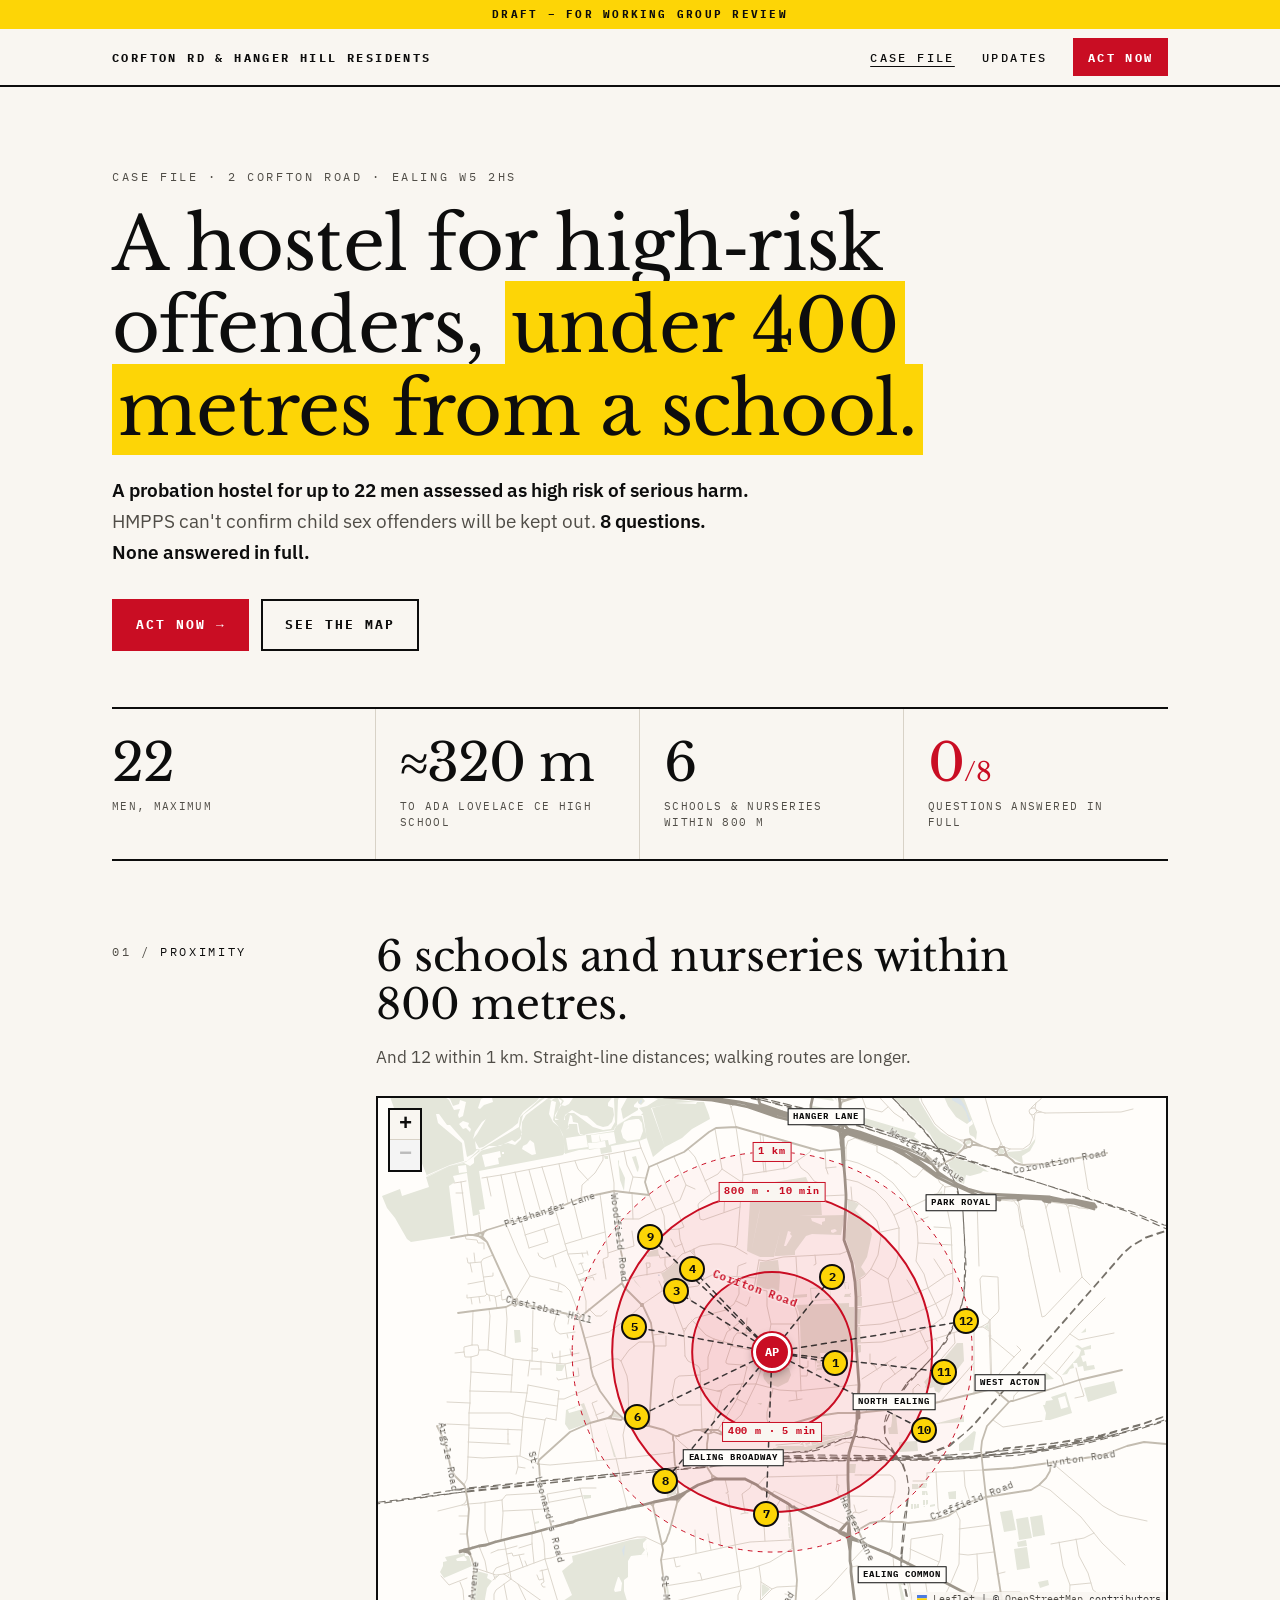
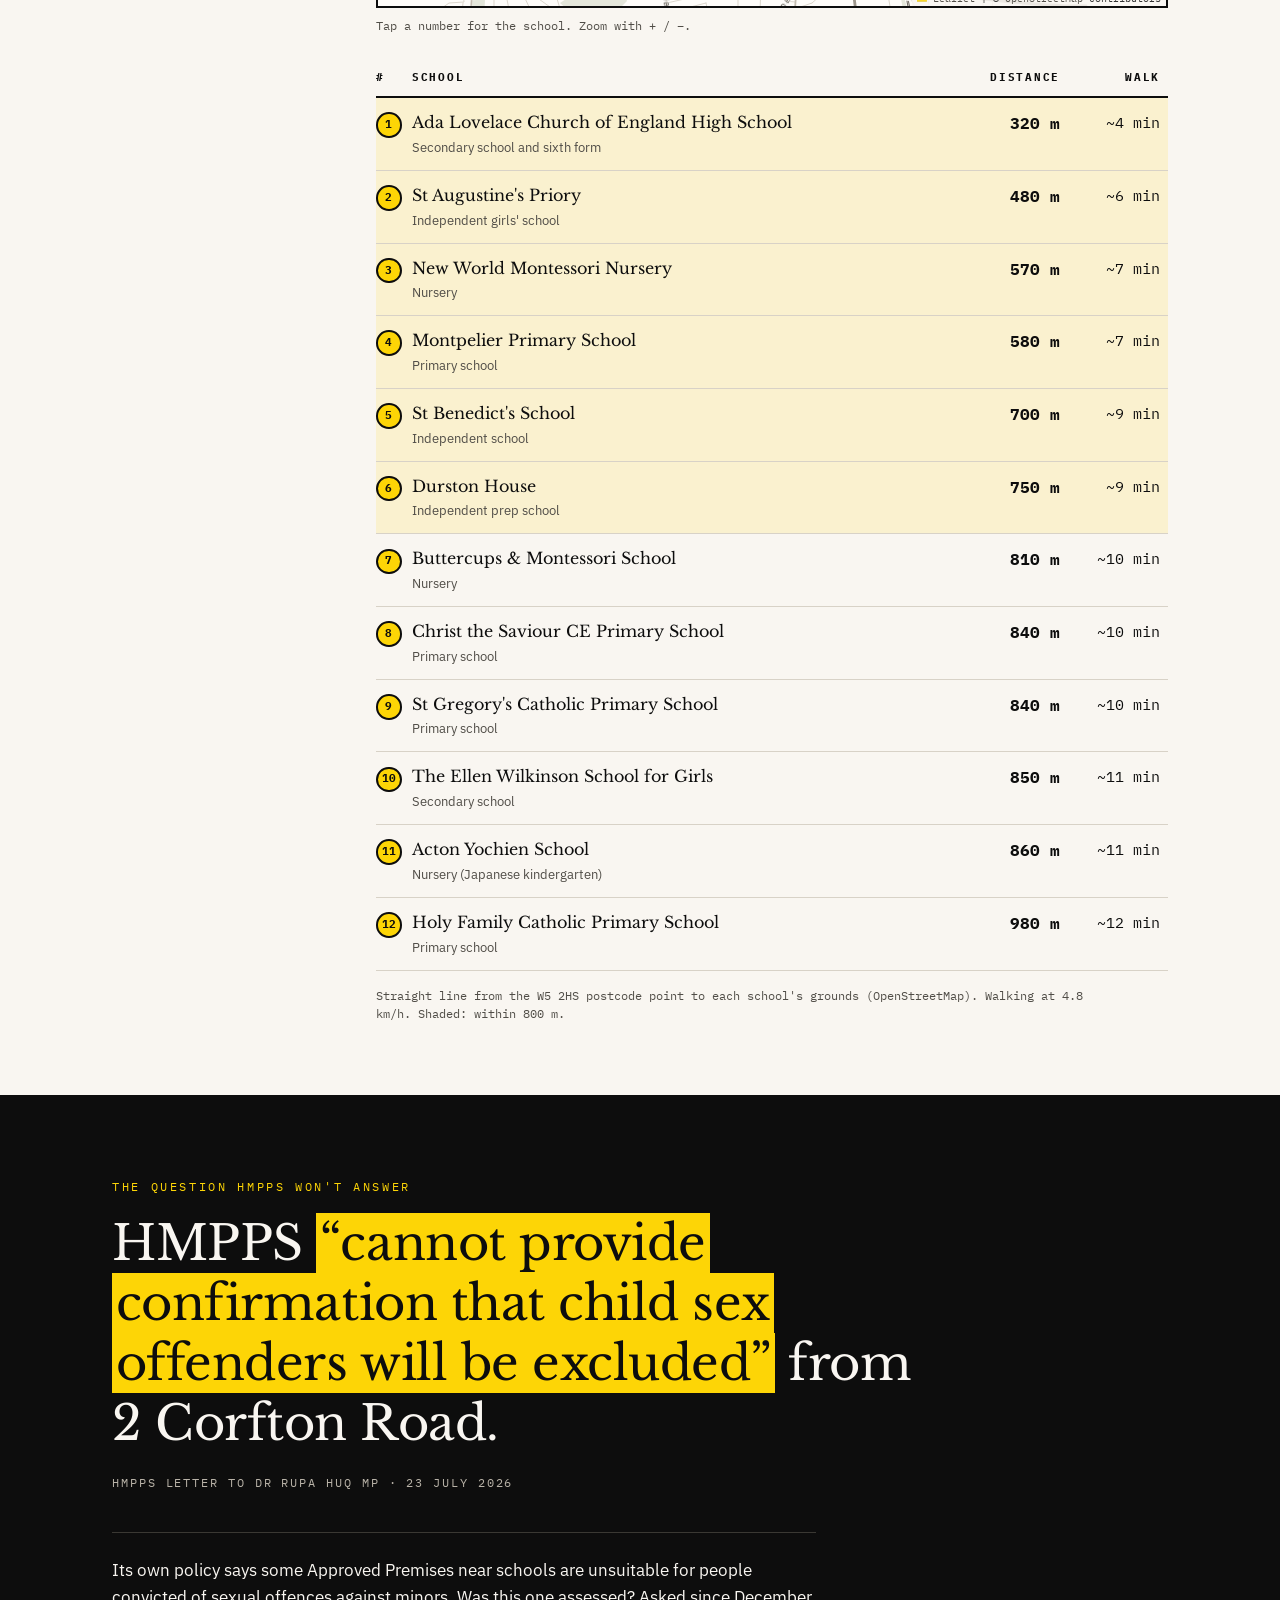
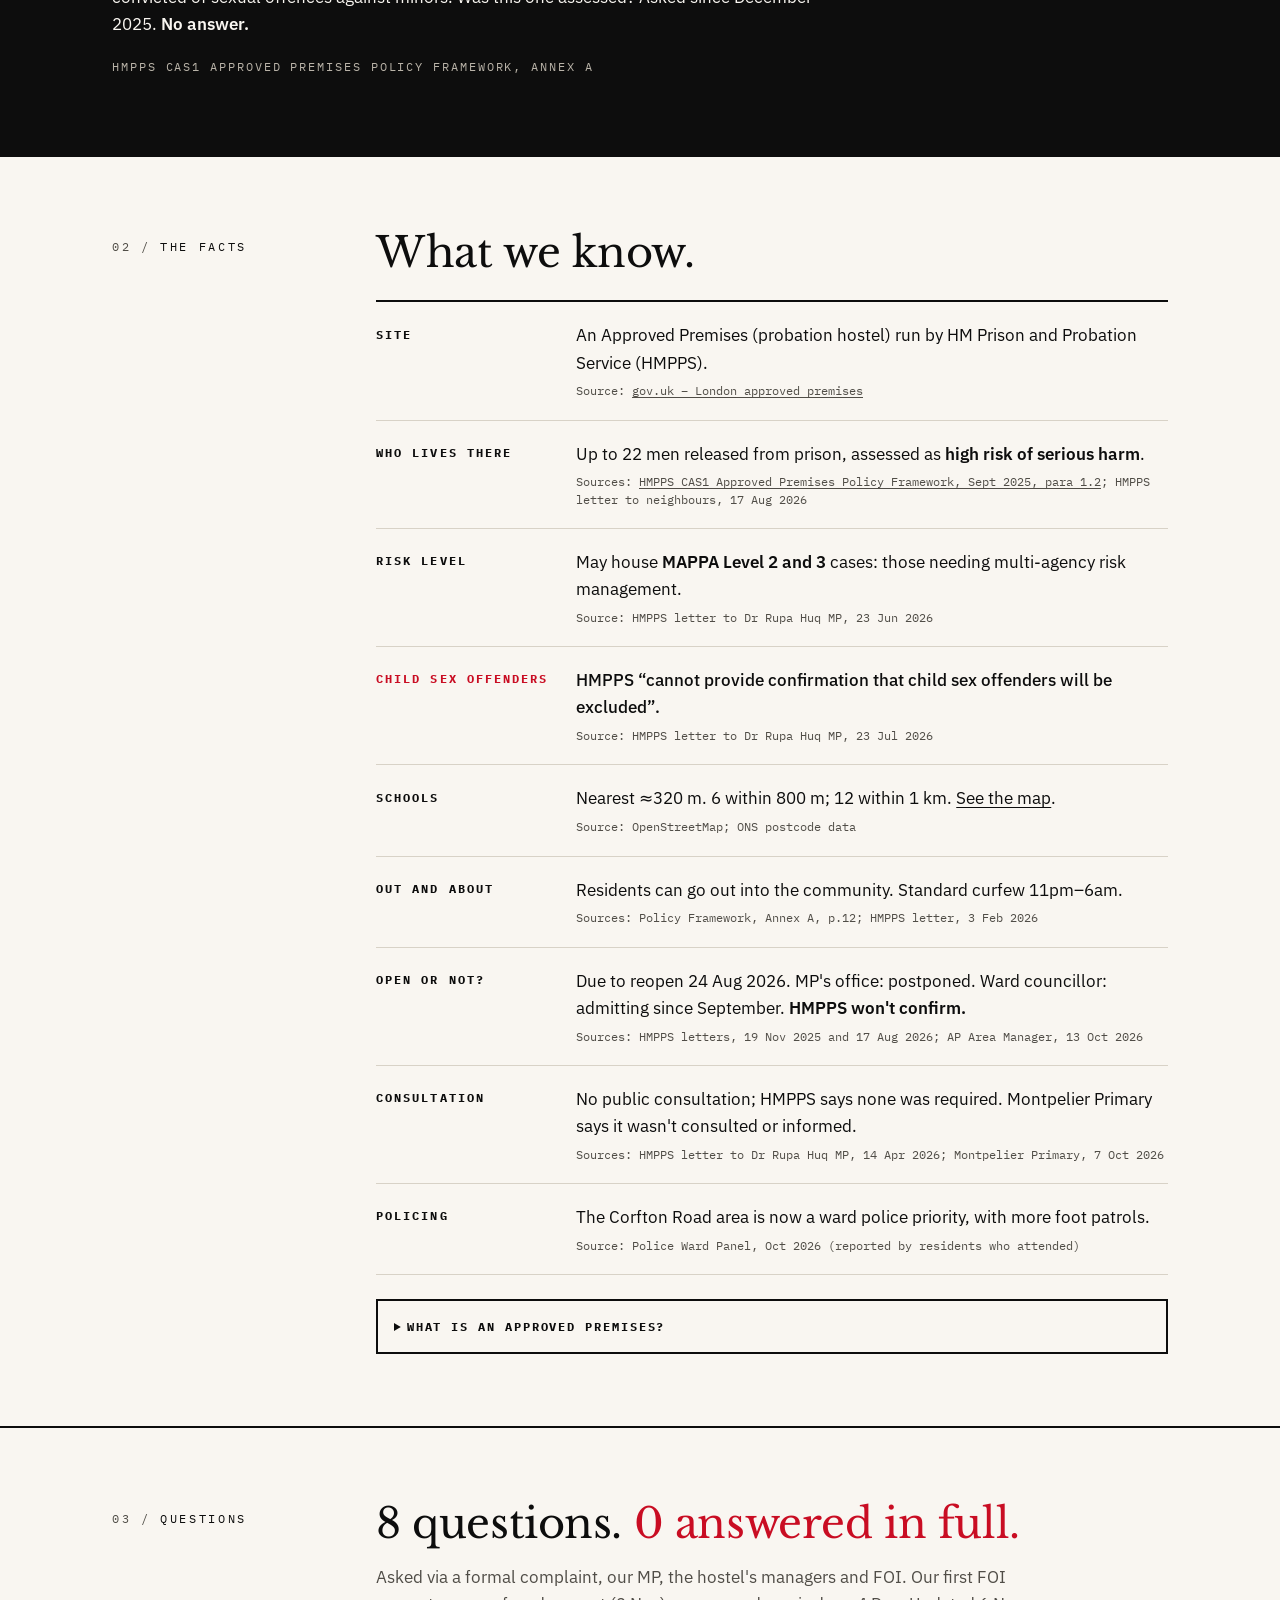
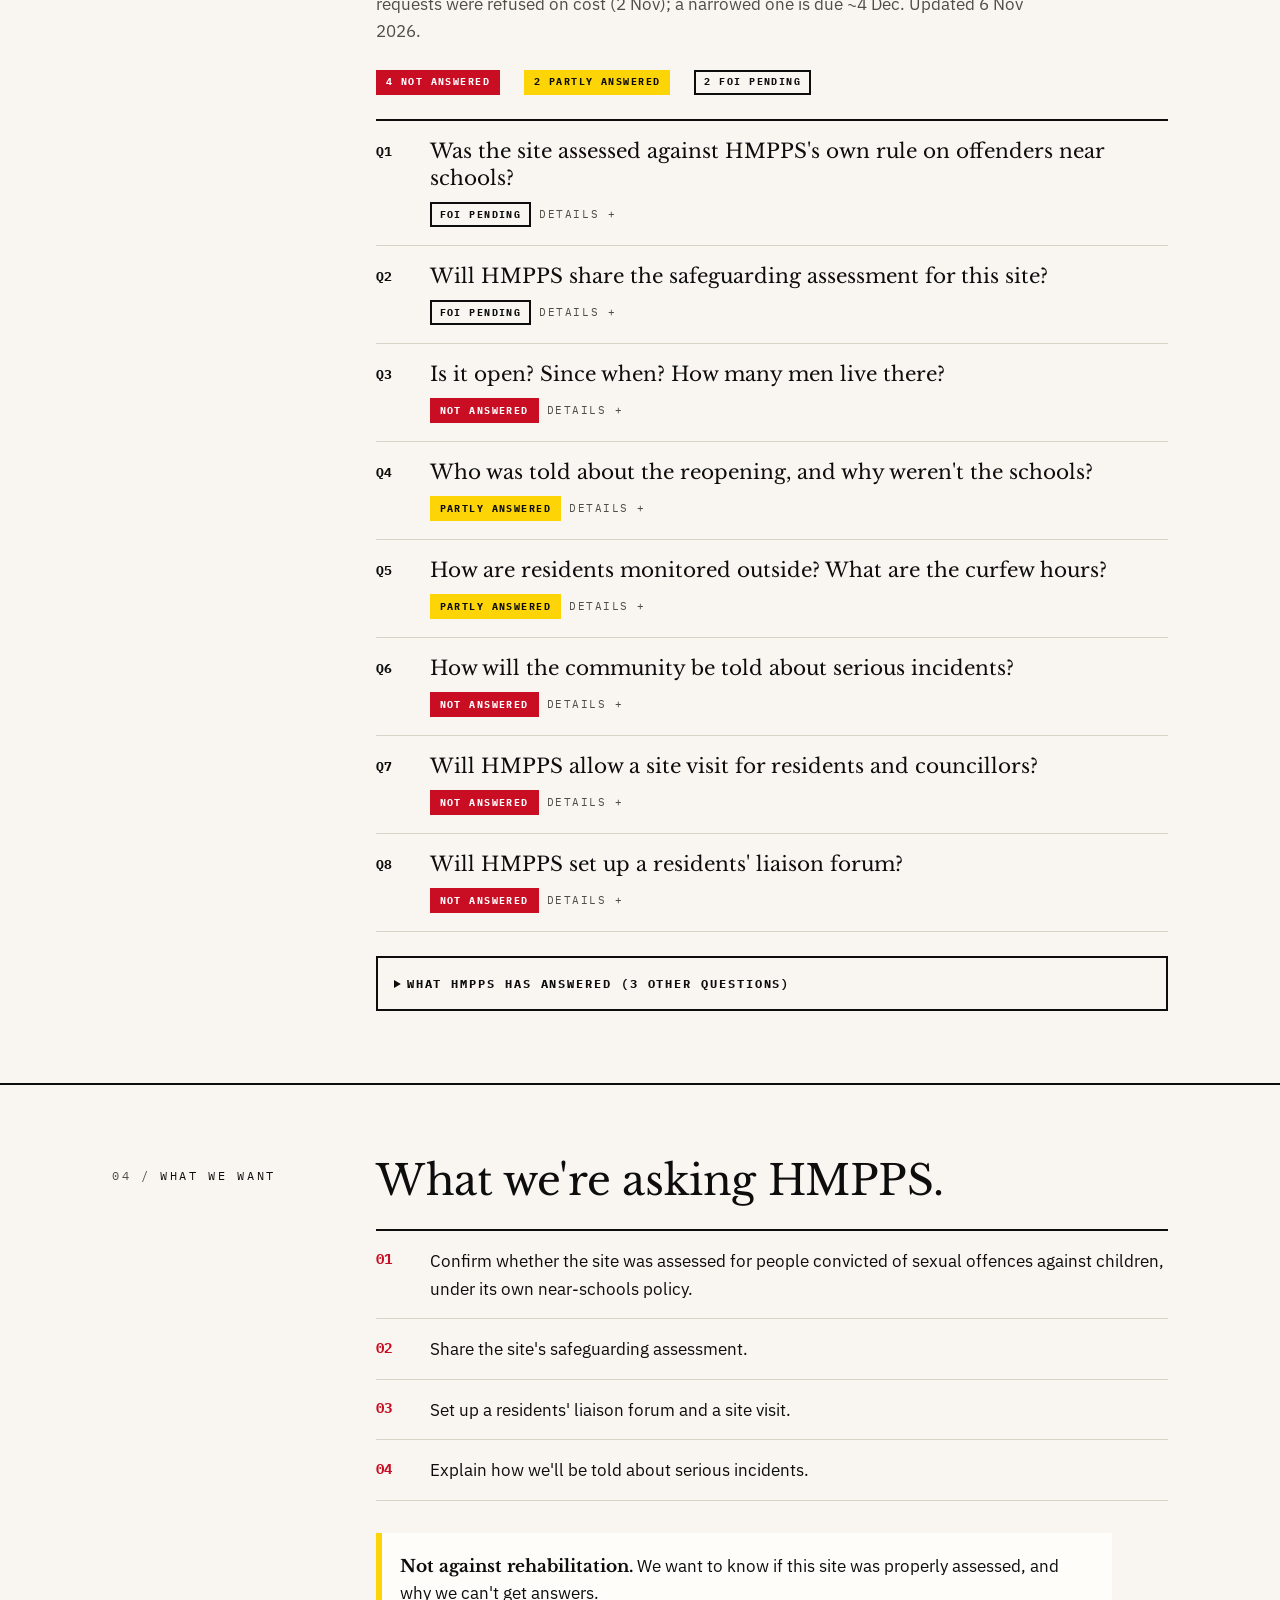
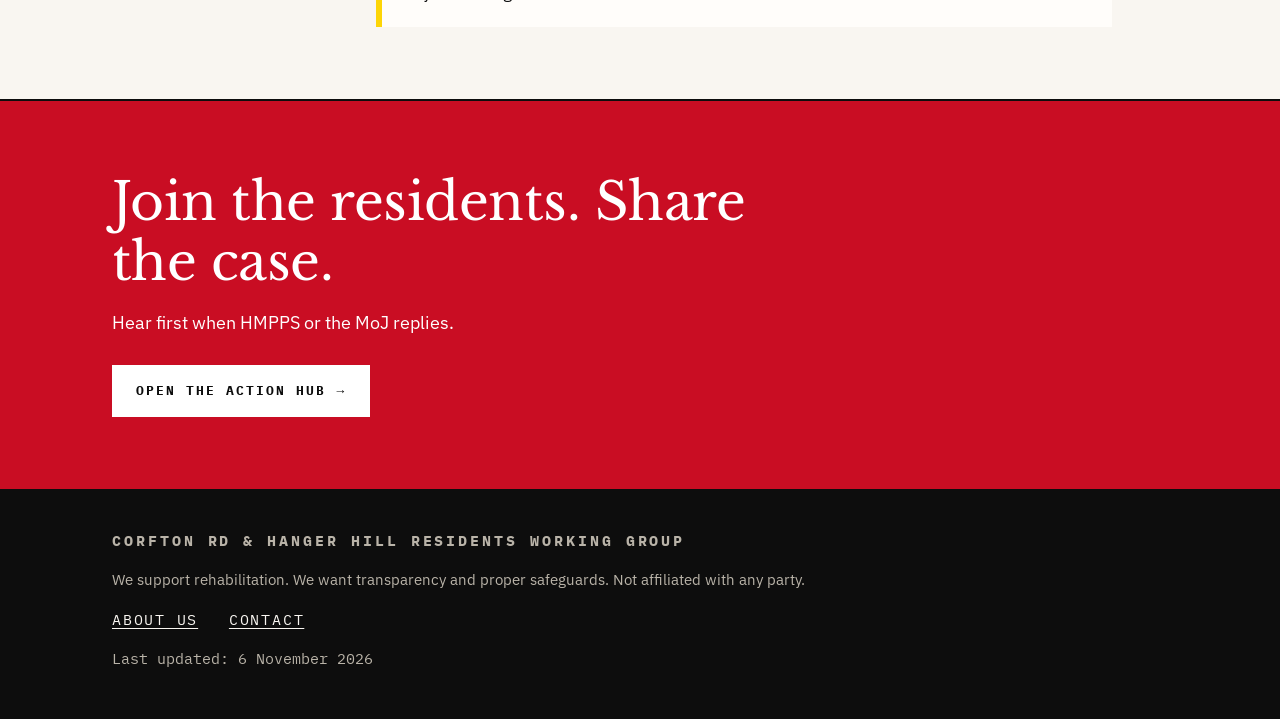
==== index.html @ 0e6c77af "Act now: WhatsApp group and sharing only; record FOI refusal; contact via WhatsApp - Remove MP, coun" ====
<!doctype html>
<html lang="en-GB">
<head>
  <meta charset="utf-8">
  <meta name="viewport" content="width=device-width, initial-scale=1">
  <meta name="color-scheme" content="light dark">
  <title>Case file: 2 Corfton Road – Hanger Hill Residents</title>
  <meta name="description" content="2 Corfton Road, Ealing W5, is a probation hostel for up to 22 men assessed as high risk of serious harm, under 400 metres from a school. HMPPS cannot confirm child sex offenders will be excluded.">
  <!-- The WhatsApp/social preview uses og:title. Keep it in step with the headline. -->
  <meta property="og:title" content="A hostel for high-risk offenders, under 400 metres from a school">
  <meta property="og:description" content="HMPPS cannot confirm child sex offenders will be excluded from 2 Corfton Road, Ealing W5. Residents have asked 8 questions. None has been answered in full.">
  <meta property="og:type" content="website">
  <meta property="og:url" content="https://2corftonroad.co.uk/">
  <link rel="stylesheet" href="vendor/leaflet/leaflet.css">
  <link rel="stylesheet" href="styles.css">
</head>
<body>
  <a class="skip" href="#main">Skip to content</a>

  <!-- DRAFT: remove once the working group has signed off the text. -->
  <p class="draft-banner">Draft – for working group review</p>

  <header class="site-header">
    <div class="wrap header-inner">
      <a class="brand" href="index.html"><span class="brand-long">Corfton Rd &amp; Hanger Hill Residents</span><span class="brand-short">Corfton Rd<br>Residents</span></a>
      <nav class="site-nav" aria-label="Site">
        <a href="index.html" aria-current="page">Case file</a>
        <a href="updates.html">Updates</a>
        <a class="nav-act" href="act.html">Act now</a>
      </nav>
    </div>
  </header>

  <main id="main">

    <!-- HERO -->
    <section class="hero">
      <div class="wrap">
        <p class="eyebrow">Case file · 2 Corfton Road · Ealing W5 2HS</p>
        <h1>A hostel for high&#8209;risk offenders, <mark>under 400 metres from a school.</mark></h1>
        <p class="lead"><strong>A probation hostel for up to 22 men assessed as high risk of serious harm.</strong> HMPPS can't confirm child sex offenders will be kept out. <strong><span data-count="total">8</span> questions. None answered in full.</strong></p>
        <div class="btn-row">
          <a class="btn btn-red" href="act.html">Act now →</a>
          <a class="btn" href="#map-section">See the map</a>
        </div>
      </div>
    </section>

    <!-- STATS -->
    <section aria-label="Key figures">
      <div class="wrap">
        <div class="stats">
          <div class="stat"><span class="stat-num">22</span><span class="stat-label">Men, maximum</span></div>
          <div class="stat"><span class="stat-num" data-stat="nearest-m">≈320 m</span><span class="stat-label">To Ada Lovelace CE High School</span></div>
          <div class="stat"><span class="stat-num" data-stat="within-800">6</span><span class="stat-label">Schools &amp; nurseries within 800 m</span></div>
          <div class="stat stat-alert"><span class="stat-num"><span data-count="answered">0</span><small>/<span data-count="total">8</span></small></span><span class="stat-label">Questions answered in full</span></div>
        </div>
      </div>
    </section>

    <!-- 01 PROXIMITY -->
    <section class="section" id="map-section" aria-labelledby="map-h">
      <div class="wrap section-grid">
        <p class="section-label"><span>01 /</span> Proximity</p>
        <div class="section-body">
          <h2 id="map-h"><span data-stat="within-800">6</span> schools and nurseries within 800 metres.</h2>
          <p class="intro">And <span data-stat="within-1000">12</span> within 1 km. Straight-line distances; walking routes are longer.</p>
          <div>
            <div class="map-frame">
              <div id="map" role="region" aria-label="Map of 2 Corfton Road and nearby schools"></div>
              <p class="map-fallback">Map loading… All schools are listed below.</p>
            </div>
            <p class="map-hint">Tap a number for the school. Zoom with + / −.</p>
          </div>
          <div class="table-scroll">
            <table class="schools">
              <thead>
                <tr><th scope="col">#</th><th scope="col">School</th><th scope="col" class="num">Distance</th><th scope="col" class="num">Walk</th></tr>
              </thead>
              <tbody id="school-rows">
                <noscript><tr><td colspan="4">Turn on JavaScript to see the list of schools.</td></tr></noscript>
              </tbody>
            </table>
          </div>
          <p class="method">Straight line from the W5 2HS postcode point to each school's grounds (OpenStreetMap). Walking at 4.8 km/h. Shaded: within 800 m.</p>
        </div>
      </div>
    </section>

    <!-- KEY QUOTE -->
    <section class="band quote-band" aria-labelledby="key-q">
      <div class="wrap">
        <p class="eyebrow" id="key-q">The question HMPPS won't answer</p>
        <blockquote>
          <p class="big-quote" style="margin-top:1rem">HMPPS <mark>“cannot provide confirmation that child sex offenders will be excluded”</mark> from 2 Corfton Road.</p>
          <p class="cite">HMPPS letter to Dr Rupa Huq MP · 23 July 2026</p>
        </blockquote>
        <p class="counter">Its own policy says some Approved Premises near schools are unsuitable for people convicted of sexual offences against minors. Was this one assessed? Asked since December 2025. <strong>No answer.</strong></p>
        <p class="cite">HMPPS CAS1 Approved Premises Policy Framework, Annex A</p>
      </div>
    </section>

    <!-- 02 FACTS -->
    <section class="section" id="facts" aria-labelledby="facts-h">
      <div class="wrap section-grid">
        <p class="section-label"><span>02 /</span> The facts</p>
        <div class="section-body">
          <h2 id="facts-h">What we know.</h2>
          <dl class="facts">
            <div class="fact">
              <dt>Site</dt>
              <dd>An Approved Premises (probation hostel) run by HM Prison and Probation Service (HMPPS).
                <span class="src">Source: <a href="https://www.gov.uk/guidance/london-approved-premises">gov.uk – London approved premises</a></span></dd>
            </div>
            <div class="fact">
              <dt>Who lives there</dt>
              <dd>Up to 22 men released from prison, assessed as <strong>high risk of serious harm</strong>.
                <span class="src">Sources: <a href="https://www.gov.uk/government/publications/community-accommodation-service-tier-1-cas1-approved-premises">HMPPS CAS1 Approved Premises Policy Framework, Sept 2025, para 1.2</a>; HMPPS letter to neighbours, 17 Aug 2026</span></dd>
            </div>
            <div class="fact">
              <dt>Risk level</dt>
              <dd>May house <strong>MAPPA Level 2 and 3</strong> cases: those needing multi-agency risk management.
                <span class="src">Source: HMPPS letter to Dr Rupa Huq MP, 23 Jun 2026</span></dd>
            </div>
            <div class="fact fact-key">
              <dt>Child sex offenders</dt>
              <dd>HMPPS “cannot provide confirmation that child sex offenders will be excluded”.
                <span class="src">Source: HMPPS letter to Dr Rupa Huq MP, 23 Jul 2026</span></dd>
            </div>
            <div class="fact">
              <dt>Schools</dt>
              <dd>Nearest <span data-stat="nearest-m">≈320 m</span>. <span data-stat="within-800">6</span> within 800 m; <span data-stat="within-1000">12</span> within 1 km. <a href="#map-section">See the map</a>.
                <span class="src">Source: OpenStreetMap; ONS postcode data</span></dd>
            </div>
            <div class="fact">
              <dt>Out and about</dt>
              <dd>Residents can go out into the community. Standard curfew 11pm–6am.
                <span class="src">Sources: Policy Framework, Annex A, p.12; HMPPS letter, 3 Feb 2026</span></dd>
            </div>
            <div class="fact">
              <dt>Open or not?</dt>
              <dd>Due to reopen 24 Aug 2026. MP's office: postponed. Ward councillor: admitting since September. <strong>HMPPS won't confirm.</strong>
                <span class="src">Sources: HMPPS letters, 19 Nov 2025 and 17 Aug 2026; AP Area Manager, 13 Oct 2026</span></dd>
            </div>
            <div class="fact">
              <dt>Consultation</dt>
              <dd>No public consultation; HMPPS says none was required. Montpelier Primary says it wasn't consulted or informed.
                <span class="src">Sources: HMPPS letter to Dr Rupa Huq MP, 14 Apr 2026; Montpelier Primary, 7 Oct 2026</span></dd>
            </div>
            <div class="fact">
              <dt>Policing</dt>
              <dd>The Corfton Road area is now a ward police priority, with more foot patrols.
                <span class="src">Source: Police Ward Panel, Oct 2026 (reported by residents who attended)</span></dd>
            </div>
          </dl>
          <details class="answered-list">
            <summary>What is an Approved Premises?</summary>
            <div class="prose" style="padding:0 1rem 1rem">
              <p>Temporary housing for people leaving prison who need close supervision. Over 100 in England and Wales. Rules include a curfew, 24-hour staff, CCTV, drug tests and room searches; breaking them can mean a return to prison.</p>
              <p>Our concern isn't that they exist. It's whether <strong>this site</strong>, this close to schools, was properly assessed.</p>
            </div>
          </details>
        </div>
      </div>
    </section>

    <!-- 03 QUESTIONS -->
    <section class="section" id="questions" aria-labelledby="q-h">
      <div class="wrap section-grid">
        <p class="section-label"><span>03 /</span> Questions</p>
        <div class="section-body">
          <h2 id="q-h"><span data-count="total">8</span> questions. <span style="color:var(--alarm)"><span data-count="answered">0</span> answered in full.</span></h2>
          <p class="intro">Asked via a formal complaint, our MP, the hostel's managers and FOI. Our first FOI requests were refused on cost (2 Nov); a narrowed one is due ~4 Dec. Updated <time datetime="2026-11-06">6 Nov 2026</time>.</p>
          <p class="q-score" aria-label="Summary">
            <span class="badge unanswered"><span data-status-count="unanswered">4</span> not answered</span>
            <span class="badge partly"><span data-status-count="partly">2</span> partly answered</span>
            <span class="badge referred"><span data-status-count="referred">2</span> FOI pending</span>
          </p>

          <ol class="questions" id="question-list">
            <li class="q" data-status="referred">
              <details>
                <summary><span class="q-num">Q1</span><span class="q-title">Was the site assessed against HMPPS's own rule on offenders near schools?</span><span class="q-meta"><span class="badge referred">FOI pending</span><span class="q-more">Details</span></span></summary>
                <div class="q-body">
                  <p class="full">Has 2 Corfton Road been assessed against HMPPS's own rule that some APs near schools are unsuitable for people convicted of sexual offences against children? Was it reassessed after Ada Lovelace CE High School moved to its nearby permanent site in September 2020?</p>
                  <dl>
                    <dt>Asked</dt><dd>Formal complaint (Dec 2025); via MP (Jun 2026); to AP management (Oct 2026); FOI (Oct 2026)</dd>
                    <dt>Response so far</dt><dd>HMPPS quoted the policy (23 Jun 2026) but said it "cannot provide confirmation that child sex offenders will be excluded" (23 Jul 2026). AP management said this falls outside its operational role and referred us to HMPPS and Freedom of Information requests (13 Oct 2026). FOI refused on cost (2 Nov 2026); narrowed request sent 6 Nov.</dd>
                  </dl>
                </div>
              </details>
            </li>
            <li class="q" data-status="referred">
              <details>
                <summary><span class="q-num">Q2</span><span class="q-title">Will HMPPS share the safeguarding assessment for this site?</span><span class="q-meta"><span class="badge referred">FOI pending</span><span class="q-more">Details</span></span></summary>
                <div class="q-body">
                  <p class="full">Please share the site-specific safeguarding / "local factors" assessment.</p>
                  <dl>
                    <dt>Asked</dt><dd>Complaint (Dec 2025); AP management (Oct 2026); FOI (Oct 2026)</dd>
                    <dt>Response so far</dt><dd>General policy only. AP management said this falls outside its operational role and referred us to HMPPS and Freedom of Information requests. FOI refused on cost (2 Nov 2026); narrowed request sent 6 Nov.</dd>
                  </dl>
                </div>
              </details>
            </li>
            <li class="q" data-status="unanswered">
              <details>
                <summary><span class="q-num">Q3</span><span class="q-title">Is it open? Since when? How many men live there?</span><span class="q-meta"><span class="badge unanswered">Not answered</span><span class="q-more">Details</span></span></summary>
                <div class="q-body">
                  <p class="full">Is the AP open, since when, and how many residents?</p>
                  <dl>
                    <dt>Asked</dt><dd>AP management (Oct 2026); FOI (Oct 2026)</dd>
                    <dt>Response so far</dt><dd>Conflicting information: "unoccupied" (Feb 2026), opening 24 Aug (Aug 2026), "postponed" (MP's office, 1 Oct), "admitting since September" (councillor, 7 Oct). AP management declined to give occupancy or dates. FOI refused on cost (2 Nov 2026).</dd>
                  </dl>
                </div>
              </details>
            </li>
            <li class="q" data-status="partly">
              <details>
                <summary><span class="q-num">Q4</span><span class="q-title">Who was told about the reopening, and why weren't the schools?</span><span class="q-meta"><span class="badge partly">Partly answered</span><span class="q-more">Details</span></span></summary>
                <div class="q-body">
                  <p class="full">Who was notified about the reopening, and when? Why weren't local schools informed? Was a community impact assessment done?</p>
                  <dl>
                    <dt>Asked</dt><dd>AP management (Oct 2026); FOI (Oct 2026)</dd>
                    <dt>Response so far</dt><dd>HMPPS says letters went to "neighbours", the MP, councillors and the Police Borough Commander. Schools not mentioned; Montpelier Primary confirmed in writing it was not consulted or informed.</dd>
                  </dl>
                </div>
              </details>
            </li>
            <li class="q" data-status="partly">
              <details>
                <summary><span class="q-num">Q5</span><span class="q-title">How are residents monitored outside? What are the curfew hours?</span><span class="q-meta"><span class="badge partly">Partly answered</span><span class="q-more">Details</span></span></summary>
                <div class="q-body">
                  <p class="full">How are residents' movements monitored outside the AP? Are exclusion zones around schools considered? What are the curfew hours (HMPPS has said both "11pm–6am" and "usually 12 hours")?</p>
                  <dl>
                    <dt>Asked</dt><dd>Complaint (Dec 2025); AP management (Oct 2026)</dd>
                    <dt>Response so far</dt><dd>General answer only: curfews, exclusion zones and electronic monitoring in some cases, with no detail. Curfew contradiction not clarified.</dd>
                  </dl>
                </div>
              </details>
            </li>
            <li class="q" data-status="unanswered">
              <details>
                <summary><span class="q-num">Q6</span><span class="q-title">How will the community be told about serious incidents?</span><span class="q-meta"><span class="badge unanswered">Not answered</span><span class="q-more">Details</span></span></summary>
                <div class="q-body">
                  <p class="full">How will the community be told about serious incidents or licence breaches? Were there incidents when the AP was last open?</p>
                  <dl>
                    <dt>Asked</dt><dd>Complaint (Dec 2025); AP management (Oct 2026); FOI (Oct 2026)</dd>
                    <dt>Response so far</dt><dd>No community notification protocol given. FOI on past incidents refused on cost (2 Nov 2026).</dd>
                  </dl>
                </div>
              </details>
            </li>
            <li class="q" data-status="unanswered">
              <details>
                <summary><span class="q-num">Q7</span><span class="q-title">Will HMPPS allow a site visit for residents and councillors?</span><span class="q-meta"><span class="badge unanswered">Not answered</span><span class="q-more">Details</span></span></summary>
                <div class="q-body">
                  <p class="full">Will HMPPS arrange a site visit for resident representatives and councillors?</p>
                  <dl>
                    <dt>Asked</dt><dd>Via MP (2026); AP management (Oct 2026)</dd>
                    <dt>Response so far</dt><dd>HMPPS offered the MP a visit once the premises are back in operation; residents' request not addressed.</dd>
                  </dl>
                </div>
              </details>
            </li>
            <li class="q" data-status="unanswered">
              <details>
                <summary><span class="q-num">Q8</span><span class="q-title">Will HMPPS set up a residents' liaison forum?</span><span class="q-meta"><span class="badge unanswered">Not answered</span><span class="q-more">Details</span></span></summary>
                <div class="q-body">
                  <p class="full">Will HMPPS set up a residents' liaison forum?</p>
                  <dl>
                    <dt>Asked</dt><dd>Complaint (Dec 2025); via MP (Jun 2026); AP management (Oct 2026)</dd>
                    <dt>Response so far</dt><dd>"Once the premises are fully operational" (Jun/Jul 2026); not addressed (Oct 2026).</dd>
                  </dl>
                </div>
              </details>
            </li>
          </ol>

          <details class="answered-list">
            <summary>What HMPPS has answered (3 other questions)</summary>
            <ul>
              <li><strong>Consultation:</strong> not legally required, as the site keeps its existing use (14 Apr 2026).</li>
              <li><strong>Staffing:</strong> at least 2 staff 24/7, more on weekdays (3 Feb 2026).</li>
              <li><strong>Risk level:</strong> may house MAPPA Level 2 and 3 cases (23 Jun 2026).</li>
            </ul>
          </details>
        </div>
      </div>
    </section>

    <!-- 04 ASKS -->
    <section class="section" id="asks" aria-labelledby="asks-h">
      <div class="wrap section-grid">
        <p class="section-label"><span>04 /</span> What we want</p>
        <div class="section-body">
          <h2 id="asks-h">What we're asking HMPPS.</h2>
          <ol class="asks">
            <li>Confirm whether the site was assessed for people convicted of sexual offences against children, under its own near-schools policy.</li>
            <li>Share the site's safeguarding assessment.</li>
            <li>Set up a residents' liaison forum and a site visit.</li>
            <li>Explain how we'll be told about serious incidents.</li>
          </ol>
          <p class="principle"><strong>Not against rehabilitation.</strong> We want to know if this site was properly assessed, and why we can't get answers.</p>
        </div>
      </div>
    </section>

    <!-- CTA -->
    <section class="cta-band" aria-labelledby="cta-h">
      <div class="wrap">
        <h2 id="cta-h">Join the residents. Share the case.</h2>
        <p>Hear first when HMPPS or the MoJ replies.</p>
        <a class="btn" href="act.html">Open the action hub →</a>
      </div>
    </section>

  </main>

  <footer class="site-footer">
    <div class="wrap footer-inner">
      <p class="footer-brand">Corfton Rd &amp; Hanger Hill Residents Working Group</p>
      <p>We support rehabilitation. We want transparency and proper safeguards. Not affiliated with any party.</p>
      <p class="footer-links"><a href="about.html">About us</a> <a href="about.html#contact">Contact</a></p>
      <p class="footer-meta">Last updated: <time datetime="2026-11-06">6 November 2026</time></p>
    </div>
  </footer>

  <script>
    // Keep the question counts in step with the tracker's data-status values.
    (function () {
      var qs = document.querySelectorAll('#question-list .q');
      var counts = { answered: 0, partly: 0, unanswered: 0, referred: 0 };
      qs.forEach(function (q) { counts[q.dataset.status]++; });
      document.querySelectorAll('[data-count="total"]').forEach(function (el) { el.textContent = qs.length; });
      document.querySelectorAll('[data-count="answered"]').forEach(function (el) { el.textContent = counts.answered; });
      Object.keys(counts).forEach(function (k) {
        document.querySelectorAll('[data-status-count="' + k + '"]').forEach(function (el) { el.textContent = counts[k]; });
      });
    })();
  </script>
  <script src="vendor/leaflet/leaflet.js"></script>
  <script src="basemap.js"></script>
  <script src="map.js"></script>
</body>
</html>
---- vendor/leaflet/leaflet.css ----
/* required styles */

.leaflet-pane,
.leaflet-tile,
.leaflet-marker-icon,
.leaflet-marker-shadow,
.leaflet-tile-container,
.leaflet-pane > svg,
.leaflet-pane > canvas,
.leaflet-zoom-box,
.leaflet-image-layer,
.leaflet-layer {
	position: absolute;
	left: 0;
	top: 0;
	}
.leaflet-container {
	overflow: hidden;
	}
.leaflet-tile,
.leaflet-marker-icon,
.leaflet-marker-shadow {
	-webkit-user-select: none;
	   -moz-user-select: none;
	        user-select: none;
	  -webkit-user-drag: none;
	}
/* Prevents IE11 from highlighting tiles in blue */
.leaflet-tile::selection {
	background: transparent;
}
/* Safari renders non-retina tile on retina better with this, but Chrome is worse */
.leaflet-safari .leaflet-tile {
	image-rendering: -webkit-optimize-contrast;
	}
/* hack that prevents hw layers "stretching" when loading new tiles */
.leaflet-safari .leaflet-tile-container {
	width: 1600px;
	height: 1600px;
	-webkit-transform-origin: 0 0;
	}
.leaflet-marker-icon,
.leaflet-marker-shadow {
	display: block;
	}
/* .leaflet-container svg: reset svg max-width decleration shipped in Joomla! (joomla.org) 3.x */
/* .leaflet-container img: map is broken in FF if you have max-width: 100% on tiles */
.leaflet-container .leaflet-overlay-pane svg {
	max-width: none !important;
	max-height: none !important;
	}
.leaflet-container .leaflet-marker-pane img,
.leaflet-container .leaflet-shadow-pane img,
.leaflet-container .leaflet-tile-pane img,
.leaflet-container img.leaflet-image-layer,
.leaflet-container .leaflet-tile {
	max-width: none !important;
	max-height: none !important;
	width: auto;
	padding: 0;
	}

.leaflet-container img.leaflet-tile {
	/* See: https://bugs.chromium.org/p/chromium/issues/detail?id=600120 */
	mix-blend-mode: plus-lighter;
}

.leaflet-container.leaflet-touch-zoom {
	-ms-touch-action: pan-x pan-y;
	touch-action: pan-x pan-y;
	}
.leaflet-container.leaflet-touch-drag {
	-ms-touch-action: pinch-zoom;
	/* Fallback for FF which doesn't support pinch-zoom */
	touch-action: none;
	touch-action: pinch-zoom;
}
.leaflet-container.leaflet-touch-drag.leaflet-touch-zoom {
	-ms-touch-action: none;
	touch-action: none;
}
.leaflet-container {
	-webkit-tap-highlight-color: transparent;
}
.leaflet-container a {
	-webkit-tap-highlight-color: rgba(51, 181, 229, 0.4);
}
.leaflet-tile {
	filter: inherit;
	visibility: hidden;
	}
.leaflet-tile-loaded {
	visibility: inherit;
	}
.leaflet-zoom-box {
	width: 0;
	height: 0;
	-moz-box-sizing: border-box;
	     box-sizing: border-box;
	z-index: 800;
	}
/* workaround for https://bugzilla.mozilla.org/show_bug.cgi?id=888319 */
.leaflet-overlay-pane svg {
	-moz-user-select: none;
	}

.leaflet-pane         { z-index: 400; }

.leaflet-tile-pane    { z-index: 200; }
.leaflet-overlay-pane { z-index: 400; }
.leaflet-shadow-pane  { z-index: 500; }
.leaflet-marker-pane  { z-index: 600; }
.leaflet-tooltip-pane   { z-index: 650; }
.leaflet-popup-pane   { z-index: 700; }

.leaflet-map-pane canvas { z-index: 100; }
.leaflet-map-pane svg    { z-index: 200; }

.leaflet-vml-shape {
	width: 1px;
	height: 1px;
	}
.lvml {
	behavior: url(#default#VML);
	display: inline-block;
	position: absolute;
	}


/* control positioning */

.leaflet-control {
	position: relative;
	z-index: 800;
	pointer-events: visiblePainted; /* IE 9-10 doesn't have auto */
	pointer-events: auto;
	}
.leaflet-top,
.leaflet-bottom {
	position: absolute;
	z-index: 1000;
	pointer-events: none;
	}
.leaflet-top {
	top: 0;
	}
.leaflet-right {
	right: 0;
	}
.leaflet-bottom {
	bottom: 0;
	}
.leaflet-left {
	left: 0;
	}
.leaflet-control {
	float: left;
	clear: both;
	}
.leaflet-right .leaflet-control {
	float: right;
	}
.leaflet-top .leaflet-control {
	margin-top: 10px;
	}
.leaflet-bottom .leaflet-control {
	margin-bottom: 10px;
	}
.leaflet-left .leaflet-control {
	margin-left: 10px;
	}
.leaflet-right .leaflet-control {
	margin-right: 10px;
	}


/* zoom and fade animations */

.leaflet-fade-anim .leaflet-popup {
	opacity: 0;
	-webkit-transition: opacity 0.2s linear;
	   -moz-transition: opacity 0.2s linear;
	        transition: opacity 0.2s linear;
	}
.leaflet-fade-anim .leaflet-map-pane .leaflet-popup {
	opacity: 1;
	}
.leaflet-zoom-animated {
	-webkit-transform-origin: 0 0;
	    -ms-transform-origin: 0 0;
	        transform-origin: 0 0;
	}
svg.leaflet-zoom-animated {
	will-change: transform;
}

.leaflet-zoom-anim .leaflet-zoom-animated {
	-webkit-transition: -webkit-transform 0.25s cubic-bezier(0,0,0.25,1);
	   -moz-transition:    -moz-transform 0.25s cubic-bezier(0,0,0.25,1);
	        transition:         transform 0.25s cubic-bezier(0,0,0.25,1);
	}
.leaflet-zoom-anim .leaflet-tile,
.leaflet-pan-anim .leaflet-tile {
	-webkit-transition: none;
	   -moz-transition: none;
	        transition: none;
	}

.leaflet-zoom-anim .leaflet-zoom-hide {
	visibility: hidden;
	}


/* cursors */

.leaflet-interactive {
	cursor: pointer;
	}
.leaflet-grab {
	cursor: -webkit-grab;
	cursor:    -moz-grab;
	cursor:         grab;
	}
.leaflet-crosshair,
.leaflet-crosshair .leaflet-interactive {
	cursor: crosshair;
	}
.leaflet-popup-pane,
.leaflet-control {
	cursor: auto;
	}
.leaflet-dragging .leaflet-grab,
.leaflet-dragging .leaflet-grab .leaflet-interactive,
.leaflet-dragging .leaflet-marker-draggable {
	cursor: move;
	cursor: -webkit-grabbing;
	cursor:    -moz-grabbing;
	cursor:         grabbing;
	}

/* marker & overlays interactivity */
.leaflet-marker-icon,
.leaflet-marker-shadow,
.leaflet-image-layer,
.leaflet-pane > svg path,
.leaflet-tile-container {
	pointer-events: none;
	}

.leaflet-marker-icon.leaflet-interactive,
.leaflet-image-layer.leaflet-interactive,
.leaflet-pane > svg path.leaflet-interactive,
svg.leaflet-image-layer.leaflet-interactive path {
	pointer-events: visiblePainted; /* IE 9-10 doesn't have auto */
	pointer-events: auto;
	}

/* visual tweaks */

.leaflet-container {
	background: #ddd;
	outline-offset: 1px;
	}
.leaflet-container a {
	color: #0078A8;
	}
.leaflet-zoom-box {
	border: 2px dotted #38f;
	background: rgba(255,255,255,0.5);
	}


/* general typography */
.leaflet-container {
	font-family: "Helvetica Neue", Arial, Helvetica, sans-serif;
	font-size: 12px;
	font-size: 0.75rem;
	line-height: 1.5;
	}


/* general toolbar styles */

.leaflet-bar {
	box-shadow: 0 1px 5px rgba(0,0,0,0.65);
	border-radius: 4px;
	}
.leaflet-bar a {
	background-color: #fff;
	border-bottom: 1px solid #ccc;
	width: 26px;
	height: 26px;
	line-height: 26px;
	display: block;
	text-align: center;
	text-decoration: none;
	color: black;
	}
.leaflet-bar a,
.leaflet-control-layers-toggle {
	background-position: 50% 50%;
	background-repeat: no-repeat;
	display: block;
	}
.leaflet-bar a:hover,
.leaflet-bar a:focus {
	background-color: #f4f4f4;
	}
.leaflet-bar a:first-child {
	border-top-left-radius: 4px;
	border-top-right-radius: 4px;
	}
.leaflet-bar a:last-child {
	border-bottom-left-radius: 4px;
	border-bottom-right-radius: 4px;
	border-bottom: none;
	}
.leaflet-bar a.leaflet-disabled {
	cursor: default;
	background-color: #f4f4f4;
	color: #bbb;
	}

.leaflet-touch .leaflet-bar a {
	width: 30px;
	height: 30px;
	line-height: 30px;
	}
.leaflet-touch .leaflet-bar a:first-child {
	border-top-left-radius: 2px;
	border-top-right-radius: 2px;
	}
.leaflet-touch .leaflet-bar a:last-child {
	border-bottom-left-radius: 2px;
	border-bottom-right-radius: 2px;
	}

/* zoom control */

.leaflet-control-zoom-in,
.leaflet-control-zoom-out {
	font: bold 18px 'Lucida Console', Monaco, monospace;
	text-indent: 1px;
	}

.leaflet-touch .leaflet-control-zoom-in, .leaflet-touch .leaflet-control-zoom-out  {
	font-size: 22px;
	}


/* layers control */

.leaflet-control-layers {
	box-shadow: 0 1px 5px rgba(0,0,0,0.4);
	background: #fff;
	border-radius: 5px;
	}
.leaflet-control-layers-toggle {
	background-image: url(images/layers.png);
	width: 36px;
	height: 36px;
	}
.leaflet-retina .leaflet-control-layers-toggle {
	background-image: url(images/layers-2x.png);
	background-size: 26px 26px;
	}
.leaflet-touch .leaflet-control-layers-toggle {
	width: 44px;
	height: 44px;
	}
.leaflet-control-layers .leaflet-control-layers-list,
.leaflet-control-layers-expanded .leaflet-control-layers-toggle {
	display: none;
	}
.leaflet-control-layers-expanded .leaflet-control-layers-list {
	display: block;
	position: relative;
	}
.leaflet-control-layers-expanded {
	padding: 6px 10px 6px 6px;
	color: #333;
	background: #fff;
	}
.leaflet-control-layers-scrollbar {
	overflow-y: scroll;
	overflow-x: hidden;
	padding-right: 5px;
	}
.leaflet-control-layers-selector {
	margin-top: 2px;
	position: relative;
	top: 1px;
	}
.leaflet-control-layers label {
	display: block;
	font-size: 13px;
	font-size: 1.08333em;
	}
.leaflet-control-layers-separator {
	height: 0;
	border-top: 1px solid #ddd;
	margin: 5px -10px 5px -6px;
	}

/* Default icon URLs */
.leaflet-default-icon-path { /* used only in path-guessing heuristic, see L.Icon.Default */
	background-image: url(images/marker-icon.png);
	}


/* attribution and scale controls */

.leaflet-container .leaflet-control-attribution {
	background: #fff;
	background: rgba(255, 255, 255, 0.8);
	margin: 0;
	}
.leaflet-control-attribution,
.leaflet-control-scale-line {
	padding: 0 5px;
	color: #333;
	line-height: 1.4;
	}
.leaflet-control-attribution a {
	text-decoration: none;
	}
.leaflet-control-attribution a:hover,
.leaflet-control-attribution a:focus {
	text-decoration: underline;
	}
.leaflet-attribution-flag {
	display: inline !important;
	vertical-align: baseline !important;
	width: 1em;
	height: 0.6669em;
	}
.leaflet-left .leaflet-control-scale {
	margin-left: 5px;
	}
.leaflet-bottom .leaflet-control-scale {
	margin-bottom: 5px;
	}
.leaflet-control-scale-line {
	border: 2px solid #777;
	border-top: none;
	line-height: 1.1;
	padding: 2px 5px 1px;
	white-space: nowrap;
	-moz-box-sizing: border-box;
	     box-sizing: border-box;
	background: rgba(255, 255, 255, 0.8);
	text-shadow: 1px 1px #fff;
	}
.leaflet-control-scale-line:not(:first-child) {
	border-top: 2px solid #777;
	border-bottom: none;
	margin-top: -2px;
	}
.leaflet-control-scale-line:not(:first-child):not(:last-child) {
	border-bottom: 2px solid #777;
	}

.leaflet-touch .leaflet-control-attribution,
.leaflet-touch .leaflet-control-layers,
.leaflet-touch .leaflet-bar {
	box-shadow: none;
	}
.leaflet-touch .leaflet-control-layers,
.leaflet-touch .leaflet-bar {
	border: 2px solid rgba(0,0,0,0.2);
	background-clip: padding-box;
	}


/* popup */

.leaflet-popup {
	position: absolute;
	text-align: center;
	margin-bottom: 20px;
	}
.leaflet-popup-content-wrapper {
	padding: 1px;
	text-align: left;
	border-radius: 12px;
	}
.leaflet-popup-content {
	margin: 13px 24px 13px 20px;
	line-height: 1.3;
	font-size: 13px;
	font-size: 1.08333em;
	min-height: 1px;
	}
.leaflet-popup-content p {
	margin: 17px 0;
	margin: 1.3em 0;
	}
.leaflet-popup-tip-container {
	width: 40px;
	height: 20px;
	position: absolute;
	left: 50%;
	margin-top: -1px;
	margin-left: -20px;
	overflow: hidden;
	pointer-events: none;
	}
.leaflet-popup-tip {
	width: 17px;
	height: 17px;
	padding: 1px;

	margin: -10px auto 0;
	pointer-events: auto;

	-webkit-transform: rotate(45deg);
	   -moz-transform: rotate(45deg);
	    -ms-transform: rotate(45deg);
	        transform: rotate(45deg);
	}
.leaflet-popup-content-wrapper,
.leaflet-popup-tip {
	background: white;
	color: #333;
	box-shadow: 0 3px 14px rgba(0,0,0,0.4);
	}
.leaflet-container a.leaflet-popup-close-button {
	position: absolute;
	top: 0;
	right: 0;
	border: none;
	text-align: center;
	width: 24px;
	height: 24px;
	font: 16px/24px Tahoma, Verdana, sans-serif;
	color: #757575;
	text-decoration: none;
	background: transparent;
	}
.leaflet-container a.leaflet-popup-close-button:hover,
.leaflet-container a.leaflet-popup-close-button:focus {
	color: #585858;
	}
.leaflet-popup-scrolled {
	overflow: auto;
	}

.leaflet-oldie .leaflet-popup-content-wrapper {
	-ms-zoom: 1;
	}
.leaflet-oldie .leaflet-popup-tip {
	width: 24px;
	margin: 0 auto;

	-ms-filter: "progid:DXImageTransform.Microsoft.Matrix(M11=0.70710678, M12=0.70710678, M21=-0.70710678, M22=0.70710678)";
	filter: progid:DXImageTransform.Microsoft.Matrix(M11=0.70710678, M12=0.70710678, M21=-0.70710678, M22=0.70710678);
	}

.leaflet-oldie .leaflet-control-zoom,
.leaflet-oldie .leaflet-control-layers,
.leaflet-oldie .leaflet-popup-content-wrapper,
.leaflet-oldie .leaflet-popup-tip {
	border: 1px solid #999;
	}


/* div icon */

.leaflet-div-icon {
	background: #fff;
	border: 1px solid #666;
	}


/* Tooltip */
/* Base styles for the element that has a tooltip */
.leaflet-tooltip {
	position: absolute;
	padding: 6px;
	background-color: #fff;
	border: 1px solid #fff;
	border-radius: 3px;
	color: #222;
	white-space: nowrap;
	-webkit-user-select: none;
	-moz-user-select: none;
	-ms-user-select: none;
	user-select: none;
	pointer-events: none;
	box-shadow: 0 1px 3px rgba(0,0,0,0.4);
	}
.leaflet-tooltip.leaflet-interactive {
	cursor: pointer;
	pointer-events: auto;
	}
.leaflet-tooltip-top:before,
.leaflet-tooltip-bottom:before,
.leaflet-tooltip-left:before,
.leaflet-tooltip-right:before {
	position: absolute;
	pointer-events: none;
	border: 6px solid transparent;
	background: transparent;
	content: "";
	}

/* Directions */

.leaflet-tooltip-bottom {
	margin-top: 6px;
}
.leaflet-tooltip-top {
	margin-top: -6px;
}
.leaflet-tooltip-bottom:before,
.leaflet-tooltip-top:before {
	left: 50%;
	margin-left: -6px;
	}
.leaflet-tooltip-top:before {
	bottom: 0;
	margin-bottom: -12px;
	border-top-color: #fff;
	}
.leaflet-tooltip-bottom:before {
	top: 0;
	margin-top: -12px;
	margin-left: -6px;
	border-bottom-color: #fff;
	}
.leaflet-tooltip-left {
	margin-left: -6px;
}
.leaflet-tooltip-right {
	margin-left: 6px;
}
.leaflet-tooltip-left:before,
.leaflet-tooltip-right:before {
	top: 50%;
	margin-top: -6px;
	}
.leaflet-tooltip-left:before {
	right: 0;
	margin-right: -12px;
	border-left-color: #fff;
	}
.leaflet-tooltip-right:before {
	left: 0;
	margin-left: -12px;
	border-right-color: #fff;
	}

/* Printing */

@media print {
	/* Prevent printers from removing background-images of controls. */
	.leaflet-control {
		-webkit-print-color-adjust: exact;
		print-color-adjust: exact;
		}
	}
---- styles.css ----
/* ---------- Fonts (self-hosted, SIL Open Font License) ---------- */
@font-face { font-family: "Libre Baskerville"; font-weight: 400; font-style: normal; font-display: swap; src: url("fonts/libre-baskerville-latin-400-normal.woff2") format("woff2"); }
@font-face { font-family: "Libre Baskerville"; font-weight: 400; font-style: italic; font-display: swap; src: url("fonts/libre-baskerville-latin-400-italic.woff2") format("woff2"); }
@font-face { font-family: "Libre Baskerville"; font-weight: 700; font-style: normal; font-display: swap; src: url("fonts/libre-baskerville-latin-700-normal.woff2") format("woff2"); }
@font-face { font-family: "IBM Plex Sans"; font-weight: 400; font-display: swap; src: url("fonts/ibm-plex-sans-latin-400-normal.woff2") format("woff2"); }
@font-face { font-family: "IBM Plex Sans"; font-weight: 500; font-display: swap; src: url("fonts/ibm-plex-sans-latin-500-normal.woff2") format("woff2"); }
@font-face { font-family: "IBM Plex Sans"; font-weight: 600; font-display: swap; src: url("fonts/ibm-plex-sans-latin-600-normal.woff2") format("woff2"); }
@font-face { font-family: "IBM Plex Mono"; font-weight: 400; font-display: swap; src: url("fonts/ibm-plex-mono-latin-400-normal.woff2") format("woff2"); }
@font-face { font-family: "IBM Plex Mono"; font-weight: 500; font-display: swap; src: url("fonts/ibm-plex-mono-latin-500-normal.woff2") format("woff2"); }
@font-face { font-family: "IBM Plex Mono"; font-weight: 700; font-display: swap; src: url("fonts/ibm-plex-mono-latin-700-normal.woff2") format("woff2"); }

/* ---------- Tokens ---------- */
:root {
  --serif: "Libre Baskerville", Georgia, "Times New Roman", serif;
  --sans: "IBM Plex Sans", system-ui, -apple-system, "Segoe UI", Roboto, sans-serif;
  --mono: "IBM Plex Mono", ui-monospace, "SFMono-Regular", Menlo, Consolas, monospace;

  --bg: #f9f6f1;          /* case-file paper */
  --card: #fffdfa;
  --ink: #0d0d0d;
  --muted: #504d47;
  --rule: #0d0d0d;        /* hard black rules */
  --hair: #d8d2c7;        /* soft dividers */
  --signal: #fdd506;      /* highlighter yellow */
  --alarm: #c90d23;       /* Act now red */
  --alarm-hover: #a50a1c;
  --band: #0d0d0d;        /* black bands: quote, act hero, footer */
  --band-text: #f9f6f1;
  --band-muted: #b9b3a8;
  --link: #0d0d0d;
  --pop: #0d0d0d;         /* big numbers: ink in light, yellow in dark */
  --pop-soft: #504d47;    /* small labels: grey in light, yellow in dark */

  --wrap: 72rem;
  --gutter: 1rem;

  /* We ship our own dark palette, so stop phone browsers auto-darkening the light one. */
  color-scheme: light dark;
}

@media (prefers-color-scheme: dark) {
  :root:not([data-theme="light"]) {
    --bg: #111110;
    --card: #1a1918;
    --ink: #f3efe7;
    --muted: #b5afa5;
    --rule: #f3efe7;
    --hair: #34322e;
    --alarm: #d4142c;
    --alarm-hover: #e8304a;
    --band: #000;
    --band-text: #f3efe7;
    --band-muted: #a8a297;
    --link: #f3efe7;
    --pop: #fdd506;
    --pop-soft: #fdd506;
  }
}
:root[data-theme="dark"] {
  --bg: #111110; --card: #1a1918; --ink: #f3efe7; --muted: #b5afa5; --rule: #f3efe7; --hair: #34322e;
  --alarm: #d4142c; --alarm-hover: #e8304a; --band: #000; --band-text: #f3efe7; --band-muted: #a8a297; --link: #f3efe7;
  --pop: #fdd506; --pop-soft: #fdd506;
}

@media (min-width: 40em) { :root { --gutter: 2rem; } }
@media (min-width: 64em) { :root { --gutter: 3rem; } }

/* ---------- Base ---------- */
*, *::before, *::after { box-sizing: border-box; }
html { -webkit-text-size-adjust: 100%; scroll-padding-top: 4.5rem; }
body {
  margin: 0;
  background: var(--bg);
  color: var(--ink);
  font-family: var(--sans);
  font-size: 1.0625rem;
  line-height: 1.6;
  -webkit-font-smoothing: antialiased;
  overflow-x: hidden;
}
img, svg { max-width: 100%; }
a { color: var(--link); text-decoration-thickness: 1px; text-underline-offset: .18em; }
a:hover { text-decoration-thickness: 2px; }
:focus-visible { outline: 3px solid var(--signal); outline-offset: 2px; box-shadow: 0 0 0 5px var(--ink); }
h1, h2, h3 { font-family: var(--serif); font-weight: 400; line-height: 1.15; margin: 0; letter-spacing: -.01em; }
p, ul, ol, dl { margin: 0; }
strong { font-weight: 600; }

.wrap { max-width: var(--wrap); margin: 0 auto; padding: 0 var(--gutter); }

.sr-only { position: absolute; width: 1px; height: 1px; padding: 0; margin: -1px; overflow: hidden; clip: rect(0 0 0 0); white-space: nowrap; border: 0; }
.skip { position: absolute; left: -999px; top: 0; z-index: 100; background: var(--signal); color: #0d0d0d; padding: .6rem 1rem; font-family: var(--mono); font-weight: 700; }
.skip:focus { left: .5rem; top: .5rem; }

.eyebrow, .label {
  font-family: var(--mono);
  font-size: .75rem;
  font-weight: 400;
  letter-spacing: .22em;
  text-transform: uppercase;
  color: var(--pop-soft);
}

/* The yellow highlighter. Draws in once on load. */
mark, .hl {
  background: linear-gradient(var(--signal), var(--signal)) no-repeat 0 0 / 100% 100%;
  color: #0d0d0d;
  padding: 0 .08em;
  -webkit-box-decoration-break: clone;
  box-decoration-break: clone;
}
@media (prefers-reduced-motion: no-preference) {
  h1 mark { animation: highlight .7s cubic-bezier(.6, 0, .2, 1) .25s both; }
  @keyframes highlight { from { background-size: 0 100%; } to { background-size: 100% 100%; } }
}

.todo { background: var(--signal); color: #0d0d0d; padding: 0 .3em; font-family: var(--mono); font-size: .85em; }

/* ---------- Draft strip ---------- */
.draft-banner {
  margin: 0;
  background: var(--signal);
  color: #0d0d0d;
  font-family: var(--mono);
  font-size: .7rem;
  font-weight: 700;
  letter-spacing: .2em;
  text-transform: uppercase;
  text-align: center;
  padding: .35rem 1rem;
}

/* ---------- Header ---------- */
.site-header {
  position: sticky;
  top: 0;
  z-index: 1000;
  background: var(--bg);
  border-bottom: 2px solid var(--rule);
}
.header-inner {
  display: flex;
  align-items: center;
  justify-content: space-between;
  gap: .75rem;
  min-height: 3.5rem;
}
.brand {
  font-family: var(--mono);
  font-weight: 700;
  font-size: .72rem;
  letter-spacing: .16em;
  text-transform: uppercase;
  text-decoration: none;
  color: var(--ink);
  line-height: 1.25;
  white-space: nowrap;
}
.brand-long { display: none; }
@media (max-width: 23.5em) {
  .site-nav a { letter-spacing: .06em; padding-left: .35rem; padding-right: .35rem; }
  .site-nav .nav-act { padding-left: .55rem; padding-right: .55rem; margin-left: .2rem; }
}
@media (min-width: 48em) {
  .brand { font-size: .75rem; letter-spacing: .2em; }
  .brand-short { display: none; }
  .brand-long { display: inline; }
}
.site-nav { display: flex; align-items: center; gap: .1rem; }
.site-nav a {
  font-family: var(--mono);
  font-size: .7rem;
  font-weight: 500;
  letter-spacing: .12em;
  text-transform: uppercase;
  text-decoration: none;
  color: var(--ink);
  padding: .55rem .45rem;
  white-space: nowrap;
}
.site-nav a:hover { text-decoration: underline; text-decoration-thickness: 2px; text-underline-offset: .35em; }
.site-nav a[aria-current="page"]:not(.nav-act) { text-decoration: underline; text-decoration-thickness: 1px; text-underline-offset: .35em; }
.site-nav .nav-act {
  background: var(--alarm);
  color: #fff;
  font-weight: 700;
  padding: .55rem .75rem;
  margin-left: .35rem;
  text-decoration: none;
}
.site-nav .nav-act:hover { background: var(--alarm-hover); text-decoration: none; }
.site-nav .nav-act[aria-current="page"] { box-shadow: inset 0 -3px 0 #0d0d0d; }
@media (min-width: 40em) {
  .site-nav { gap: .5rem; }
  .site-nav a { font-size: .75rem; letter-spacing: .2em; padding: .55rem .6rem; }
  .site-nav .nav-act { padding: .6rem .9rem; margin-left: .5rem; }
}

/* ---------- Buttons ---------- */
.btn {
  display: inline-flex;
  align-items: center;
  justify-content: center;
  gap: .5em;
  font-family: var(--mono);
  font-size: .8rem;
  font-weight: 700;
  letter-spacing: .16em;
  text-transform: uppercase;
  text-decoration: none;
  line-height: 1.2;
  padding: 1rem 1.35rem;
  border: 2px solid var(--rule);
  background: transparent;
  color: var(--ink);
  cursor: pointer;
  transition: background-color .12s, color .12s, transform .08s;
}
.btn:hover { background: var(--ink); color: var(--bg); text-decoration: none; }
.btn:active { transform: translateY(1px); }
.btn-red { background: var(--alarm); border-color: var(--alarm); color: #fff; }
.btn-red:hover { background: var(--alarm-hover); border-color: var(--alarm-hover); color: #fff; }
.btn-ink { background: var(--ink); color: var(--bg); }
.btn-ink:hover { background: transparent; color: var(--ink); }
.btn[aria-disabled="true"], .btn:disabled { opacity: .45; cursor: not-allowed; pointer-events: none; }
.btn-row { display: flex; flex-wrap: wrap; gap: .75rem; }

/* ---------- Hero ---------- */
.hero { padding: 3rem 0 2.5rem; }
.hero h1 {
  font-size: clamp(2.2rem, 8.4vw, 4.6rem);
  line-height: 1.12;
  margin: 1.1rem 0 1.5rem;
  max-width: 15ch;
}
.hero .lead {
  font-size: 1.125rem;
  color: var(--muted);
  max-width: 40rem;
}
.hero .lead strong { color: var(--ink); }
.hero .btn-row { margin-top: 2rem; }
@media (min-width: 48em) {
  .hero { padding: 5rem 0 3.5rem; }
  .hero h1 { max-width: 17ch; }
  .hero .lead { font-size: 1.2rem; }
}
.page-hero { padding: 3rem 0 2rem; border-bottom: 2px solid var(--rule); }
.page-hero h1 { font-size: clamp(2.6rem, 9vw, 4.5rem); margin: 1rem 0 1rem; }
.page-hero .lead { color: var(--muted); font-size: 1.125rem; max-width: 40rem; }
@media (min-width: 48em) { .page-hero { padding: 4.5rem 0 3rem; } }

/* ---------- Stats strip ---------- */
.stats {
  display: grid;
  grid-template-columns: 1fr 1fr;
  border-top: 2px solid var(--rule);
  border-bottom: 2px solid var(--rule);
}
.stat { padding: 1.25rem 1rem 1.25rem 0; border-bottom: 1px solid var(--hair); }
.stat:nth-child(odd) { padding-right: 1rem; border-right: 1px solid var(--hair); }
.stat:nth-child(even) { padding-left: 1rem; }
.stat:nth-last-child(-n+2) { border-bottom: 0; }
.stat-num {
  display: block;
  font-family: var(--serif);
  font-size: clamp(2rem, 7vw, 3.25rem);
  line-height: 1;
  letter-spacing: -.02em;
  color: var(--pop);
}
.stat-num small { font-size: .5em; letter-spacing: 0; }
.stat-label {
  display: block;
  margin-top: .6rem;
  font-family: var(--mono);
  font-size: .7rem;
  letter-spacing: .12em;
  text-transform: uppercase;
  color: var(--muted);
  line-height: 1.45;
}
.stat-alert .stat-num { color: var(--alarm); }
@media (min-width: 56em) {
  .stats { grid-template-columns: repeat(4, 1fr); }
  .stat, .stat:nth-child(odd), .stat:nth-child(even) { padding: 1.75rem 1.5rem; border-bottom: 0; border-right: 1px solid var(--hair); }
  .stat:first-child { padding-left: 0; }
  .stat:last-child { border-right: 0; }
}

/* ---------- Quote band ---------- */
.band { background: var(--band); color: var(--band-text); }
.quote-band { padding: 3.5rem 0; }
.quote-band blockquote { margin: 0; }
.quote-band .big-quote {
  font-family: var(--serif);
  font-size: clamp(1.6rem, 5.4vw, 3rem);
  line-height: 1.25;
  letter-spacing: -.01em;
  max-width: 24ch;
}
.quote-band cite, .quote-band .cite {
  display: block;
  margin-top: 1.25rem;
  font-family: var(--mono);
  font-style: normal;
  font-size: .75rem;
  letter-spacing: .16em;
  text-transform: uppercase;
  color: var(--band-muted);
}
.quote-band .counter {
  margin-top: 2.5rem;
  padding-top: 1.5rem;
  border-top: 1px solid #3a3833;
  max-width: 44rem;
  font-size: 1.05rem;
  color: var(--band-text);
}
.quote-band .counter q { font-family: var(--serif); font-style: italic; }
.quote-band .eyebrow { color: var(--signal); }
@media (min-width: 48em) { .quote-band { padding: 5rem 0; } }

/* ---------- Numbered sections ---------- */
.section { padding: 3rem 0; border-bottom: 2px solid var(--rule); }
.section:last-of-type { border-bottom: 0; }
.section-grid { display: grid; gap: 1.25rem; }
.section-label { font-family: var(--mono); font-size: .75rem; letter-spacing: .22em; text-transform: uppercase; }
.section-label span { color: var(--pop-soft); }
.section h2 { font-size: clamp(1.75rem, 5.5vw, 2.6rem); max-width: 22ch; }
.section .intro { margin-top: 1rem; color: var(--muted); max-width: 42rem; }
.section-body > * + * { margin-top: 1.5rem; }
@media (min-width: 56em) {
  .section { padding: 4.5rem 0; }
  .section-grid { grid-template-columns: 14rem minmax(0, 1fr); gap: 2.5rem; }
  .section-label { padding-top: .55rem; }
}

/* ---------- Fact sheet ---------- */
.facts { border-top: 2px solid var(--rule); }
.fact { display: grid; gap: .35rem; padding: 1.1rem 0; border-bottom: 1px solid var(--hair); }
.fact dt { font-family: var(--mono); font-size: .72rem; font-weight: 700; letter-spacing: .18em; text-transform: uppercase; }
.fact dd { margin: 0; }
.fact .src { display: block; margin-top: .35rem; font-family: var(--mono); font-size: .72rem; color: var(--muted); line-height: 1.5; }
.fact .src a { color: var(--muted); }
.fact-key dd { font-weight: 500; }
.fact-key dd .src { font-weight: 400; }
.fact-key dt { color: var(--alarm); }
@media (min-width: 40em) {
  .fact { grid-template-columns: 11rem minmax(0, 1fr); gap: 1.5rem; padding: 1.25rem 0; }
  .fact dt { padding-top: .2rem; }
}

/* ---------- Map ---------- */
.map-frame {
  position: relative;
  border: 2px solid var(--rule);
  background: var(--card);
  height: 24rem;
}
@media (min-width: 48em) { .map-frame { height: 32rem; } }
#map { position: absolute; inset: 0; }
.map-fallback {
  position: absolute; inset: 0;
  display: flex; align-items: center; justify-content: center;
  padding: 1rem; text-align: center;
  font-family: var(--mono); font-size: .8rem; color: var(--muted);
}
.map-hint { margin-top: .6rem; font-family: var(--mono); font-size: .72rem; color: var(--muted); }
.leaflet-container { font-family: var(--mono); background: var(--card); }
/* Street map colours (drawn by map.js from basemap.js). Muted so the red rings and yellow pins do the talking. */
:root {
  --map-green: #e4e6da; --map-water: #d9e2e8; --map-rail: #77726a;
  --map-minor: #dcd6cb; --map-mid: #c3bcb0; --map-major: #9d968b; --map-label: #6c675f;
}
@media (prefers-color-scheme: dark) {
  :root:not([data-theme="light"]) {
    --map-green: #1d221b; --map-water: #18222b; --map-rail: #8a857c;
    --map-minor: #2c2a27; --map-mid: #45423d; --map-major: #6a665f; --map-label: #9a958c;
  }
}
:root[data-theme="dark"] {
  --map-green: #1d221b; --map-water: #18222b; --map-rail: #8a857c;
  --map-minor: #2c2a27; --map-mid: #45423d; --map-major: #6a665f; --map-label: #9a958c;
}
.map-label-wrap { overflow: visible; }
.map-label-wrap > span { position: absolute; left: 0; top: 0; white-space: nowrap; }
.road-label {
  font-family: var(--mono); font-size: .6rem; letter-spacing: .04em; color: var(--map-label);
  text-shadow: 0 0 2px var(--card), 0 0 2px var(--card), 0 0 3px var(--card);
}
.road-major { font-weight: 700; font-size: .62rem; }
.road-key { font-weight: 700; font-size: .66rem; color: var(--alarm); }
.station-label {
  transform: translate(-50%, -50%);
  font-family: var(--mono); font-size: .58rem; font-weight: 700; letter-spacing: .1em; text-transform: uppercase;
  color: var(--ink); background: var(--card); border: 1px solid var(--ink); padding: .05rem .3rem;
}
.leaflet-container a { color: var(--muted); }
.leaflet-bar, .leaflet-bar a { border-radius: 0 !important; }
.leaflet-bar { border: 2px solid var(--rule) !important; box-shadow: none !important; }
.leaflet-bar a { background: var(--bg); color: var(--ink); border-bottom-color: var(--hair); }
.leaflet-bar a:hover { background: var(--signal); color: #0d0d0d; }
.leaflet-control-attribution { font-size: .62rem; background: rgba(249, 246, 241, .85) !important; }
.leaflet-tooltip.school-tip {
  font-family: var(--mono); font-size: .7rem; font-weight: 500;
  background: var(--ink); color: var(--bg); border: 0; border-radius: 0; box-shadow: none;
  padding: .3rem .5rem;
}
.leaflet-tooltip.school-tip::before { display: none; }
.ring-label-wrap { overflow: visible; }
.ring-label-wrap .ring-label { position: absolute; left: 0; top: 0; transform: translate(-50%, -50%); }
.ring-label {
  font-family: var(--mono); font-size: .62rem; font-weight: 700; letter-spacing: .08em;
  color: var(--alarm); background: var(--bg); border: 1px solid var(--alarm);
  padding: .1rem .3rem; white-space: nowrap;
}
.pin-ap {
  display: flex; align-items: center; justify-content: center;
  width: 38px; height: 38px; border-radius: 50%;
  background: var(--alarm); color: #fff;
  font-family: var(--mono); font-size: .72rem; font-weight: 700;
  border: 3px solid #fff; box-shadow: 0 0 0 2px var(--alarm), 0 4px 10px rgba(0, 0, 0, .35);
}
.pin-school {
  display: flex; align-items: center; justify-content: center;
  width: 26px; height: 26px; border-radius: 50%;
  background: var(--signal); color: #0d0d0d;
  font-family: var(--mono); font-size: .72rem; font-weight: 700;
  border: 2px solid #0d0d0d;
}

/* ---------- Schools table ---------- */
.table-scroll { overflow-x: auto; }
.schools { width: 100%; border-collapse: collapse; font-size: .95rem; }
.schools th {
  text-align: left; font-family: var(--mono); font-size: .68rem; font-weight: 700;
  letter-spacing: .16em; text-transform: uppercase; padding: .6rem .5rem .6rem 0;
  border-bottom: 2px solid var(--rule);
}
.schools td { padding: .75rem .5rem .75rem 0; border-bottom: 1px solid var(--hair); vertical-align: top; }
.schools .n { font-family: var(--mono); font-weight: 700; width: 2.25rem; }
.schools .n span { display: inline-flex; align-items: center; justify-content: center; width: 1.6rem; height: 1.6rem; border-radius: 50%; background: var(--signal); color: #0d0d0d; border: 2px solid #0d0d0d; font-size: .7rem; }
.schools .name { font-family: var(--serif); font-size: 1rem; line-height: 1.35; }
.schools .kind { display: block; font-family: var(--sans); font-size: .82rem; color: var(--muted); margin-top: .15rem; }
.schools .num { font-family: var(--mono); text-align: right; white-space: nowrap; }
.schools .num b { font-weight: 700; font-size: 1.02rem; }
.schools th.num { text-align: right; }
.schools tr.inner td { background: color-mix(in srgb, var(--signal) 14%, transparent); }
.method { margin-top: 1rem; font-family: var(--mono); font-size: .72rem; color: var(--muted); line-height: 1.6; max-width: 46rem; }

/* ---------- Questions ---------- */
.q-score { display: flex; flex-wrap: wrap; gap: .5rem 1.5rem; align-items: baseline; }
.questions { list-style: none; padding: 0; border-top: 2px solid var(--rule); counter-reset: q; }
.q { border-bottom: 1px solid var(--hair); }
.q details > summary {
  list-style: none; cursor: pointer;
  display: grid; grid-template-columns: 2.6rem minmax(0, 1fr); gap: .25rem .75rem;
  padding: 1.1rem 0;
}
.q details > summary::-webkit-details-marker { display: none; }
.q-num { font-family: var(--mono); font-size: .8rem; font-weight: 700; padding-top: .2rem; }
.q-title { font-family: var(--serif); font-size: 1.12rem; line-height: 1.35; }
.q-meta { grid-column: 2; display: flex; flex-wrap: wrap; gap: .5rem; align-items: center; margin-top: .35rem; }
.q-more { font-family: var(--mono); font-size: .68rem; letter-spacing: .14em; text-transform: uppercase; color: var(--muted); }
.q details[open] .q-more::after { content: " –"; }
.q details:not([open]) .q-more::after { content: " +"; }
.q summary:hover .q-title { text-decoration: underline; text-decoration-thickness: 1px; text-underline-offset: .2em; }
.q-body { padding: 0 0 1.25rem 3.35rem; }
.q-body p + p, .q-body dl { margin-top: .75rem; }
.q-body .full { font-weight: 500; }
.q-body dt { font-family: var(--mono); font-size: .68rem; font-weight: 700; letter-spacing: .16em; text-transform: uppercase; color: var(--muted); margin-top: .75rem; }
.q-body dd { margin: .15rem 0 0; }
@media (min-width: 40em) { .q-title { font-size: 1.25rem; } }

.badge {
  display: inline-block;
  font-family: var(--mono); font-size: .64rem; font-weight: 700; letter-spacing: .14em; text-transform: uppercase;
  padding: .28rem .5rem; line-height: 1.2; border: 2px solid var(--rule); white-space: nowrap;
}
.badge.unanswered { background: var(--alarm); border-color: var(--alarm); color: #fff; }
.badge.partly { background: var(--signal); border-color: var(--signal); color: #0d0d0d; }
.badge.referred { background: transparent; color: var(--ink); }
.badge.answered { background: var(--ink); color: var(--bg); }

.answered-list { margin-top: 1.5rem; border: 2px solid var(--rule); padding: 0; }
.answered-list > summary { cursor: pointer; padding: 1rem; font-family: var(--mono); font-size: .75rem; font-weight: 700; letter-spacing: .16em; text-transform: uppercase; }
.answered-list ul { padding: 0 1rem 1rem 2.25rem; }
.answered-list li + li { margin-top: .5rem; }

/* ---------- Asks ---------- */
.asks { list-style: none; padding: 0; counter-reset: ask; border-top: 2px solid var(--rule); }
.asks li {
  counter-increment: ask;
  display: grid; grid-template-columns: 2.6rem minmax(0, 1fr); gap: .75rem;
  padding: 1rem 0; border-bottom: 1px solid var(--hair);
  font-size: 1.08rem;
}
.asks li::before { content: counter(ask, decimal-leading-zero); font-family: var(--mono); font-weight: 700; font-size: .85rem; padding-top: .15rem; color: var(--alarm); }
.principle { margin-top: 2rem; padding: 1.25rem 1.25rem 1.25rem 1.1rem; border-left: 6px solid var(--signal); background: var(--card); max-width: 46rem; }
.principle strong { font-family: var(--serif); font-weight: 700; }

/* ---------- CTA band ---------- */
.cta-band { background: var(--alarm); color: #fff; padding: 3rem 0; }
.cta-band h2 { font-size: clamp(1.9rem, 6vw, 3.25rem); max-width: 18ch; }
.cta-band p { margin-top: 1rem; max-width: 36rem; font-size: 1.1rem; }
.cta-band .btn { margin-top: 1.75rem; background: #fff; border-color: #fff; color: #0d0d0d; }
.cta-band .btn:hover { background: #0d0d0d; border-color: #0d0d0d; color: #fff; }
@media (min-width: 48em) { .cta-band { padding: 4.5rem 0; } }

/* ---------- Updates log ---------- */
.log { list-style: none; padding: 0; border-top: 2px solid var(--rule); }
.log-item { display: grid; gap: .4rem; padding: 1.4rem 0; border-bottom: 1px solid var(--hair); }
.log-meta { display: flex; flex-wrap: wrap; align-items: center; gap: .6rem; }
.log-date { font-family: var(--mono); font-size: .78rem; font-weight: 700; letter-spacing: .06em; }
.tag { font-family: var(--mono); font-size: .62rem; font-weight: 700; letter-spacing: .16em; text-transform: uppercase; padding: .2rem .45rem; border: 1px solid var(--rule); }
.tag-hmpps { background: var(--ink); color: var(--bg); }
.tag-foi { border-color: var(--ink); }
.tag-schools { background: var(--signal); border-color: var(--signal); color: #0d0d0d; }
.tag-alert { background: var(--alarm); border-color: var(--alarm); color: #fff; }
.log-item h3 { font-size: 1.25rem; line-height: 1.3; }
.log-item p { color: var(--muted); max-width: 44rem; }
.log-item.upcoming { border-left: 6px solid var(--signal); padding-left: 1rem; }
.log-item q { font-family: var(--serif); font-style: italic; color: var(--ink); }
@media (min-width: 48em) {
  .log-item { grid-template-columns: 11rem minmax(0, 1fr); column-gap: 2rem; }
  .log-meta { flex-direction: column; align-items: flex-start; gap: .5rem; grid-row: span 2; }
  .log-item.upcoming { padding-left: 1rem; }
}

.foi { list-style: none; padding: 0; border-top: 2px solid var(--rule); }
.foi li { display: flex; flex-wrap: wrap; justify-content: space-between; align-items: center; gap: .5rem 1rem; padding: 1rem 0; border-bottom: 1px solid var(--hair); }
.foi a { font-family: var(--serif); font-size: 1.05rem; }

/* ---------- Action hub ---------- */
.act-hero { padding: 3rem 0 3.5rem; }
.act-hero h1 { font-size: clamp(3rem, 12vw, 5.5rem); margin: 1rem 0 1rem; color: var(--band-text); }
.act-hero .lead { color: var(--band-text); font-size: 1.15rem; max-width: 36rem; }
.act-hero .eyebrow { color: var(--signal); }
.details-form { display: grid; gap: .75rem; margin-top: 2rem; max-width: 46rem; }
@media (min-width: 40em) { .details-form { grid-template-columns: 1fr 1fr; } }
.field label { display: block; font-family: var(--mono); font-size: .68rem; font-weight: 700; letter-spacing: .16em; text-transform: uppercase; color: var(--band-muted); margin-bottom: .35rem; }
.field input {
  width: 100%; font: inherit; font-family: var(--mono); font-size: 1rem;
  color: var(--band-text); background: transparent;
  border: 2px solid var(--band-text); border-radius: 0; padding: .85rem .9rem;
}
.field input::placeholder { color: #8d887f; }
.field input:focus { outline: none; border-color: var(--signal); box-shadow: 0 0 0 1px var(--signal); }
.privacy-note { margin-top: .9rem; font-family: var(--mono); font-size: .72rem; color: var(--band-muted); max-width: 46rem; line-height: 1.6; }

.steps { display: grid; gap: 1.25rem; margin-top: 2.5rem; }
@media (min-width: 64em) { .steps { grid-template-columns: 1fr 1fr; } }
.step { border: 2px solid var(--signal); padding: 1.25rem; display: flex; flex-direction: column; min-width: 0; }
@media (min-width: 40em) { .step { padding: 1.5rem; } }
.step .eyebrow { color: var(--signal); }
.step h2 { color: var(--band-text); font-size: clamp(1.5rem, 4.5vw, 2rem); margin-top: .5rem; }
.step .to { margin-top: .35rem; color: var(--band-muted); font-size: .92rem; }
.step .to a { color: var(--band-muted); overflow-wrap: anywhere; }
.step label.sr { position: absolute; width: 1px; height: 1px; overflow: hidden; clip: rect(0 0 0 0); }
.step textarea {
  margin-top: 1rem; width: 100%; flex: 1; min-height: 20rem;
  font-family: var(--sans); font-size: .95rem; line-height: 1.55;
  color: #0d0d0d; background: #f9f6f1; border: 0; border-radius: 0; padding: 1rem; resize: vertical;
}
.step textarea:focus { outline: 3px solid var(--signal); outline-offset: 0; }
.step .btn-row { margin-top: 1rem; }
.step .btn { border-color: var(--band-text); color: var(--band-text); }
.step .btn:hover { background: var(--band-text); color: #0d0d0d; }
.step .btn-red { border-color: var(--alarm); color: #fff; }
.step .btn-red:hover { background: var(--alarm-hover); border-color: var(--alarm-hover); color: #fff; }
.step .status { min-height: 1.4em; margin-top: .6rem; font-family: var(--mono); font-size: .72rem; color: var(--signal); }
/* Steps 3–4: same cards as the emails, framed in white instead of yellow. */
.step-plain { border-color: var(--band-text); }
.step-plain .to { font-size: 1rem; margin-top: .6rem; }
.step-plain .btn-row { margin-top: 1.25rem; }
.share-line { margin-top: 1rem; font-family: var(--mono); font-size: .78rem; color: var(--band-muted); }
.share-line a, .share-line .linklike { color: var(--signal); font-family: var(--mono); font-size: inherit; }
.pending {
  display: inline-block; font-family: var(--mono); font-size: .85rem;
  color: var(--band-text); border: 2px dashed var(--signal); padding: .8rem 1.2rem;
}
.edited-note { font-family: var(--mono); font-size: .7rem; color: var(--band-muted); margin-top: .5rem; }
.linklike { font: inherit; color: var(--signal); background: none; border: 0; padding: 0; text-decoration: underline; cursor: pointer; }
.more-step .status { min-height: 1.4em; color: var(--muted); }

.more-steps { display: grid; gap: 0; border-top: 2px solid var(--rule); }
.more-step { display: grid; gap: .6rem; padding: 1.5rem 0; border-bottom: 1px solid var(--hair); }
.more-step h3 { font-size: 1.4rem; }
.more-step p { color: var(--muted); max-width: 40rem; }
.more-step .btn-row { margin-top: .5rem; }
@media (min-width: 48em) { .more-step { grid-template-columns: 11rem minmax(0, 1fr); column-gap: 2rem; } .more-step > .eyebrow { padding-top: .45rem; grid-row: span 3; } }
.pills { display: flex; flex-wrap: wrap; gap: .6rem; }

/* ---------- Prose pages (press, about) ---------- */
.prose { max-width: 44rem; }
.prose > * + * { margin-top: 1.1rem; }
.prose h2 { font-size: 1.6rem; margin-top: 2.5rem; }
.prose ul { padding-left: 1.25rem; }
.prose li + li { margin-top: .4rem; }
.press-summary { font-family: var(--serif); font-size: 1.2rem; line-height: 1.6; }

/* ---------- Poster (A4) ----------
   Sized in container units so the same layout scales on screen and fills an A4 page in print.
   Colours are fixed (it's paper), so dark mode doesn't change it. */
.ink-toggle { gap: .6rem; }
.ink-toggle input { width: 1.1rem; height: 1.1rem; accent-color: var(--alarm); margin: 0; }
.poster-stage { container-type: inline-size; width: min(100% - 2 * var(--gutter), 794px); margin: 2rem auto 3rem; }
.poster {
  --py: #fdd506; --pk: #0d0d0d; --pr: #c90d23;
  aspect-ratio: 210 / 297;
  font-size: calc(100cqw / 46);
  background: var(--py); color: var(--pk);
  border: 1.4em solid var(--pk);
  padding: 2.2em 2.6em 2em;
  display: flex; flex-direction: column; gap: 1.25em;
  overflow: hidden;
  box-shadow: 0 12px 40px rgba(0, 0, 0, .18);
  -webkit-print-color-adjust: exact; print-color-adjust: exact;
}
.poster p, .poster ul, .poster blockquote { margin: 0; }
.p-eyebrow { font-family: var(--mono); font-weight: 700; font-size: .78em; letter-spacing: .32em; text-transform: uppercase; }
.p-head { font-family: var(--serif); font-weight: 400; font-size: 3.4em; line-height: 1.1; letter-spacing: -.015em; color: var(--pk); }
.p-hl { background: var(--pk); color: var(--py); padding: 0 .12em; -webkit-box-decoration-break: clone; box-decoration-break: clone; }
.p-quote p { font-family: var(--serif); font-style: italic; font-size: 1.45em; line-height: 1.3; }
.p-quote cite { display: block; margin-top: .5em; font-family: var(--mono); font-style: normal; font-size: .62em; letter-spacing: .14em; text-transform: uppercase; }
.p-label { font-family: var(--mono); font-weight: 700; font-size: .66em; letter-spacing: .18em; text-transform: uppercase; padding-bottom: .5em; border-bottom: .14em solid var(--pk); }
.p-schools ul { list-style: none; padding: 0; }
.p-schools li { display: flex; justify-content: space-between; gap: 1em; padding: .38em 0; border-bottom: .06em solid rgba(13, 13, 13, .35); font-size: .95em; }
.sl-name { font-family: var(--serif); }
.sl-m { font-family: var(--mono); font-weight: 700; white-space: nowrap; }
.p-score { font-size: 1.15em; font-weight: 500; }
.p-score b { font-family: var(--serif); font-weight: 700; color: var(--pr); }
.p-cta { margin-top: auto; display: flex; align-items: center; justify-content: space-between; gap: 1.5em; background: var(--pk); color: var(--py); padding: 1.3em 1.5em; }
.p-cta p { font-size: .95em; color: #f9f6f1; }
.p-cta .p-cta-head { font-family: var(--serif); font-size: 2.3em; line-height: 1; color: var(--py); margin-bottom: .2em; }
.p-url { margin-top: .6em !important; font-family: var(--mono); font-weight: 700; font-size: .9em !important; color: var(--py) !important; overflow-wrap: anywhere; }
.p-url.todo { background: var(--py); color: var(--pk) !important; padding: 0 .3em; }
.p-qr { flex: 0 0 7em; width: 7em; height: 7em; background: #fff; padding: .45em; display: flex; align-items: center; justify-content: center; text-align: center; }
.p-qr svg { width: 100%; height: 100%; display: block; }
.p-qr span { font-family: var(--mono); font-size: .5em; line-height: 1.35; color: var(--pk); }
.p-foot { font-family: var(--mono); font-size: .55em; letter-spacing: .06em; line-height: 1.5; }

.poster.ink-saver { --py: #fff; background: #fff; }
.poster.ink-saver .p-hl { background: var(--pk); color: #fff; }
.poster.ink-saver .p-cta { background: #fff; color: var(--pk); border: .2em solid var(--pk); }
.poster.ink-saver .p-cta p, .poster.ink-saver .p-cta .p-cta-head, .poster.ink-saver .p-url { color: var(--pk) !important; }
.poster.ink-saver .p-qr { padding: 0; }

@media print {
  @page { size: A4; margin: 0; }
  html, body { background: #fff !important; }
  .poster-body .skip, .poster-body .draft-banner, .poster-body .site-header,
  .poster-body .site-footer, .poster-body .poster-toolbar { display: none !important; }
  .poster-stage { width: 210mm; margin: 0; }
  .poster { width: 210mm; height: 297mm; aspect-ratio: auto; box-shadow: none; }
}

/* ---------- Footer ---------- */
.site-footer { background: var(--band); color: var(--band-text); padding: 2.5rem 0 3rem; }
.footer-inner { display: grid; gap: 1rem; }
.footer-brand { font-family: var(--mono); font-weight: 700; font-size: .75rem; letter-spacing: .2em; text-transform: uppercase; }
.site-footer p { color: var(--band-muted); font-size: .92rem; max-width: 46rem; }
.site-footer a { color: var(--band-text); }
.footer-links { font-family: var(--mono); font-size: .75rem; letter-spacing: .12em; text-transform: uppercase; }
.footer-links a { margin-right: 1.25rem; }
.footer-meta { font-family: var(--mono); font-size: .72rem; }
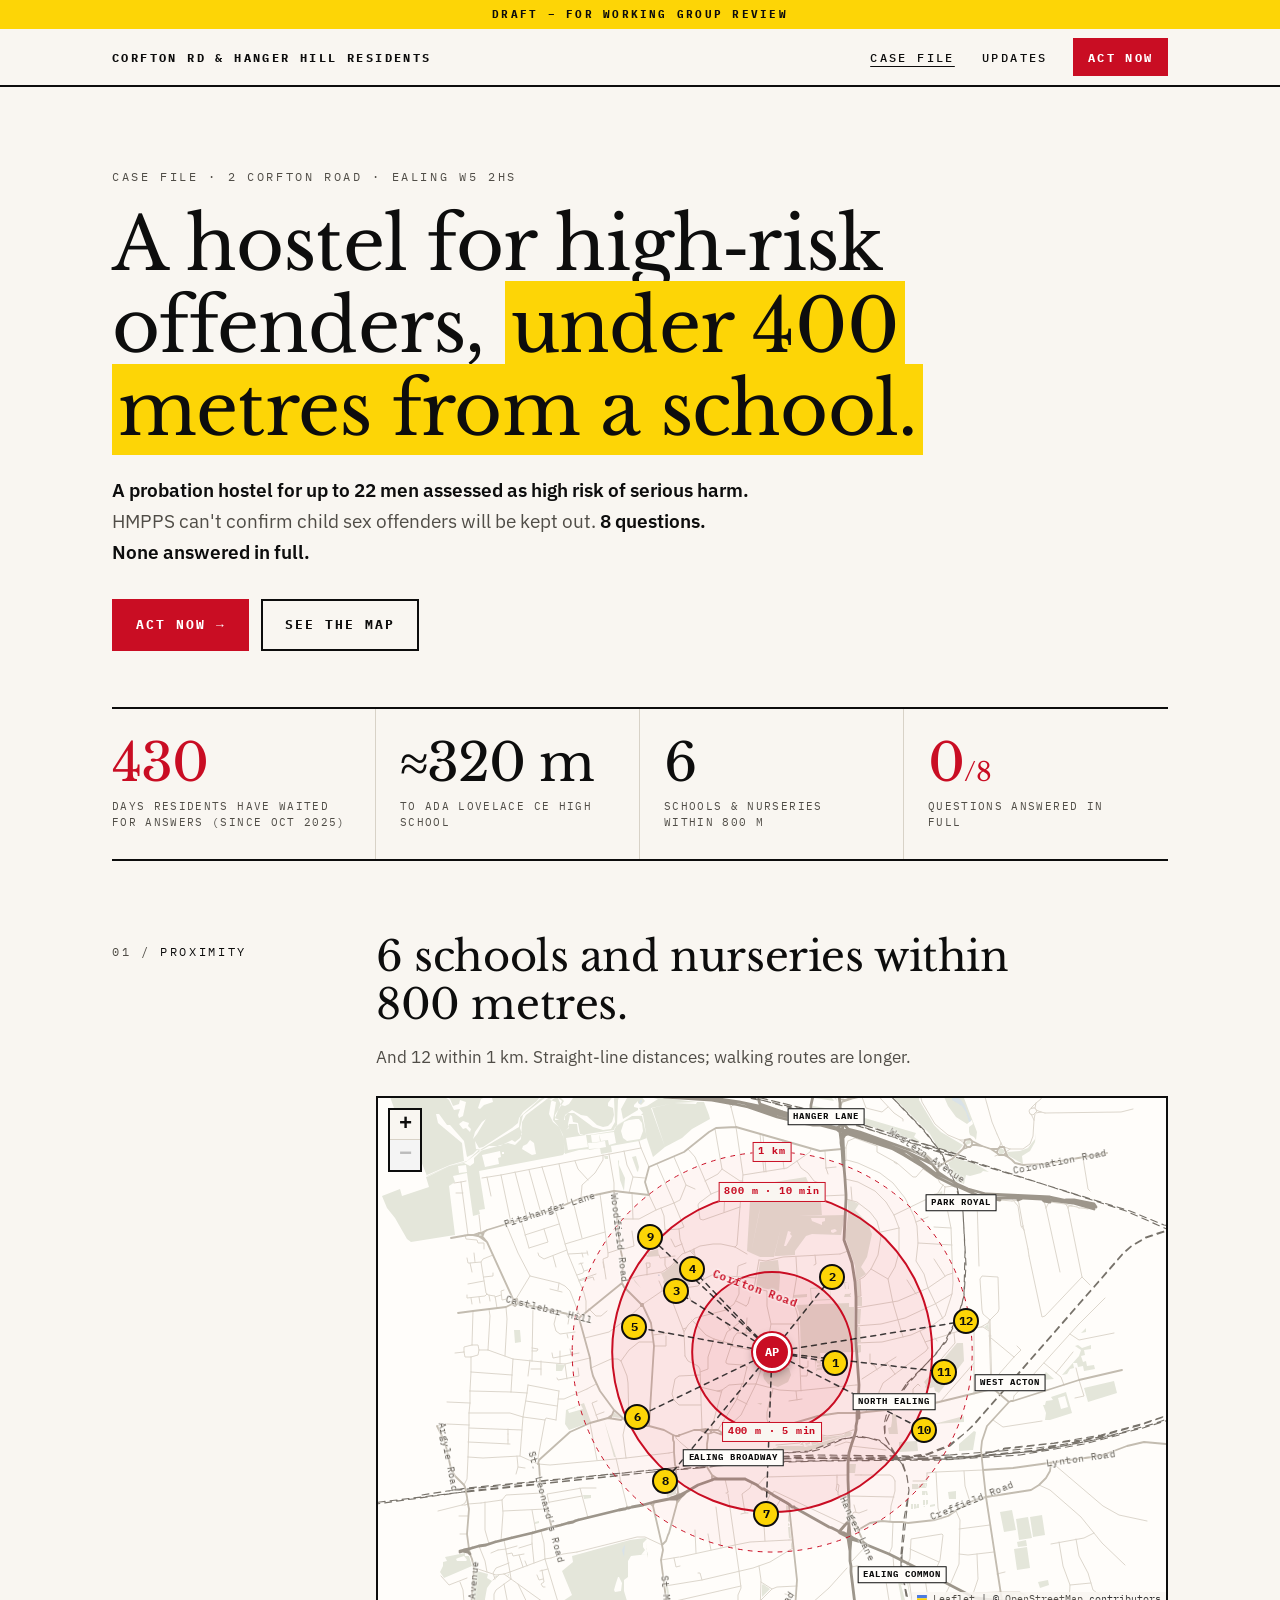
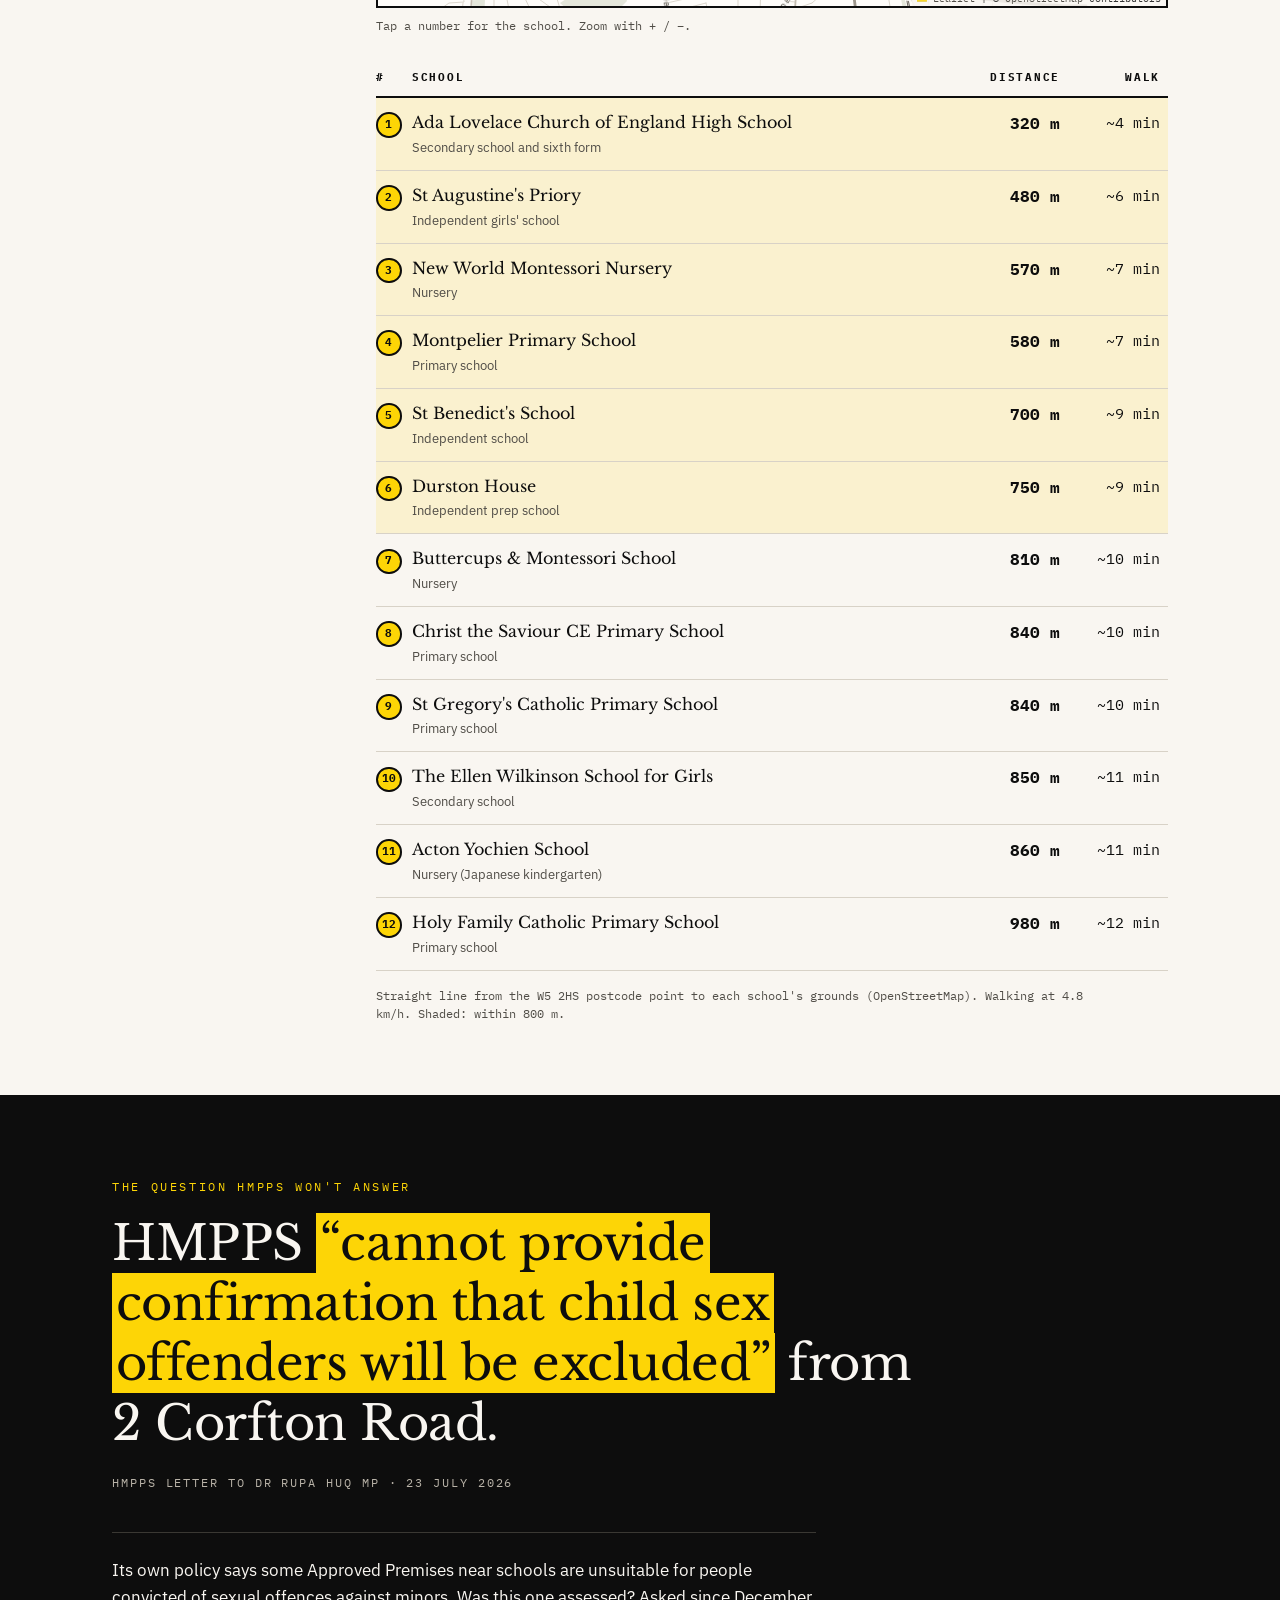
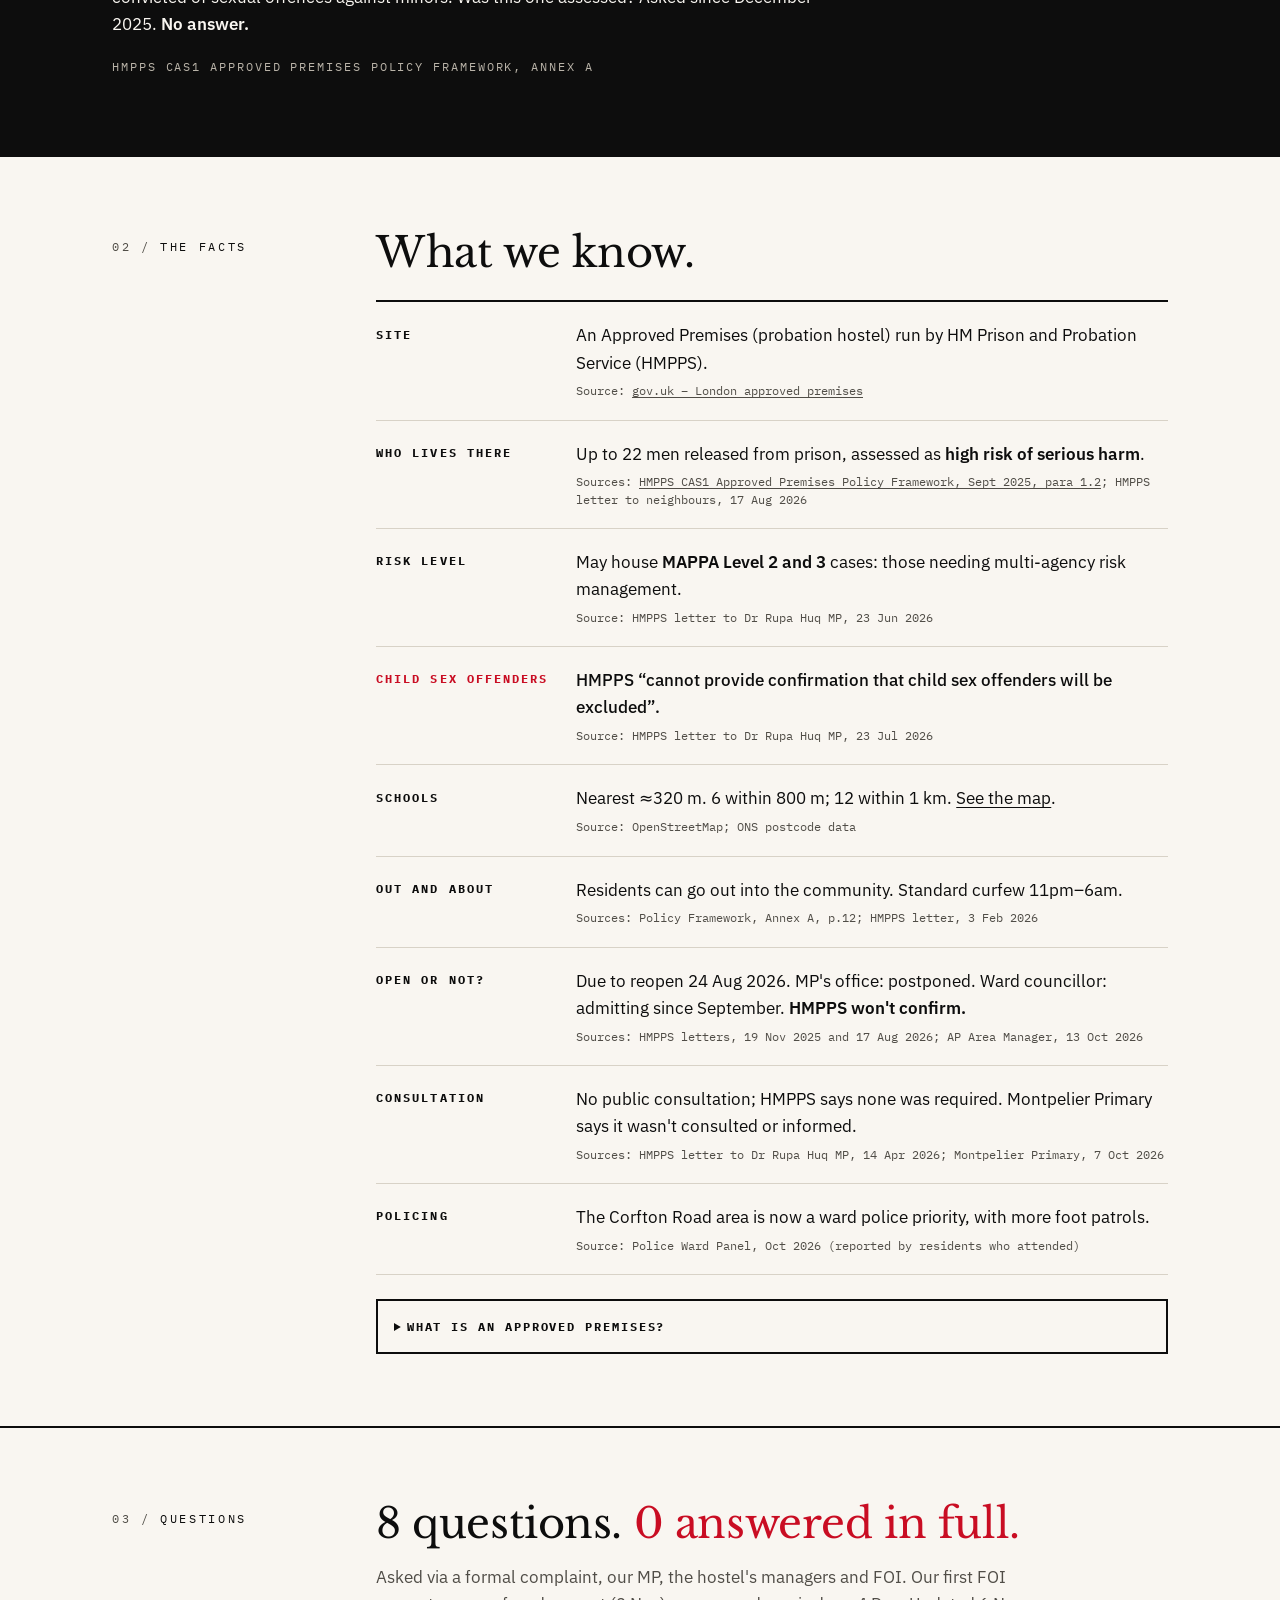
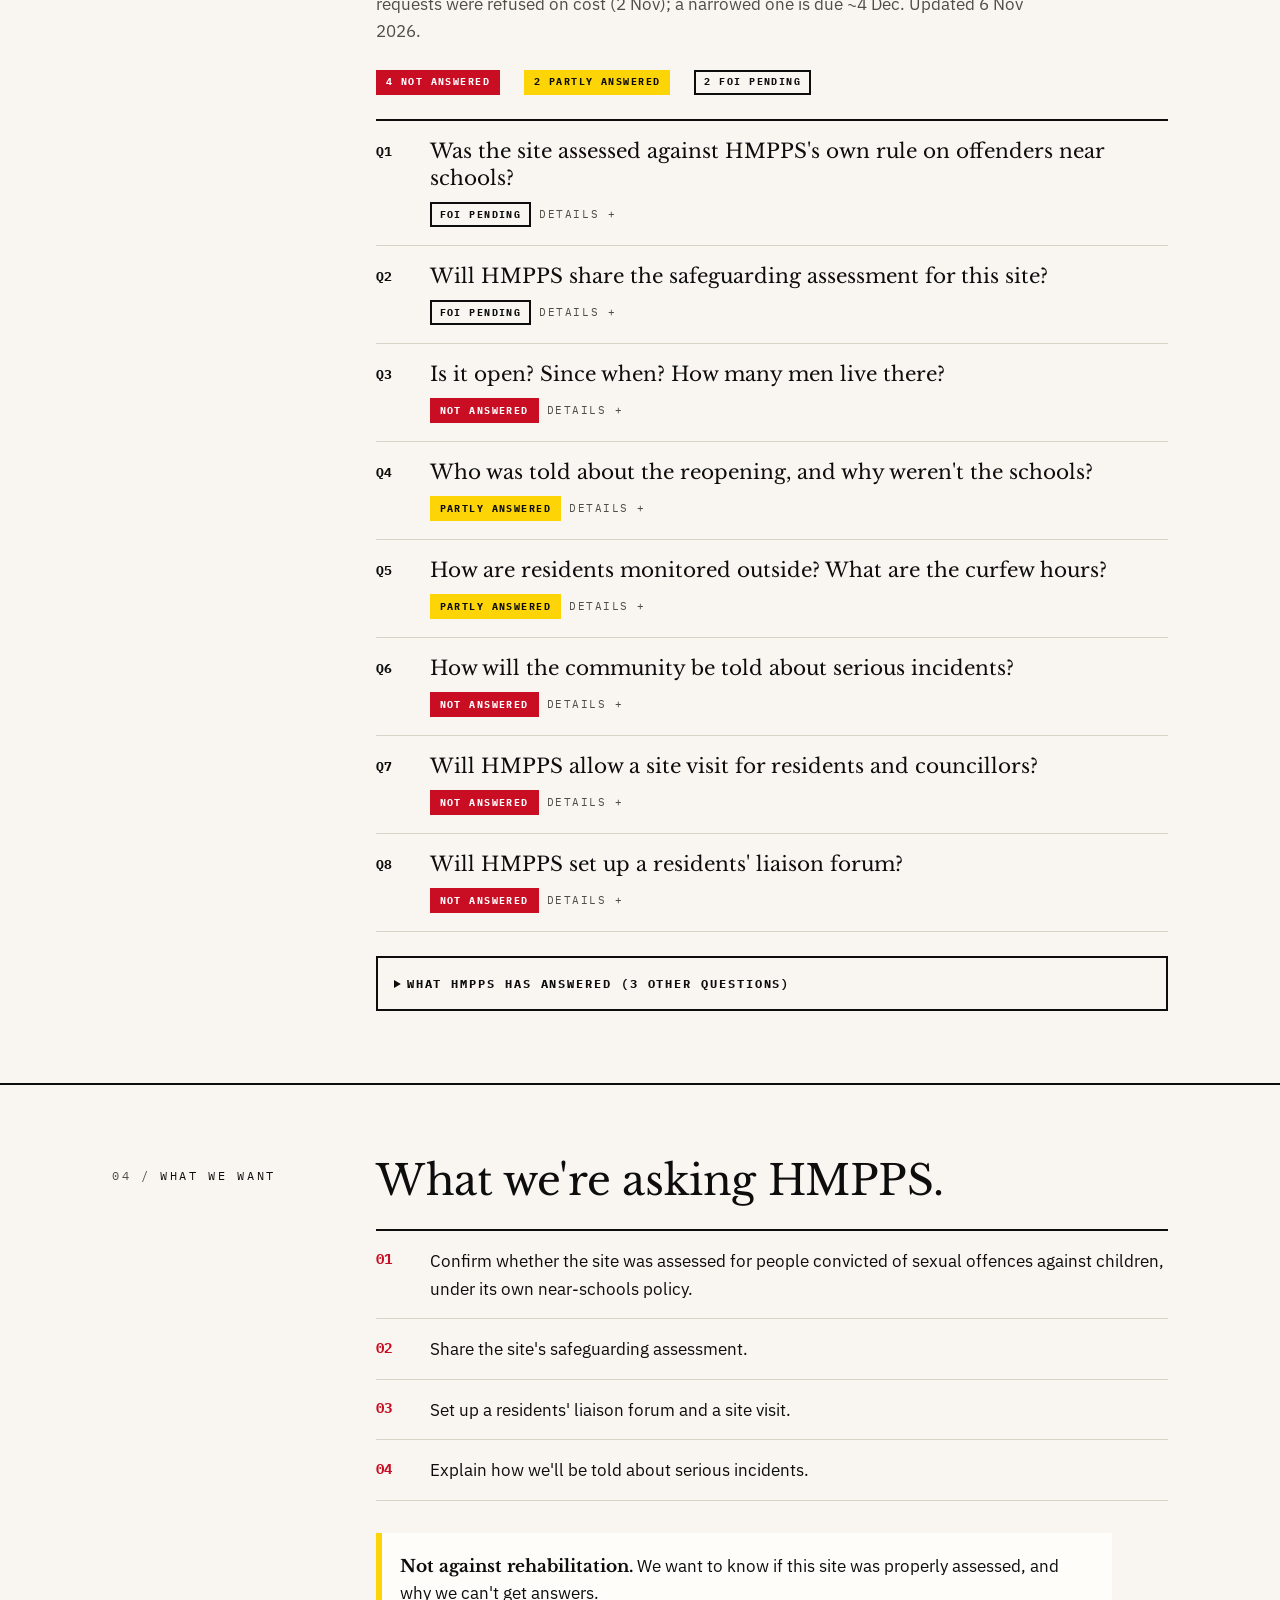
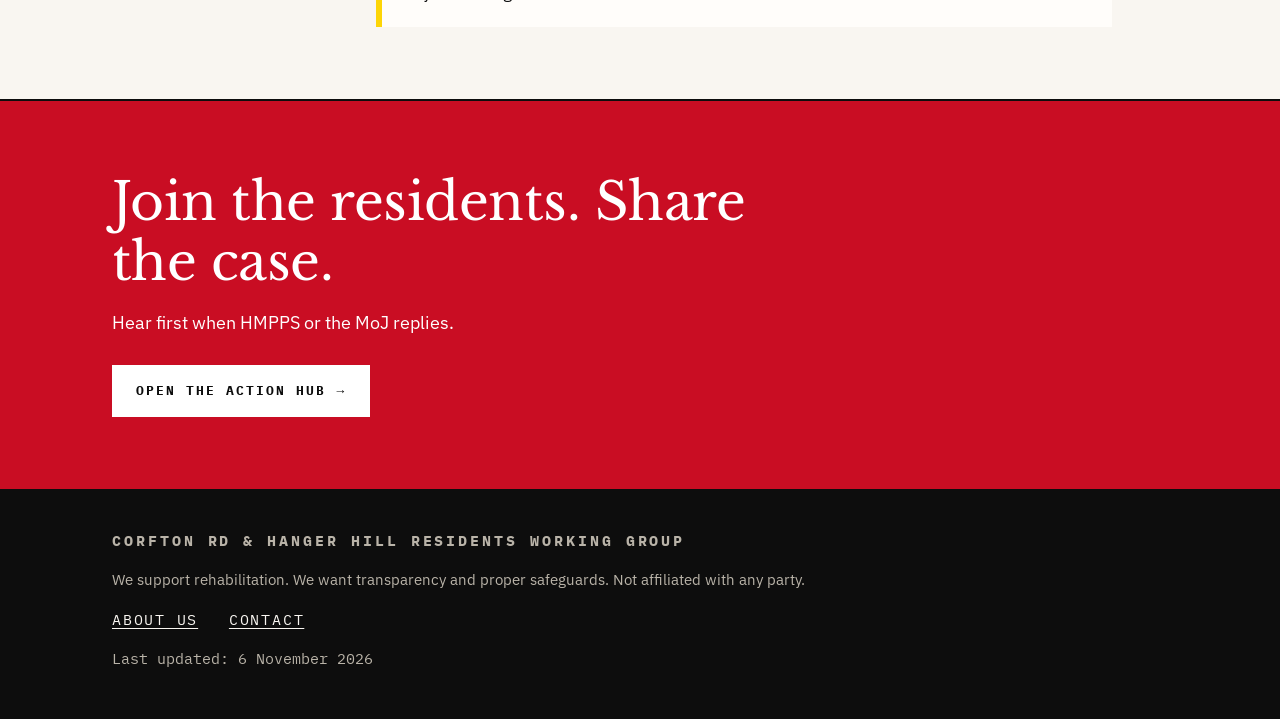
==== commit 867b57c5: "Case file: add a live count of days residents have waited for answers Co-Authored-By: Claude Opus 5." ====
--- a/index.html
+++ b/index.html
@@ -50,7 +50,7 @@
     <section aria-label="Key figures">
       <div class="wrap">
         <div class="stats">
-          <div class="stat"><span class="stat-num">22</span><span class="stat-label">Men, maximum</span></div>
+          <div class="stat stat-alert"><span class="stat-num" data-days-since="2025-10-01">401</span><span class="stat-label">Days residents have waited for answers (since Oct 2025)</span></div>
           <div class="stat"><span class="stat-num" data-stat="nearest-m">≈320 m</span><span class="stat-label">To Ada Lovelace CE High School</span></div>
           <div class="stat"><span class="stat-num" data-stat="within-800">6</span><span class="stat-label">Schools &amp; nurseries within 800 m</span></div>
           <div class="stat stat-alert"><span class="stat-num"><span data-count="answered">0</span><small>/<span data-count="total">8</span></small></span><span class="stat-label">Questions answered in full</span></div>
@@ -257,7 +257,7 @@
                   <p class="full">Will HMPPS arrange a site visit for resident representatives and councillors?</p>
                   <dl>
                     <dt>Asked</dt><dd>Via MP (2026); AP management (Oct 2026)</dd>
-                    <dt>Response so far</dt><dd>HMPPS offered the MP a visit once the premises are back in operation; residents' request not addressed.</dd>
+                    <dt>Response so far</dt><dd>HMPPS offered the MP a visit once the premises are back in operation; residents' request not addressed. A proposed visit was cancelled (25 Oct 2026) because of ground works expected to last up to six weeks.</dd>
                   </dl>
                 </div>
               </details>
@@ -325,6 +325,18 @@
     </div>
   </footer>
 
+  <script>
+    // Days since residents first asked for answers. Start date is in the data-days-since attribute.
+    (function () {
+      document.querySelectorAll('[data-days-since]').forEach(function (el) {
+        var p = el.getAttribute('data-days-since').split('-');
+        var start = Date.UTC(+p[0], +p[1] - 1, +p[2]);
+        var now = new Date();
+        var today = Date.UTC(now.getFullYear(), now.getMonth(), now.getDate());
+        el.textContent = Math.floor((today - start) / 86400000);
+      });
+    })();
+  </script>
   <script>
     // Keep the question counts in step with the tracker's data-status values.
     (function () {
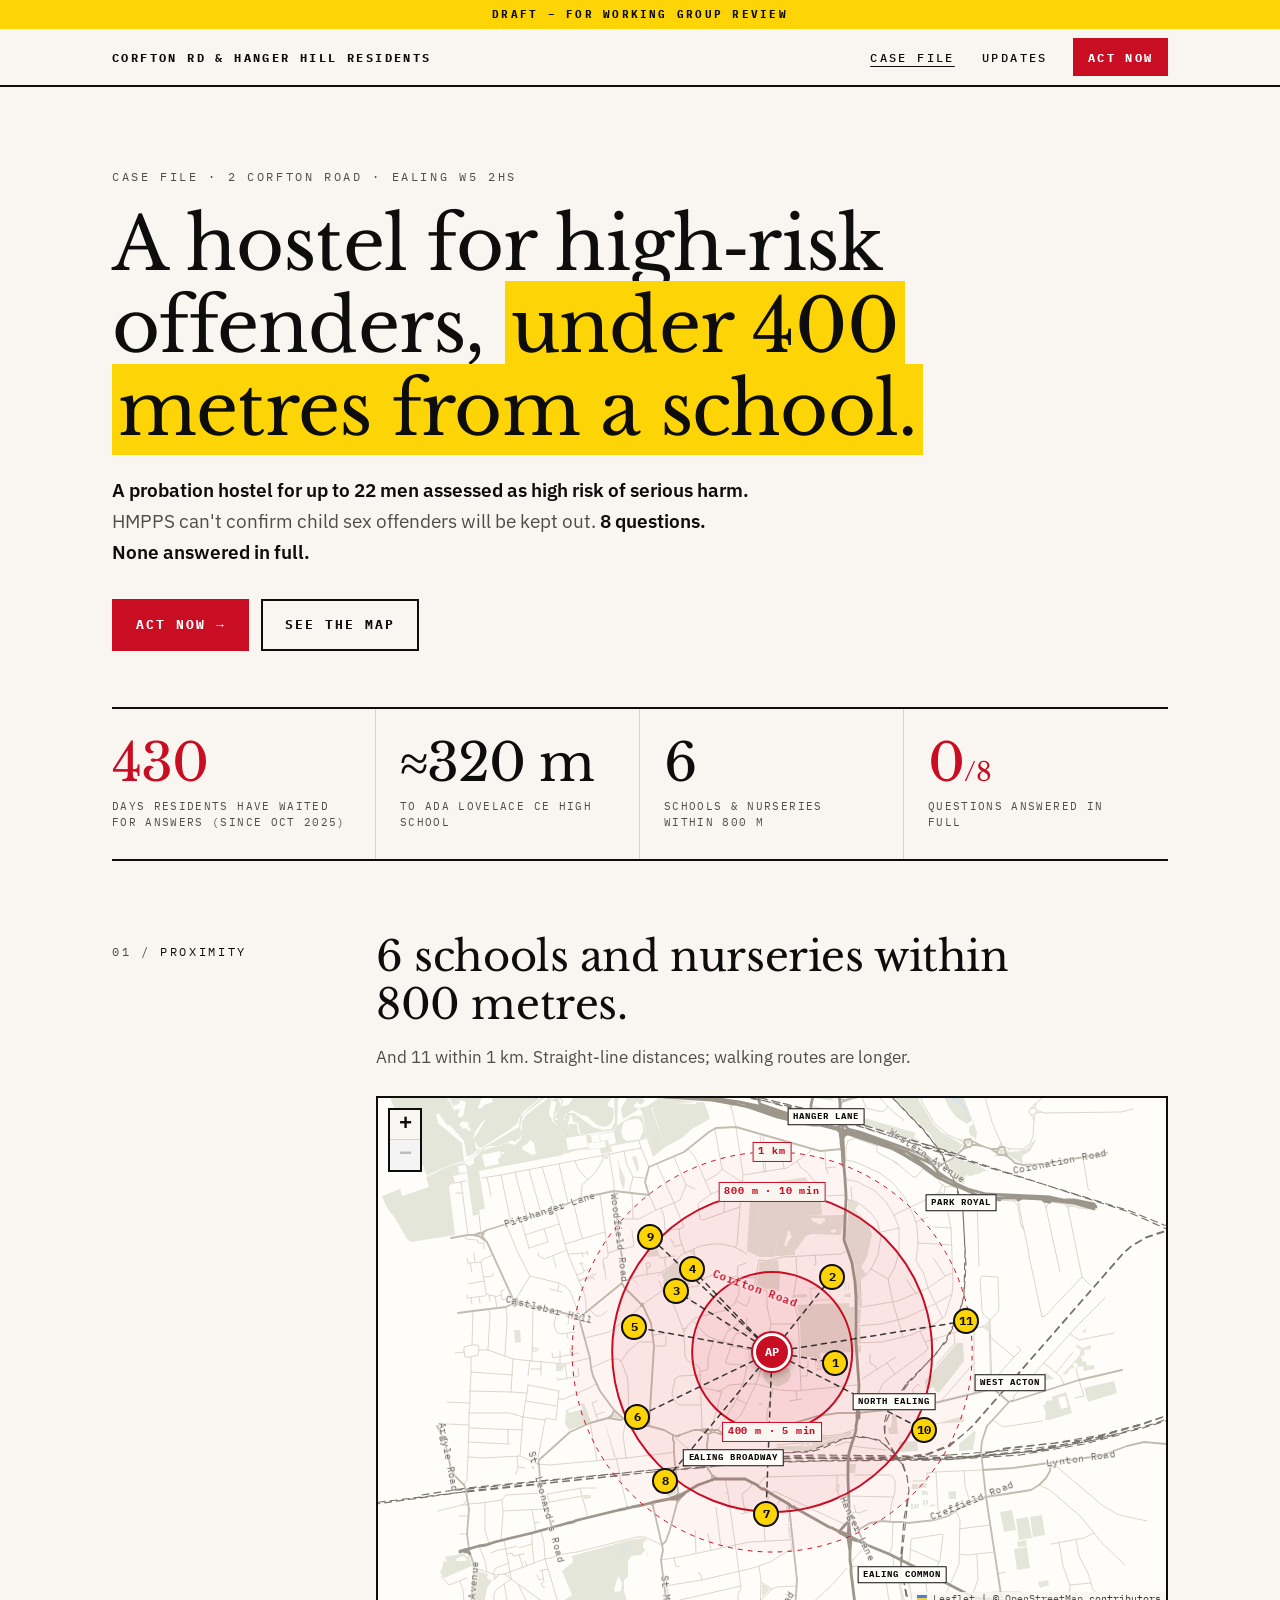
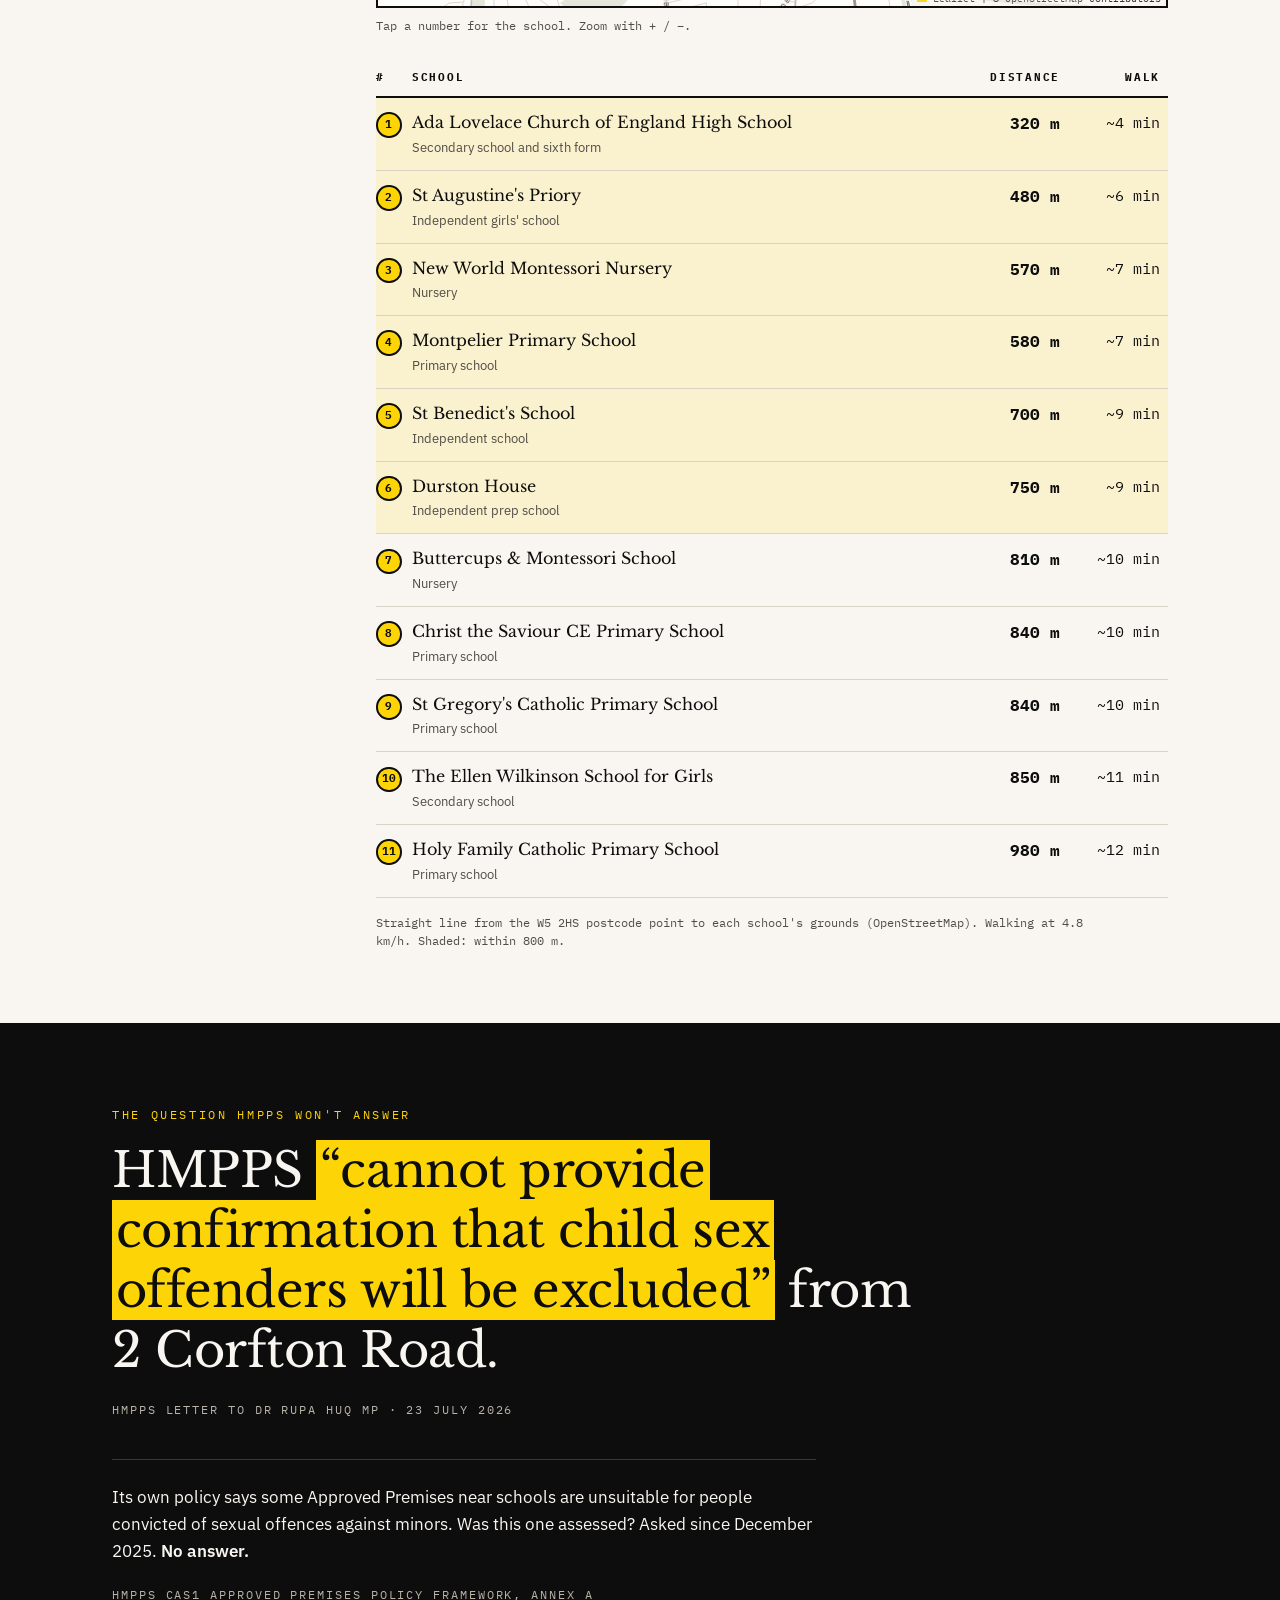
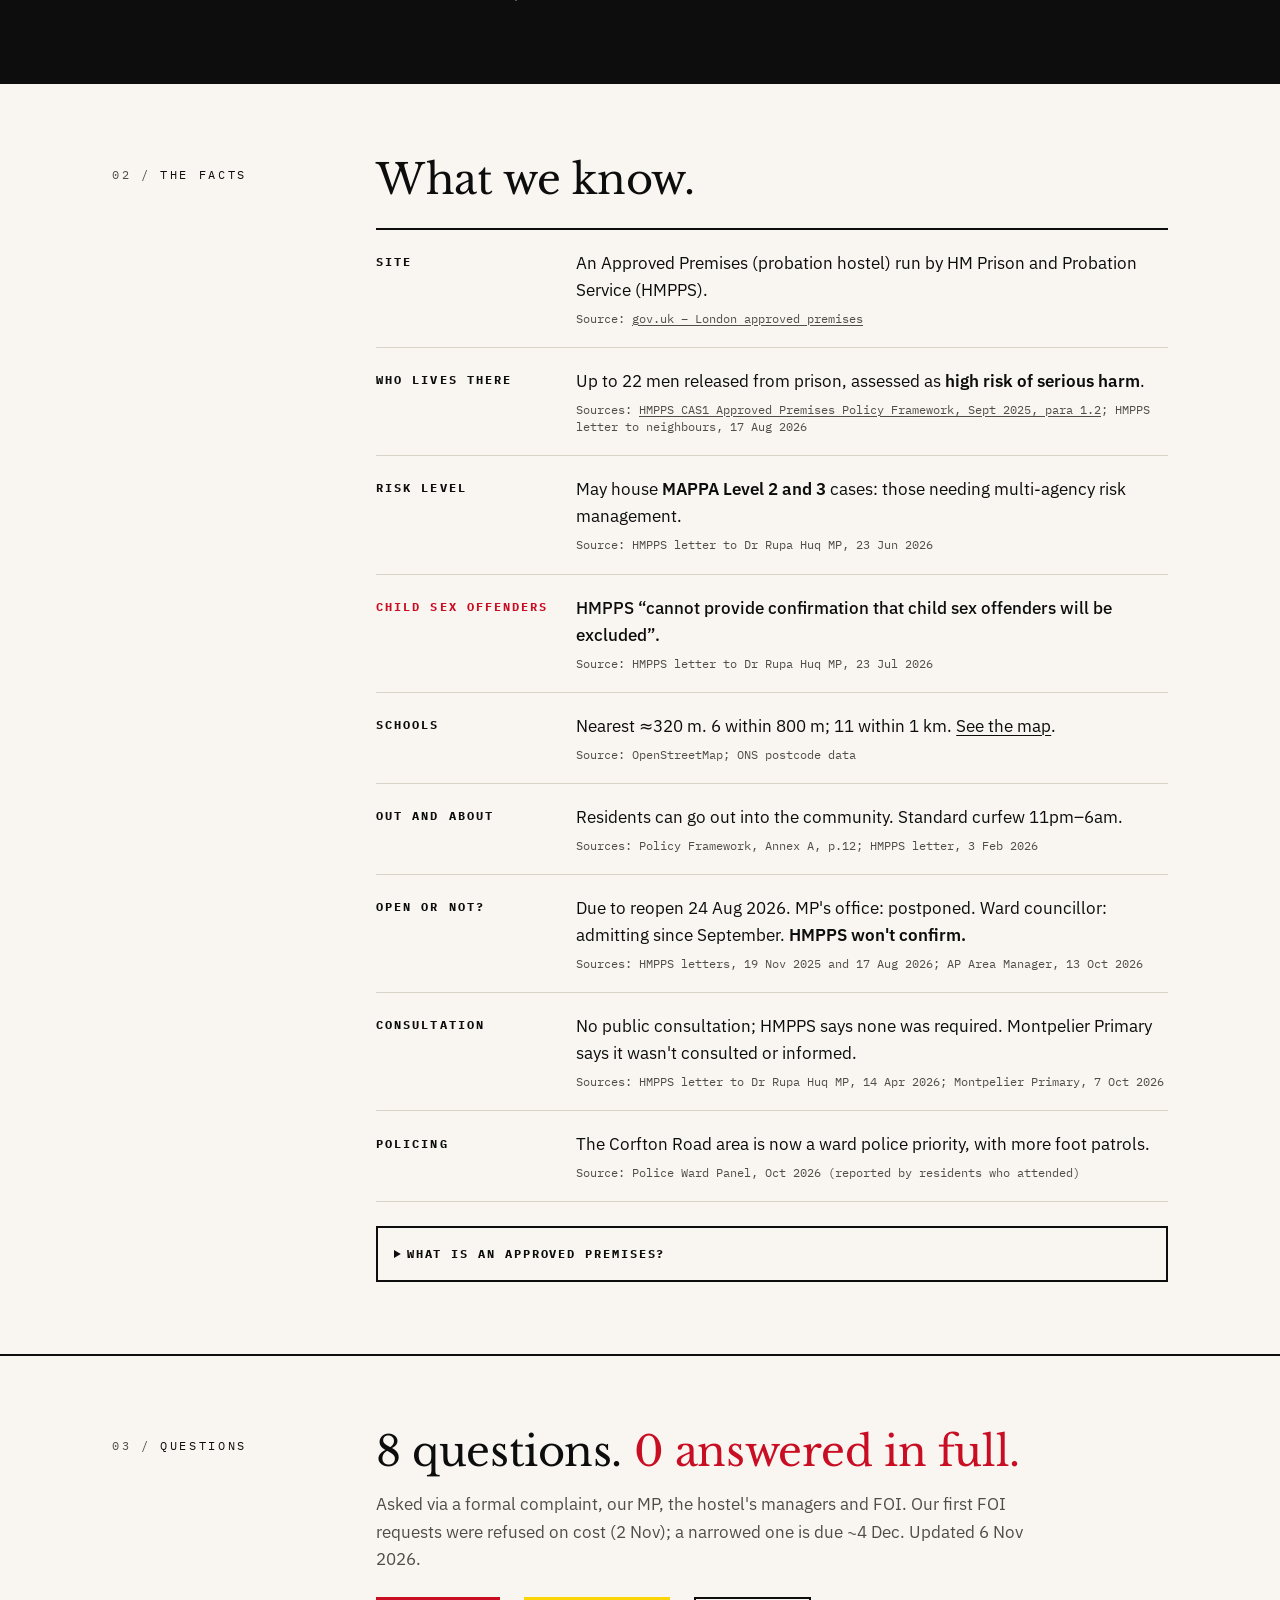
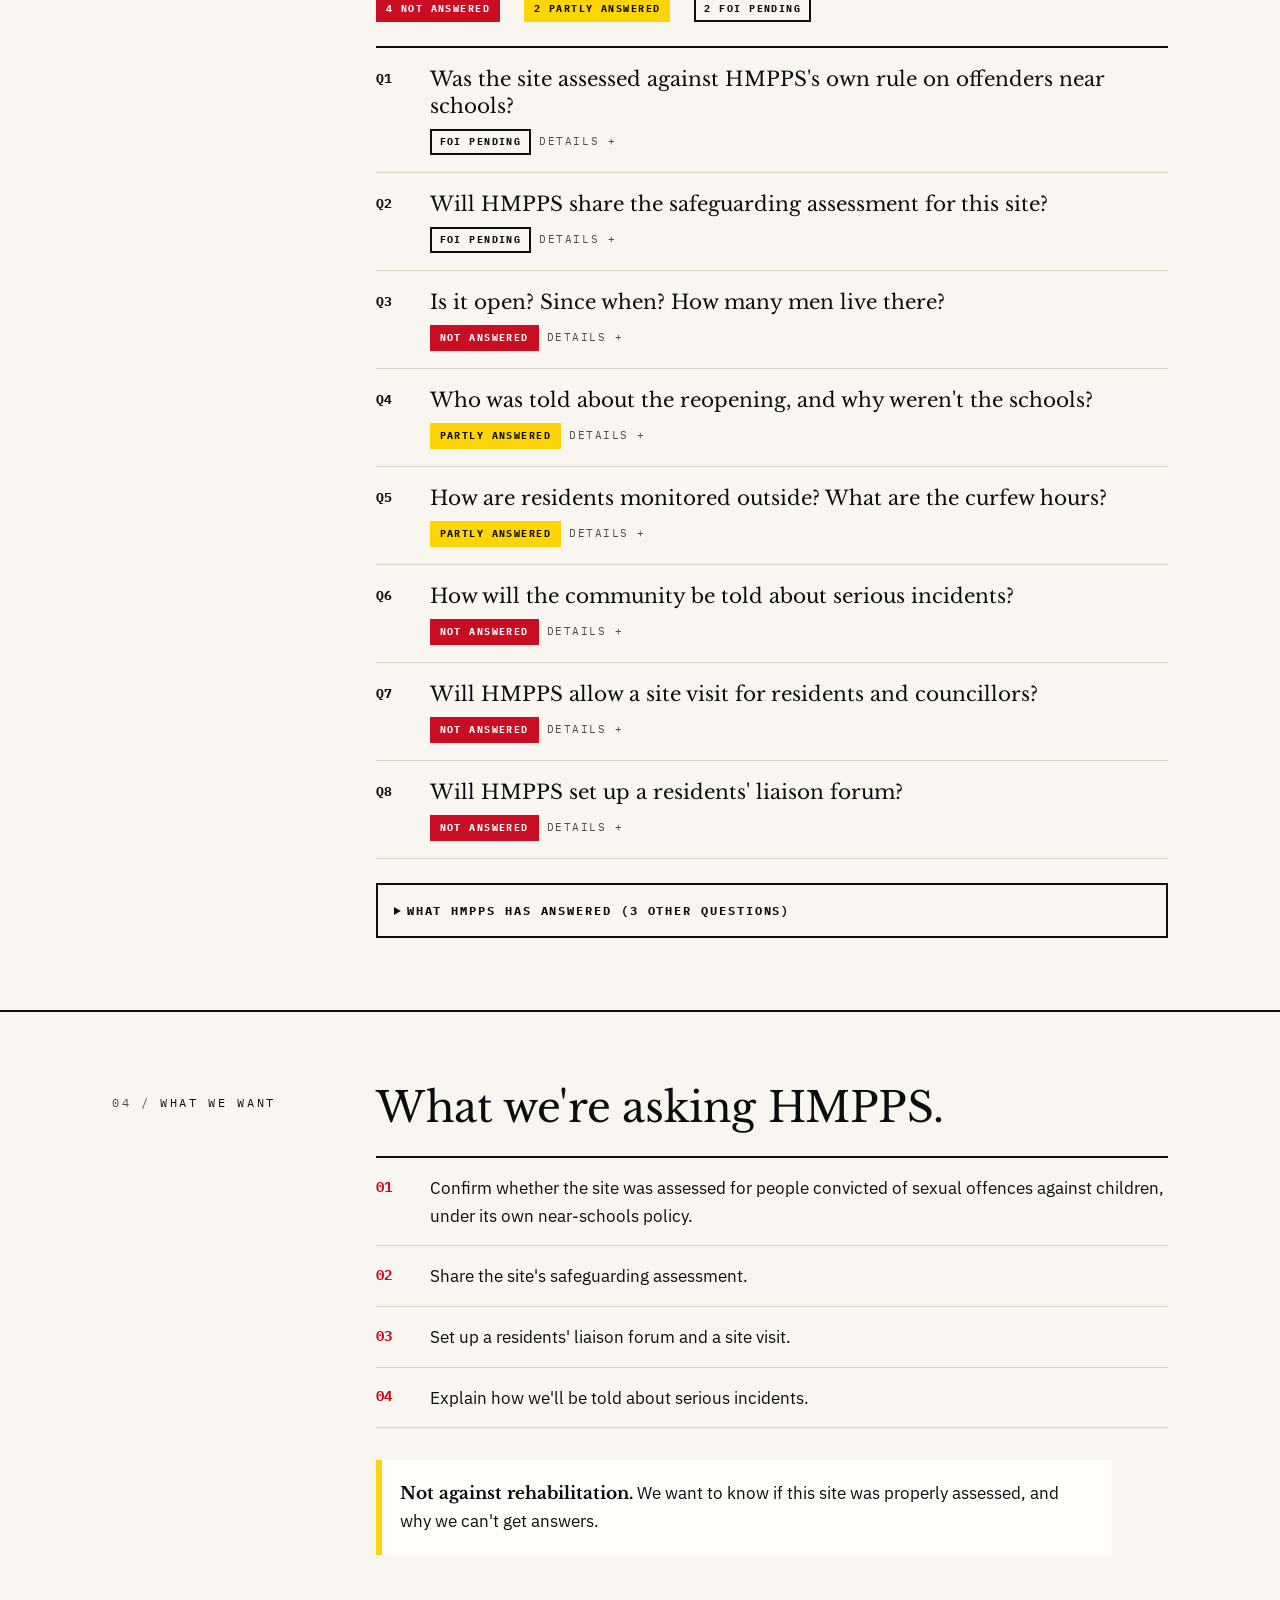
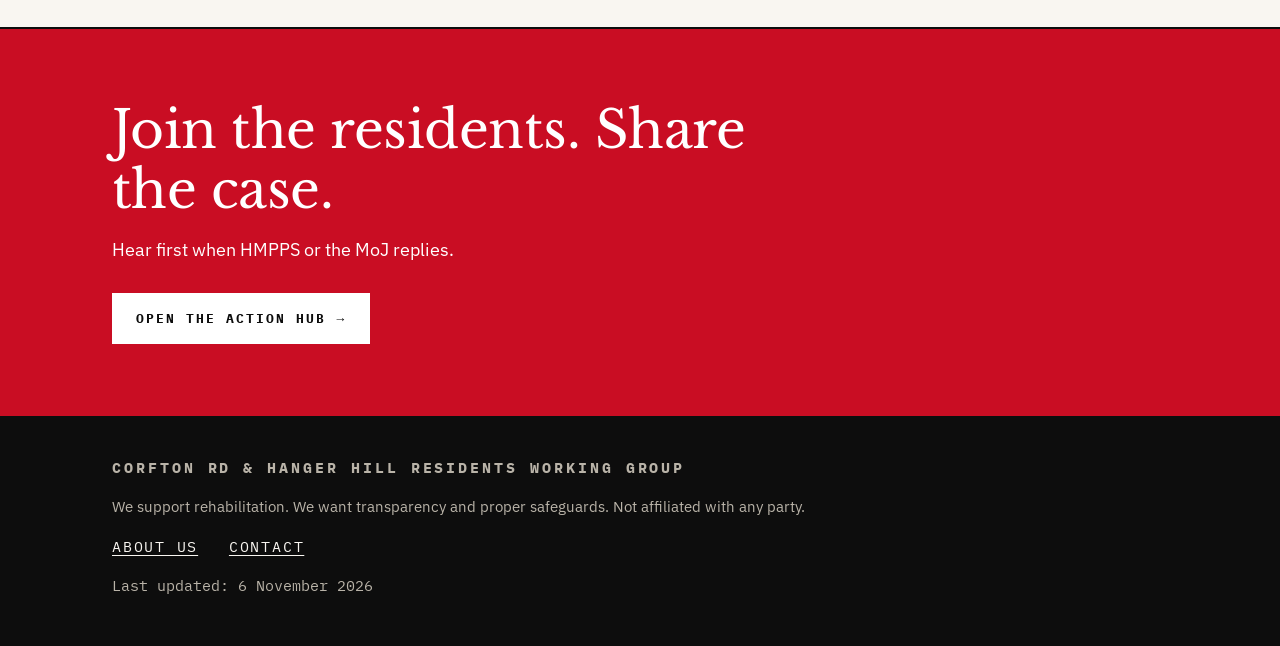
==== commit b9f5e10f: "Map: drop Acton Yochien until we can confirm it is still open Co-Authored-By: Claude Opus 5.5 <norep" ====
--- a/index.html
+++ b/index.html
@@ -64,7 +64,7 @@
         <p class="section-label"><span>01 /</span> Proximity</p>
         <div class="section-body">
           <h2 id="map-h"><span data-stat="within-800">6</span> schools and nurseries within 800 metres.</h2>
-          <p class="intro">And <span data-stat="within-1000">12</span> within 1 km. Straight-line distances; walking routes are longer.</p>
+          <p class="intro">And <span data-stat="within-1000">11</span> within 1 km. Straight-line distances; walking routes are longer.</p>
           <div>
             <div class="map-frame">
               <div id="map" role="region" aria-label="Map of 2 Corfton Road and nearby schools"></div>
@@ -129,7 +129,7 @@
             </div>
             <div class="fact">
               <dt>Schools</dt>
-              <dd>Nearest <span data-stat="nearest-m">≈320 m</span>. <span data-stat="within-800">6</span> within 800 m; <span data-stat="within-1000">12</span> within 1 km. <a href="#map-section">See the map</a>.
+              <dd>Nearest <span data-stat="nearest-m">≈320 m</span>. <span data-stat="within-800">6</span> within 800 m; <span data-stat="within-1000">11</span> within 1 km. <a href="#map-section">See the map</a>.
                 <span class="src">Source: OpenStreetMap; ONS postcode data</span></dd>
             </div>
             <div class="fact">
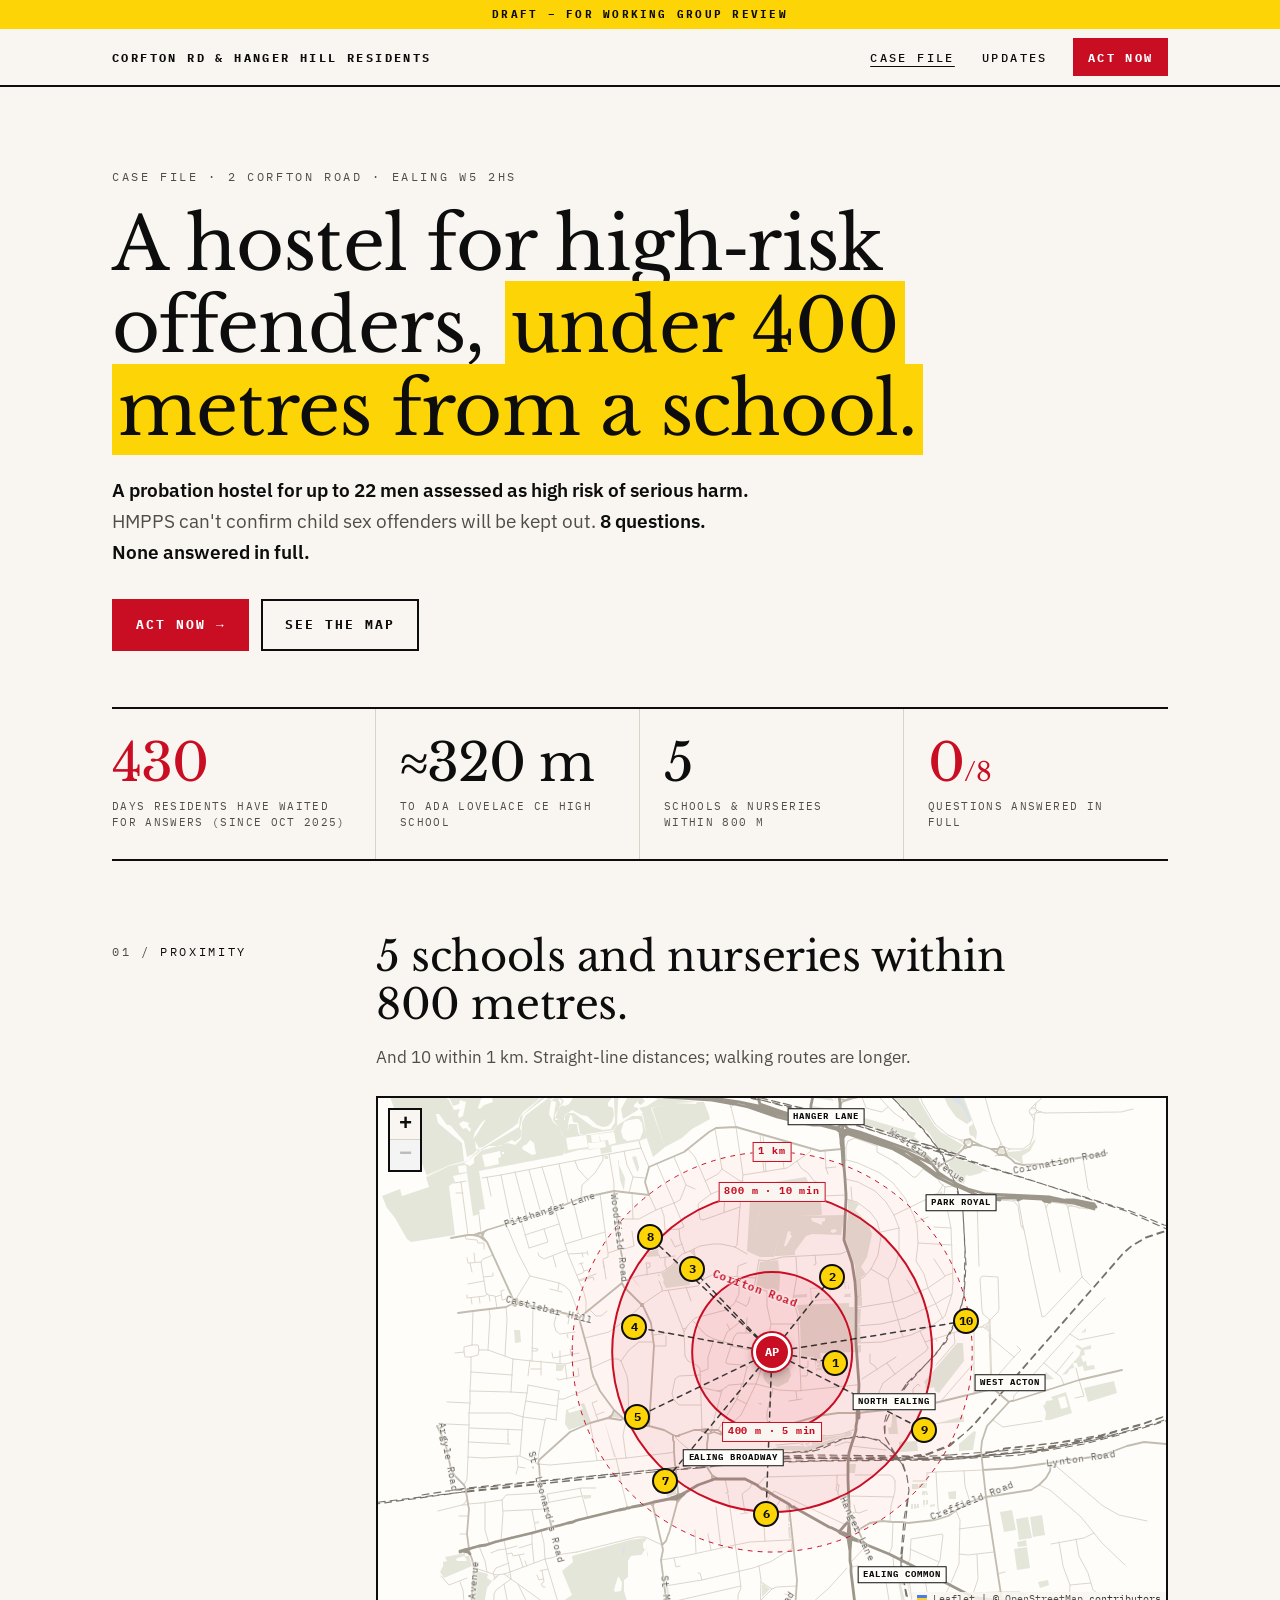
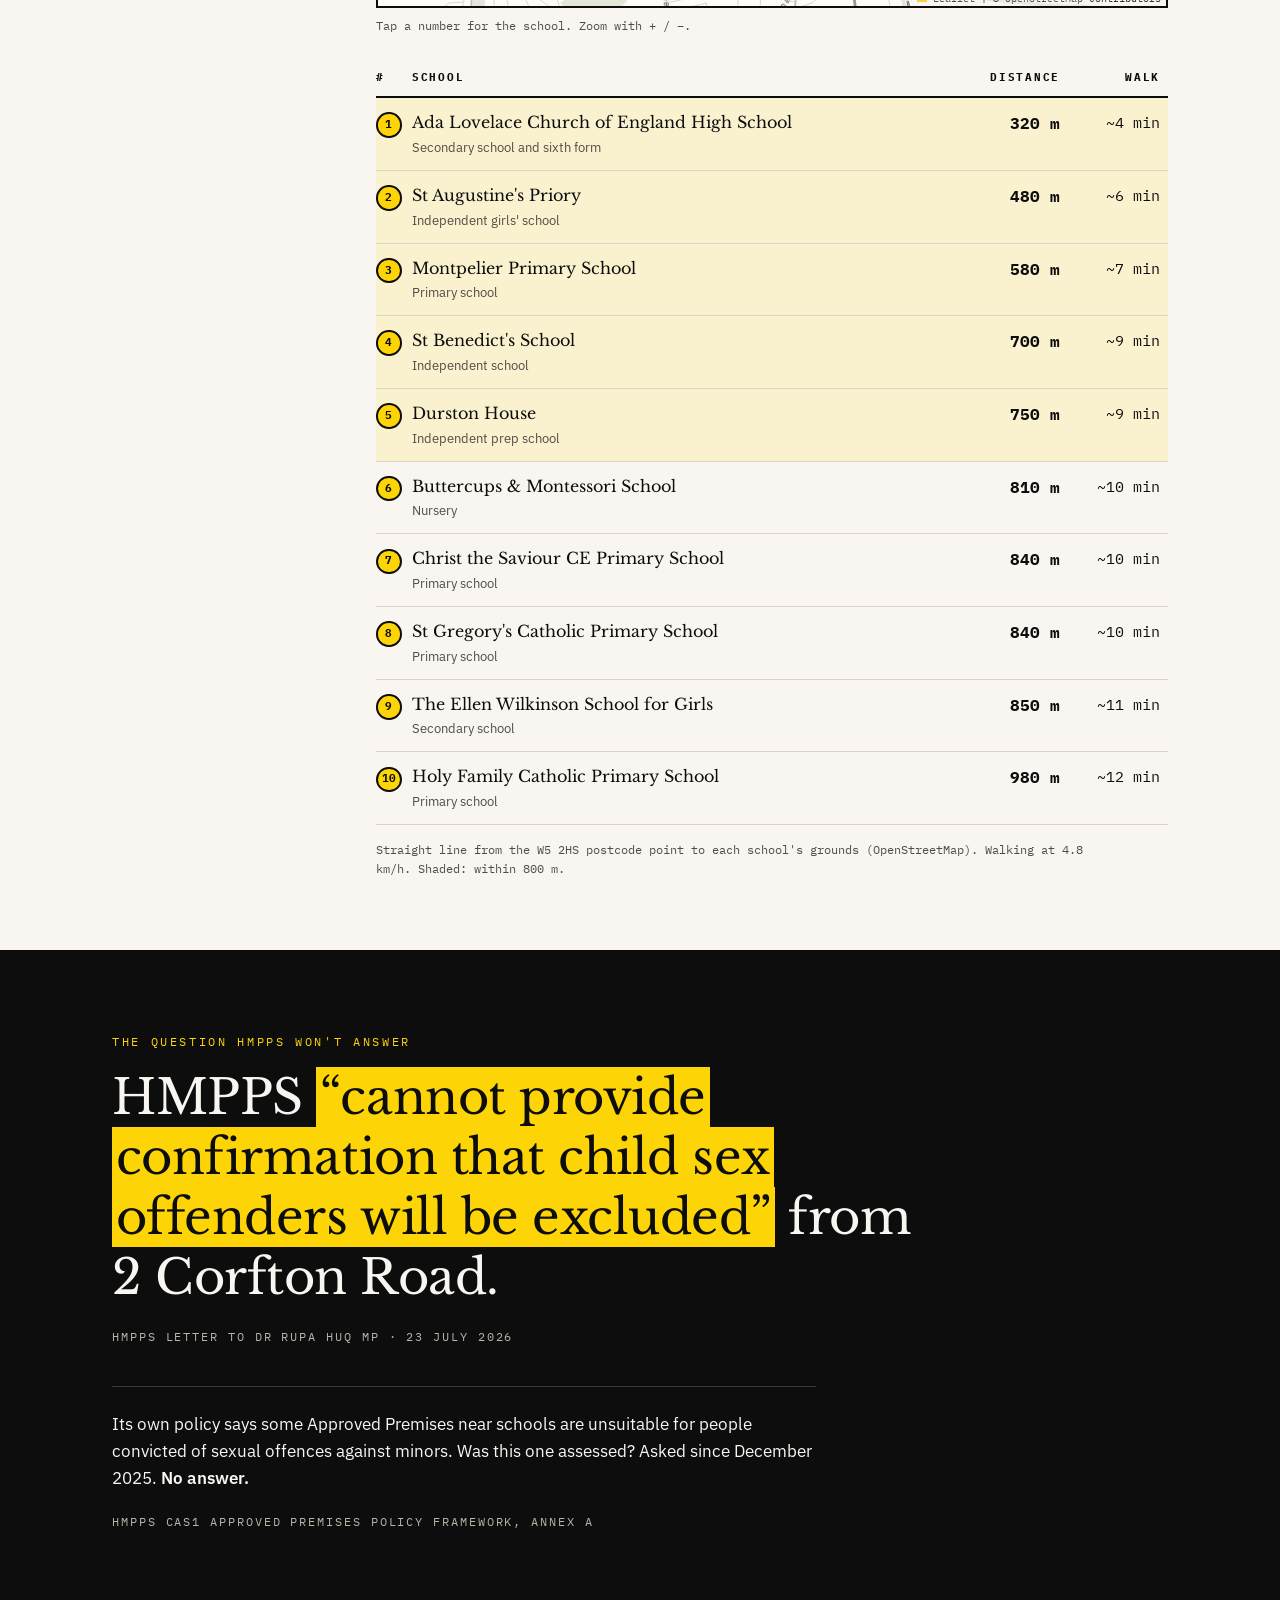
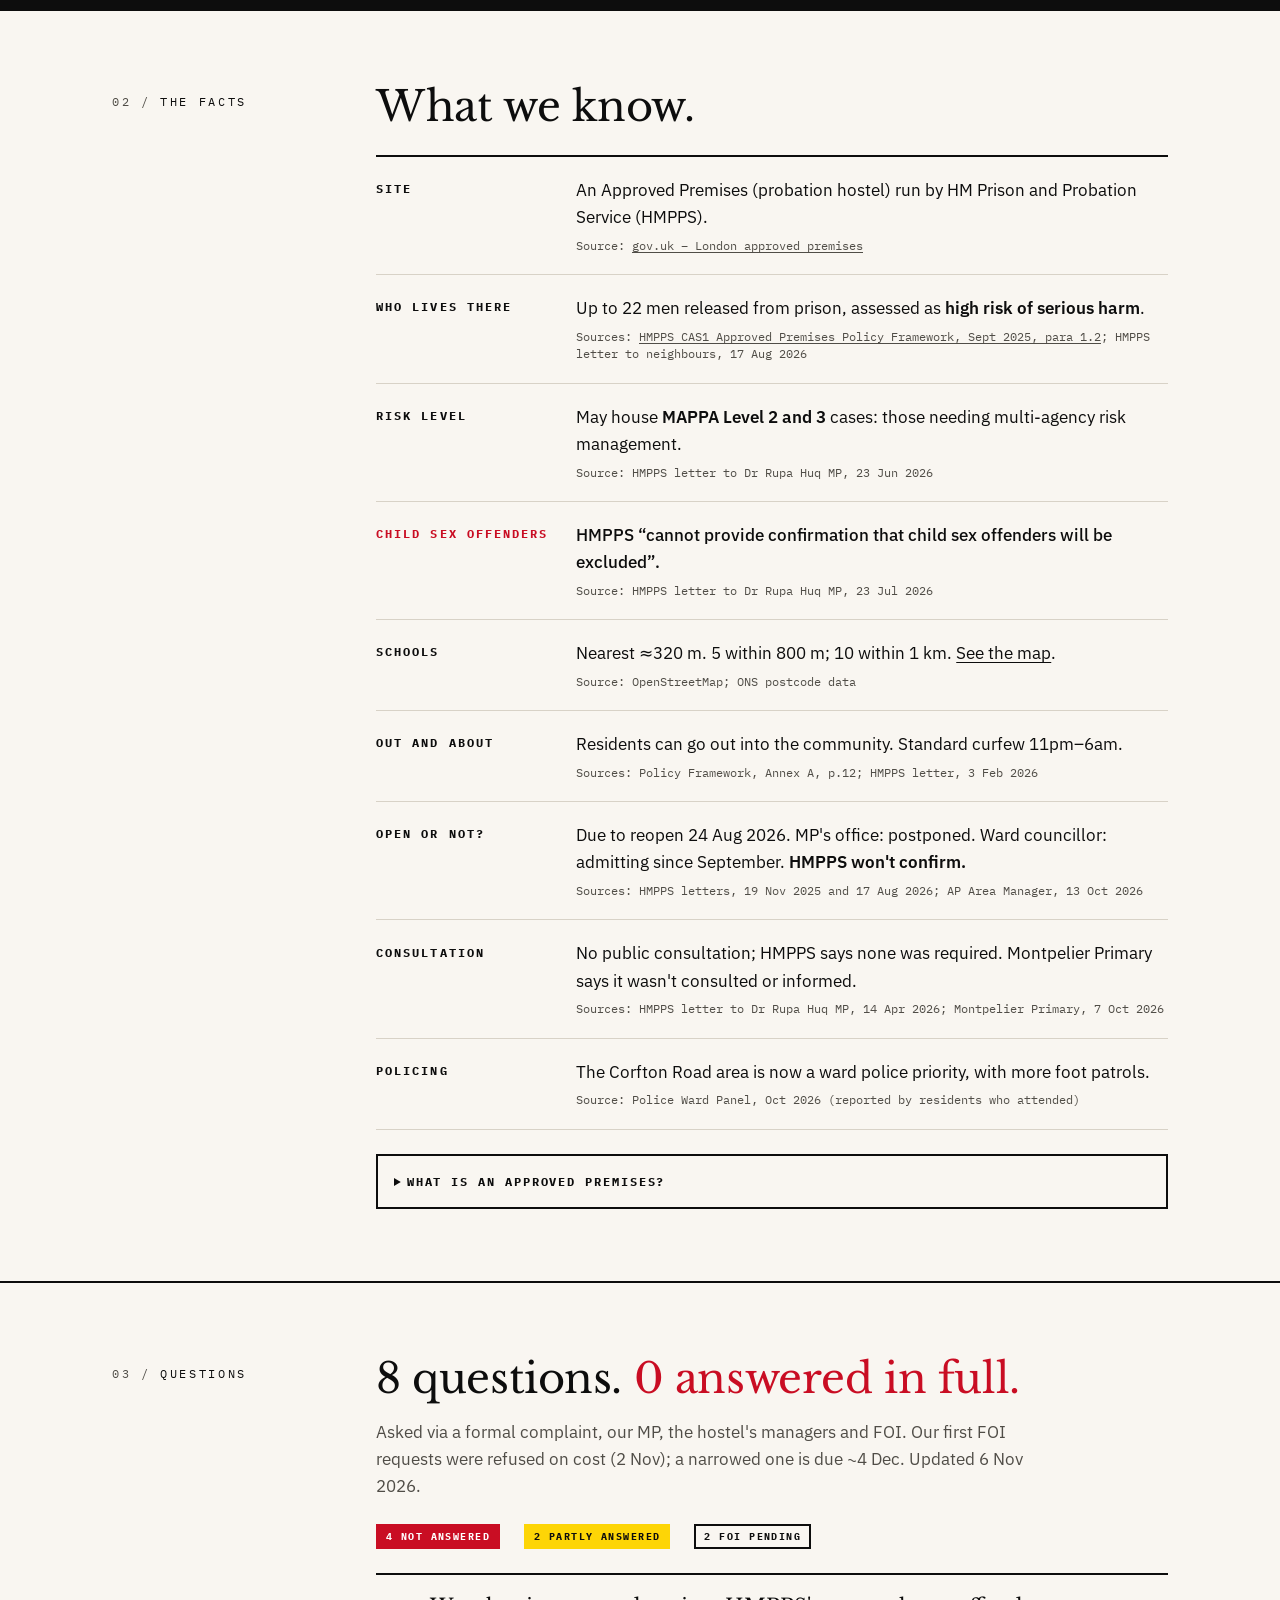
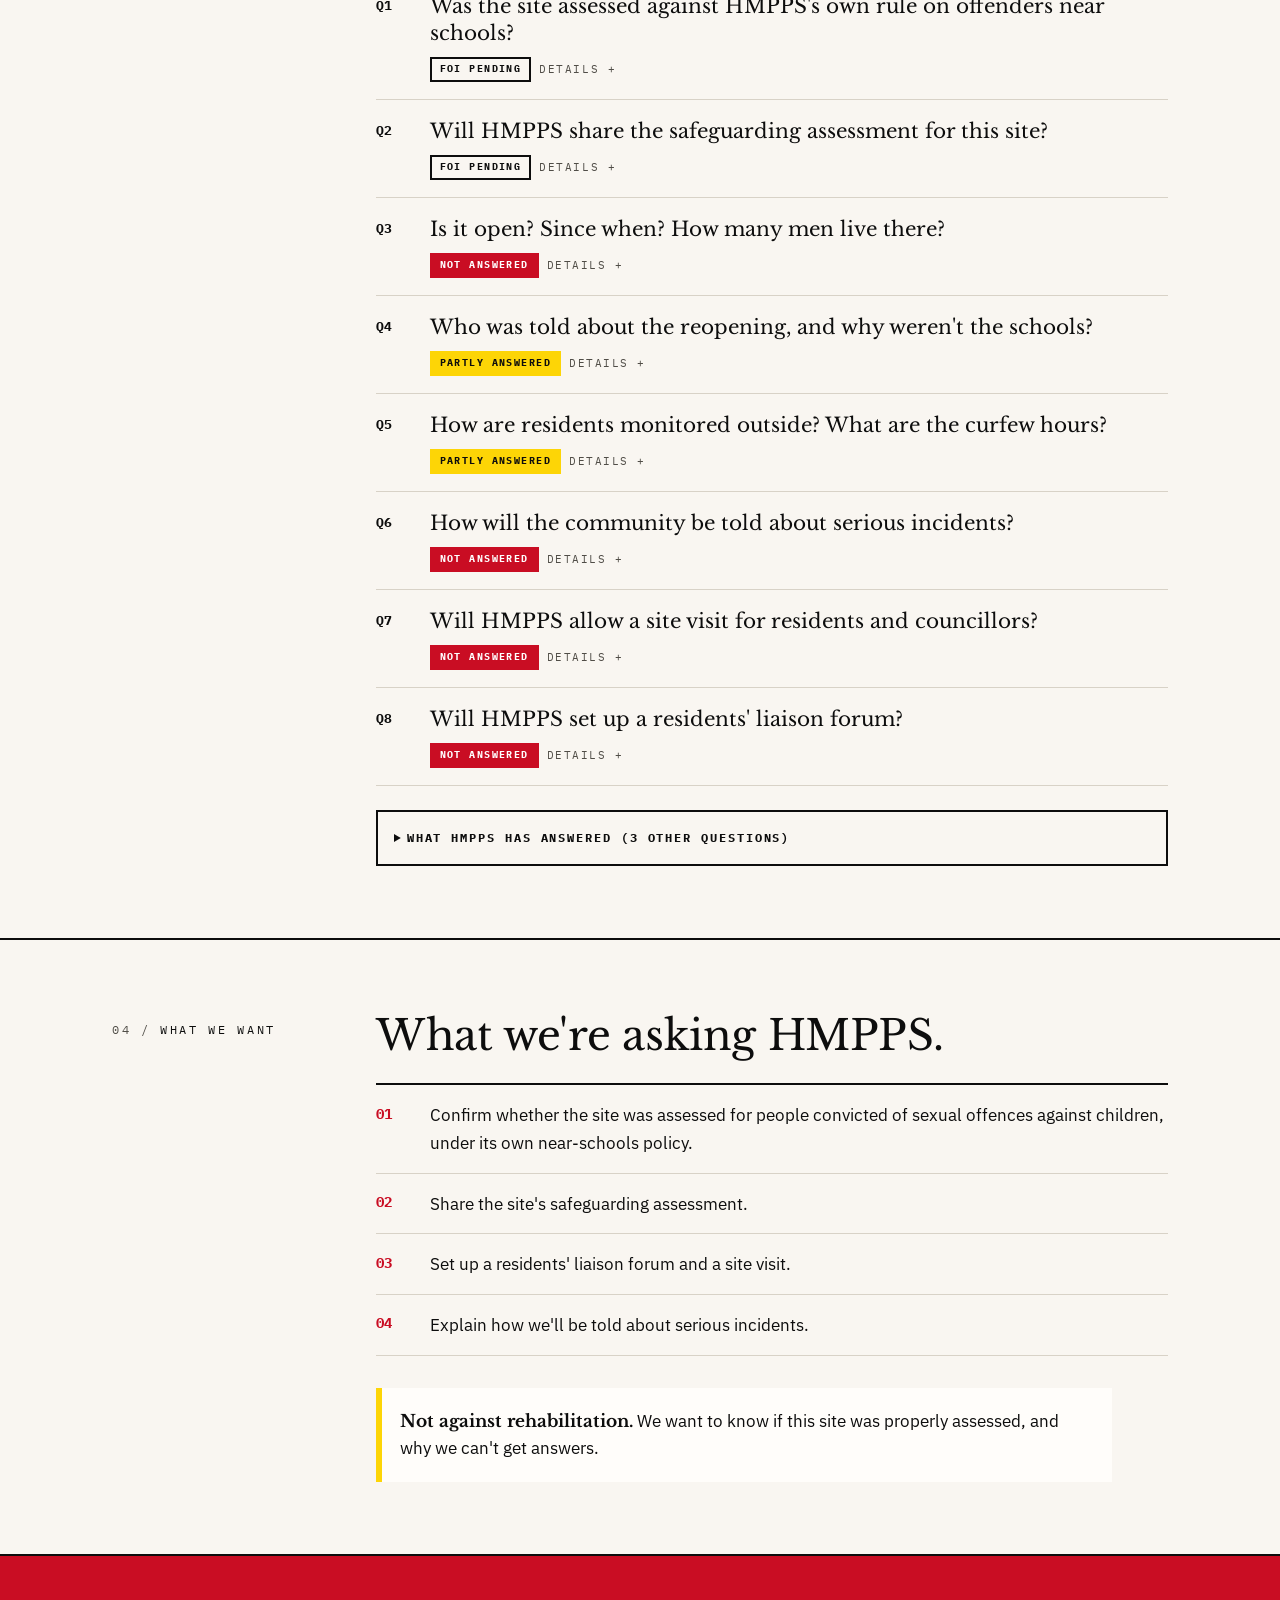
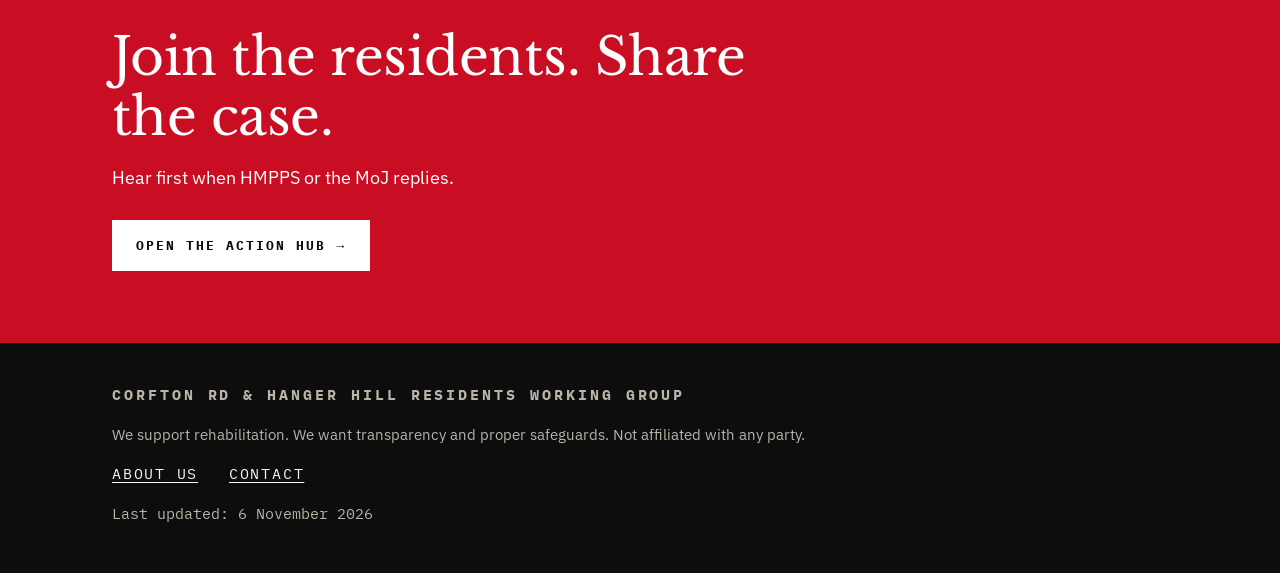
==== commit 3409cf31: "Map: drop New World Montessori Nursery (entered voluntary liquidation Aug 2026) Counts now 5 within " ====
--- a/index.html
+++ b/index.html
@@ -52,7 +52,7 @@
         <div class="stats">
           <div class="stat stat-alert"><span class="stat-num" data-days-since="2025-10-01">401</span><span class="stat-label">Days residents have waited for answers (since Oct 2025)</span></div>
           <div class="stat"><span class="stat-num" data-stat="nearest-m">≈320 m</span><span class="stat-label">To Ada Lovelace CE High School</span></div>
-          <div class="stat"><span class="stat-num" data-stat="within-800">6</span><span class="stat-label">Schools &amp; nurseries within 800 m</span></div>
+          <div class="stat"><span class="stat-num" data-stat="within-800">5</span><span class="stat-label">Schools &amp; nurseries within 800 m</span></div>
           <div class="stat stat-alert"><span class="stat-num"><span data-count="answered">0</span><small>/<span data-count="total">8</span></small></span><span class="stat-label">Questions answered in full</span></div>
         </div>
       </div>
@@ -63,8 +63,8 @@
       <div class="wrap section-grid">
         <p class="section-label"><span>01 /</span> Proximity</p>
         <div class="section-body">
-          <h2 id="map-h"><span data-stat="within-800">6</span> schools and nurseries within 800 metres.</h2>
-          <p class="intro">And <span data-stat="within-1000">11</span> within 1 km. Straight-line distances; walking routes are longer.</p>
+          <h2 id="map-h"><span data-stat="within-800">5</span> schools and nurseries within 800 metres.</h2>
+          <p class="intro">And <span data-stat="within-1000">10</span> within 1 km. Straight-line distances; walking routes are longer.</p>
           <div>
             <div class="map-frame">
               <div id="map" role="region" aria-label="Map of 2 Corfton Road and nearby schools"></div>
@@ -129,7 +129,7 @@
             </div>
             <div class="fact">
               <dt>Schools</dt>
-              <dd>Nearest <span data-stat="nearest-m">≈320 m</span>. <span data-stat="within-800">6</span> within 800 m; <span data-stat="within-1000">11</span> within 1 km. <a href="#map-section">See the map</a>.
+              <dd>Nearest <span data-stat="nearest-m">≈320 m</span>. <span data-stat="within-800">5</span> within 800 m; <span data-stat="within-1000">10</span> within 1 km. <a href="#map-section">See the map</a>.
                 <span class="src">Source: OpenStreetMap; ONS postcode data</span></dd>
             </div>
             <div class="fact">
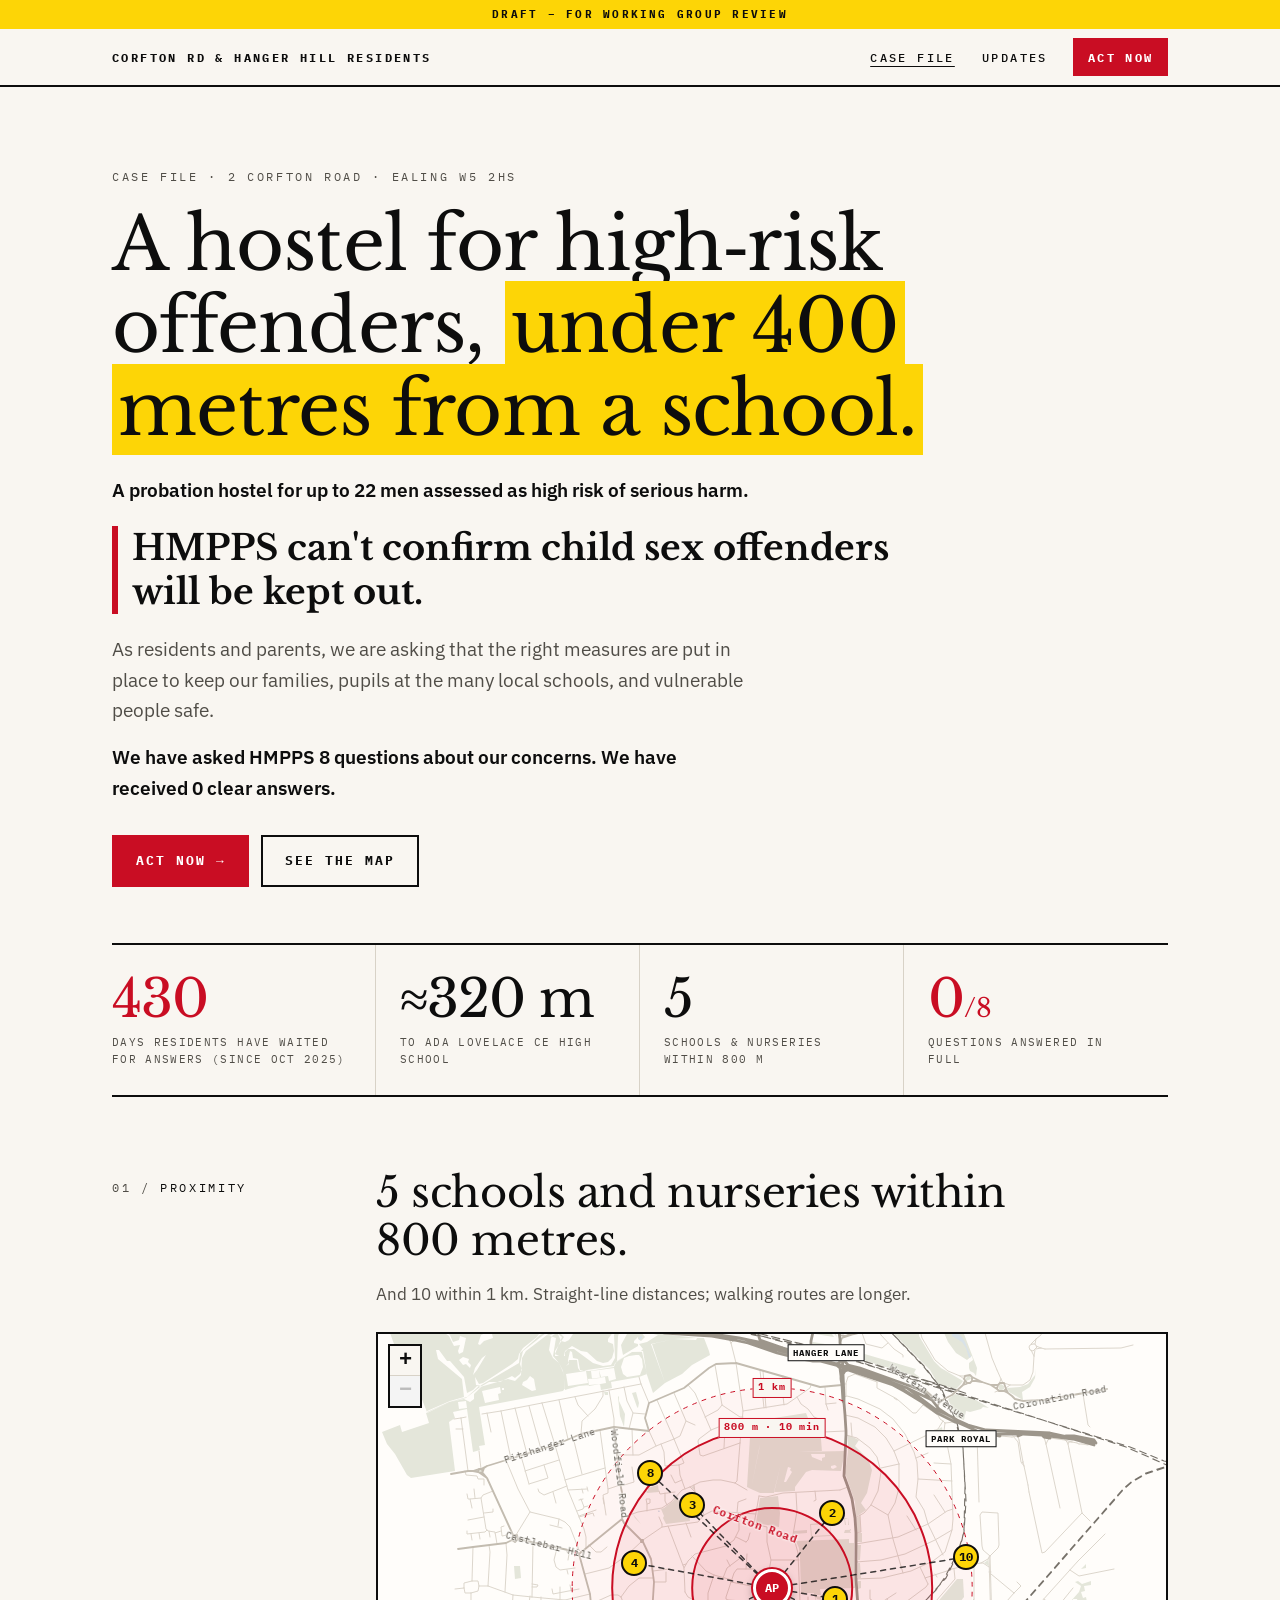
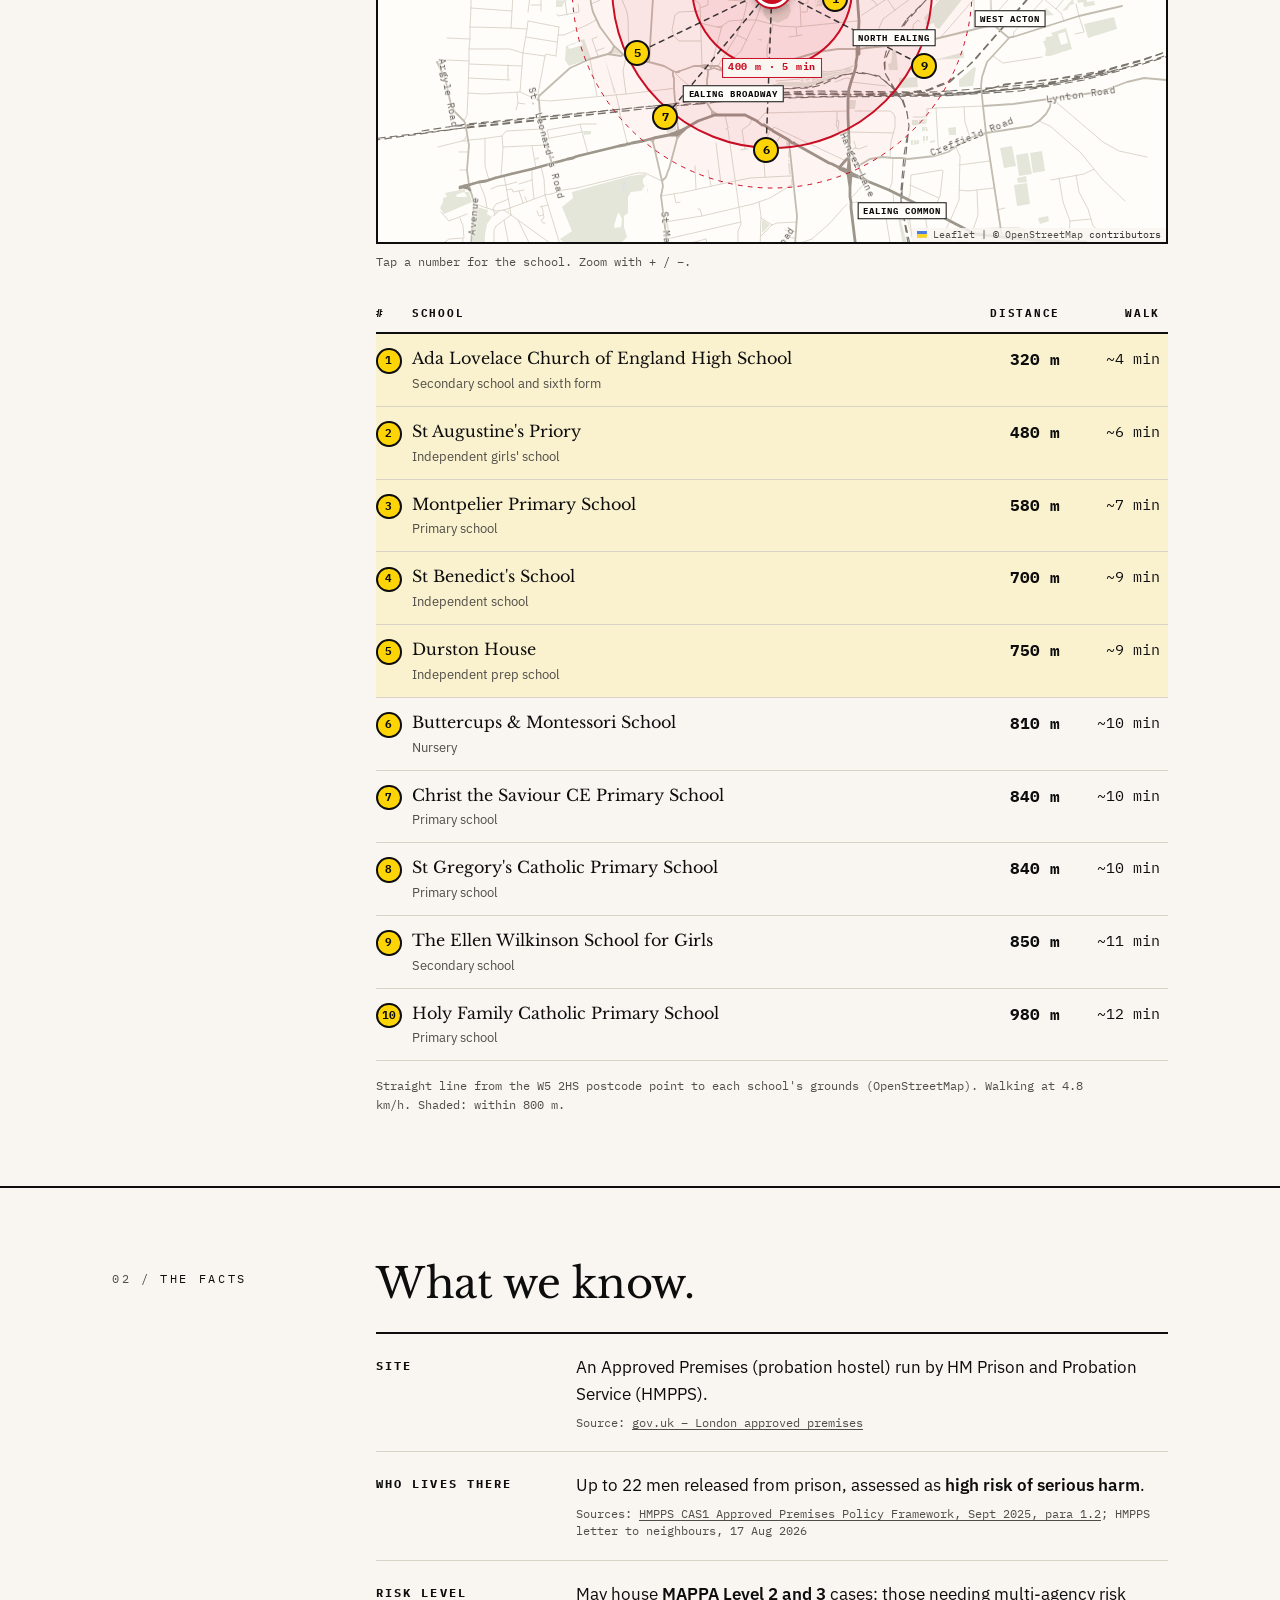
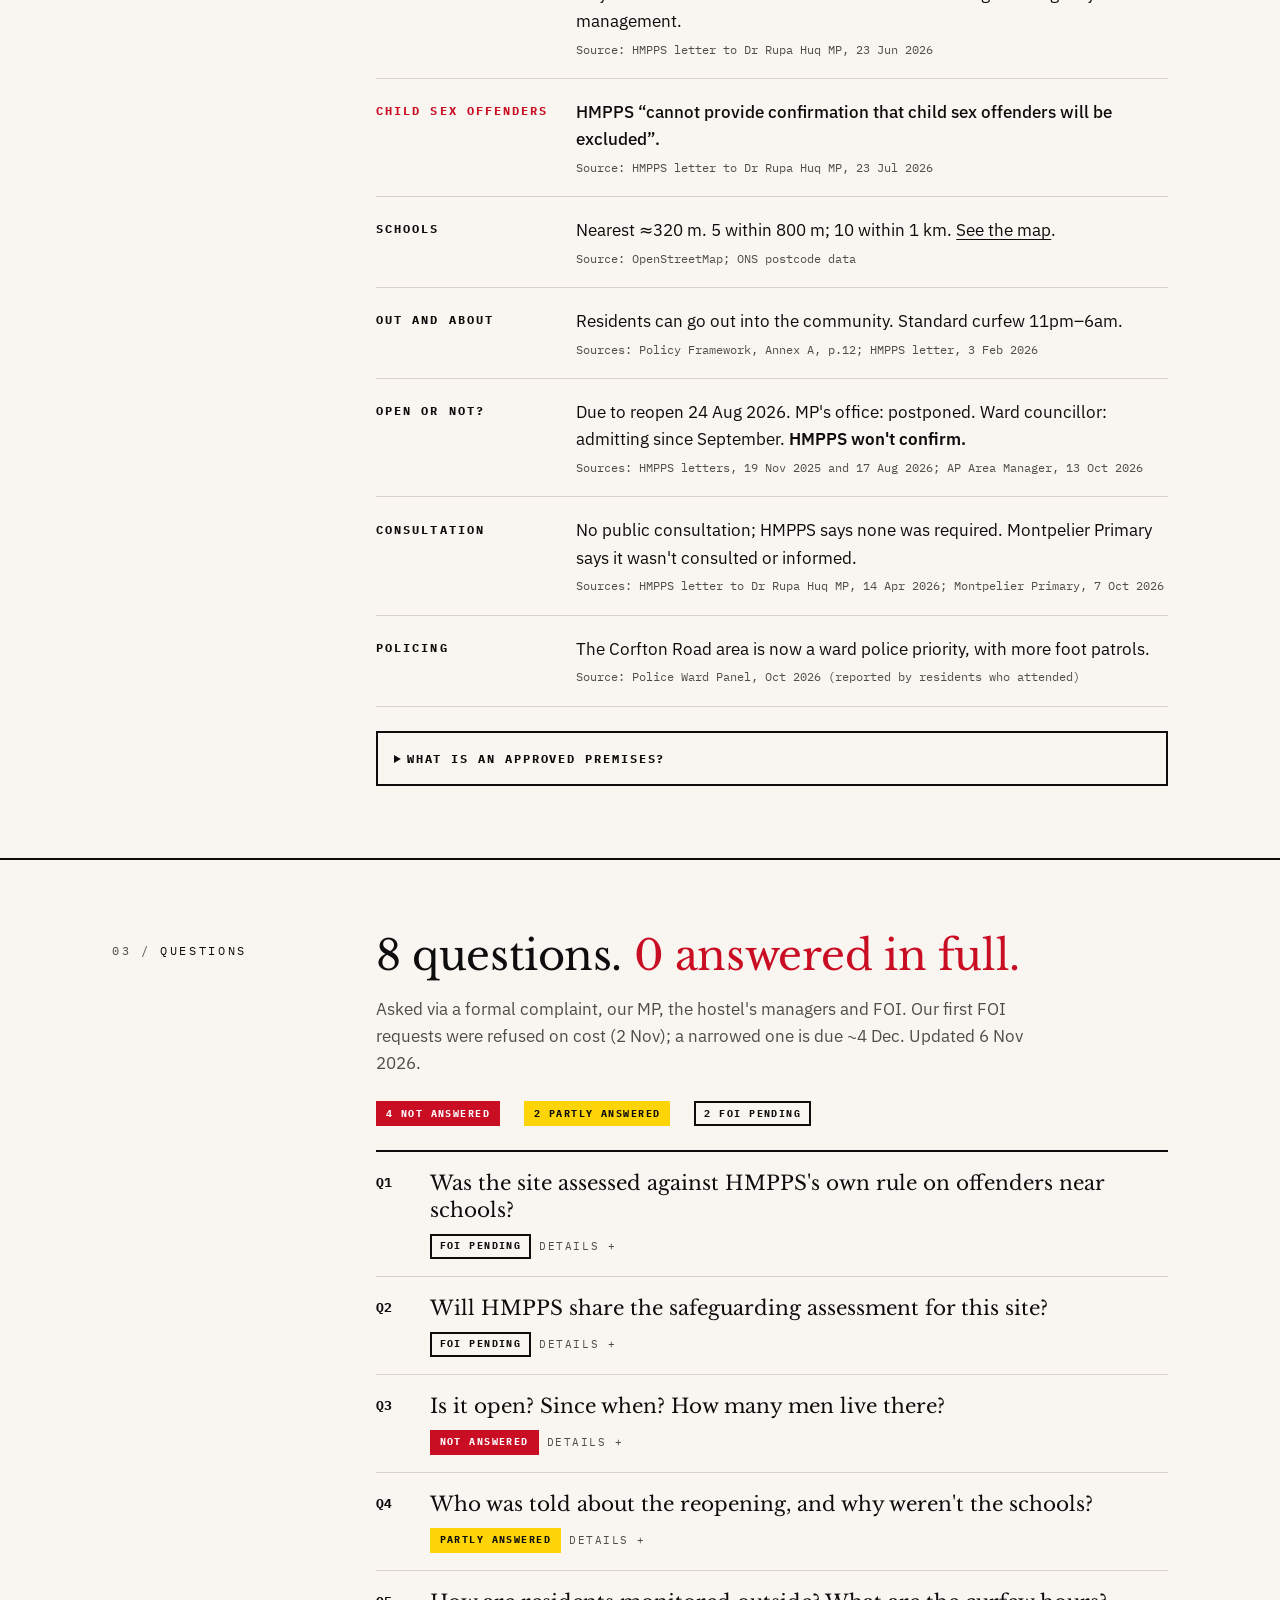
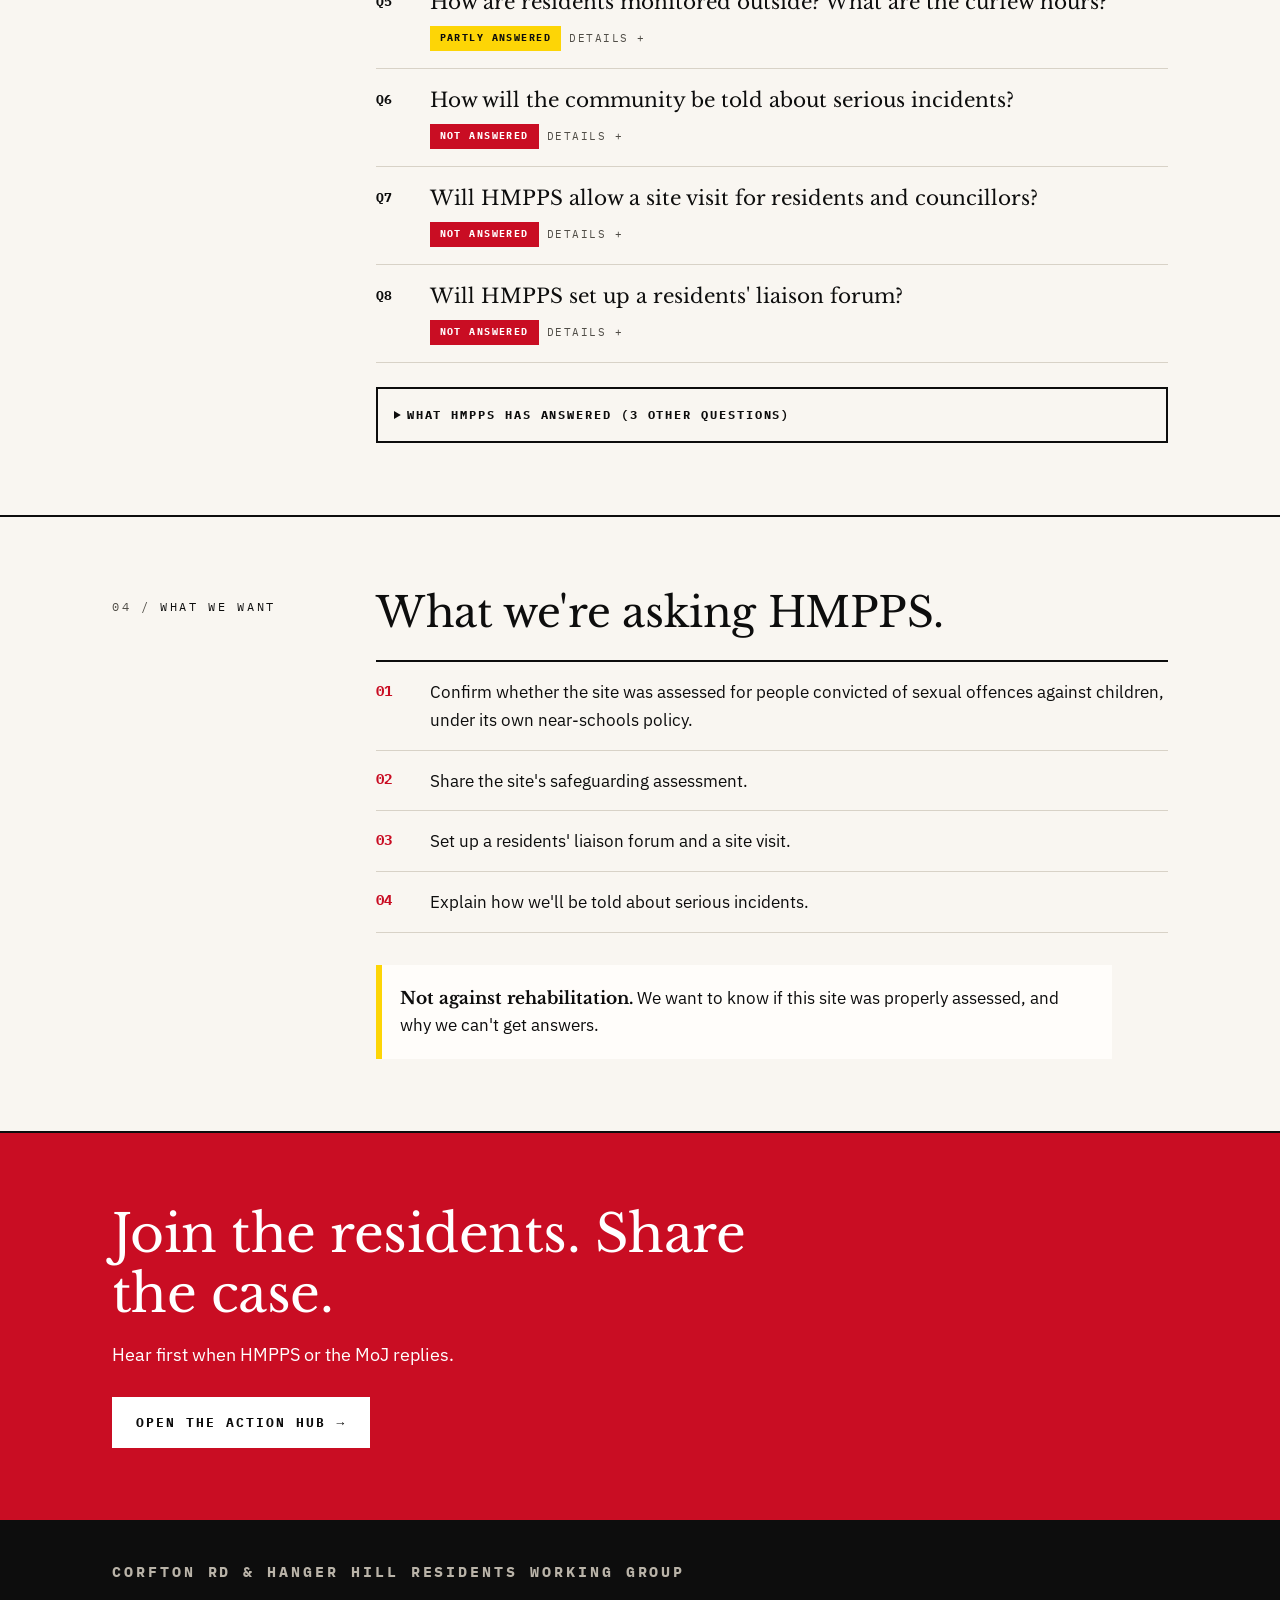
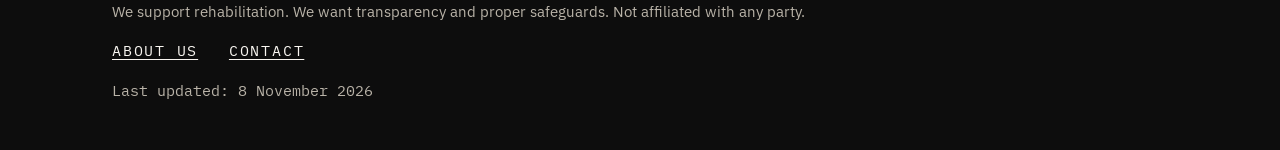
==== commit 54340d2d: "Case file and Act now: working group comments of 8 Nov - Hero: key line on child sex offenders in la" ====
--- a/index.html
+++ b/index.html
@@ -38,7 +38,10 @@
       <div class="wrap">
         <p class="eyebrow">Case file · 2 Corfton Road · Ealing W5 2HS</p>
         <h1>A hostel for high&#8209;risk offenders, <mark>under 400 metres from a school.</mark></h1>
-        <p class="lead"><strong>A probation hostel for up to 22 men assessed as high risk of serious harm.</strong> HMPPS can't confirm child sex offenders will be kept out. <strong><span data-count="total">8</span> questions. None answered in full.</strong></p>
+        <p class="lead"><strong>A probation hostel for up to 22 men assessed as high risk of serious harm.</strong></p>
+        <p class="hero-key">HMPPS can't confirm child sex offenders will be kept out.</p>
+        <p class="lead">As residents and parents, we are asking that the right measures are put in place to keep our families, pupils at the many local schools, and vulnerable people safe.</p>
+        <p class="lead"><strong>We have asked HMPPS <span data-count="total">8</span> questions about our concerns. We have received <span data-count="answered">0</span> clear answers.</strong></p>
         <div class="btn-row">
           <a class="btn btn-red" href="act.html">Act now →</a>
           <a class="btn" href="#map-section">See the map</a>
@@ -87,19 +90,6 @@
       </div>
     </section>
 
-    <!-- KEY QUOTE -->
-    <section class="band quote-band" aria-labelledby="key-q">
-      <div class="wrap">
-        <p class="eyebrow" id="key-q">The question HMPPS won't answer</p>
-        <blockquote>
-          <p class="big-quote" style="margin-top:1rem">HMPPS <mark>“cannot provide confirmation that child sex offenders will be excluded”</mark> from 2 Corfton Road.</p>
-          <p class="cite">HMPPS letter to Dr Rupa Huq MP · 23 July 2026</p>
-        </blockquote>
-        <p class="counter">Its own policy says some Approved Premises near schools are unsuitable for people convicted of sexual offences against minors. Was this one assessed? Asked since December 2025. <strong>No answer.</strong></p>
-        <p class="cite">HMPPS CAS1 Approved Premises Policy Framework, Annex A</p>
-      </div>
-    </section>
-
     <!-- 02 FACTS -->
     <section class="section" id="facts" aria-labelledby="facts-h">
       <div class="wrap section-grid">
@@ -321,7 +311,7 @@
       <p class="footer-brand">Corfton Rd &amp; Hanger Hill Residents Working Group</p>
       <p>We support rehabilitation. We want transparency and proper safeguards. Not affiliated with any party.</p>
       <p class="footer-links"><a href="about.html">About us</a> <a href="about.html#contact">Contact</a></p>
-      <p class="footer-meta">Last updated: <time datetime="2026-11-06">6 November 2026</time></p>
+      <p class="footer-meta">Last updated: <time datetime="2026-11-08">8 November 2026</time></p>
     </div>
   </footer>
 
--- a/styles.css
+++ b/styles.css
@@ -239,6 +239,14 @@
   max-width: 40rem;
 }
 .hero .lead strong { color: var(--ink); }
+.hero .lead + .lead { margin-top: 1rem; }
+/* The one sentence that matters most: bigger, serif, red rule. */
+.hero-key {
+  font-family: var(--serif); font-weight: 700;
+  font-size: clamp(1.45rem, 5.6vw, 2.2rem); line-height: 1.25;
+  color: var(--ink); max-width: 30ch;
+  margin: 1.25rem 0; padding-left: .9rem; border-left: 6px solid var(--alarm);
+}
 .hero .btn-row { margin-top: 2rem; }
 @media (min-width: 48em) {
   .hero { padding: 5rem 0 3.5rem; }
@@ -545,6 +553,16 @@
   color: var(--band-text); background: transparent;
   border: 2px solid var(--band-text); border-radius: 0; padding: .85rem .9rem;
 }
+.field select {
+  width: 100%; font: inherit; font-family: var(--mono); font-size: 1rem;
+  color: var(--band-text); background: transparent;
+  border: 2px solid var(--band-text); border-radius: 0; padding: .85rem .9rem;
+}
+.field select:focus { outline: none; border-color: var(--signal); box-shadow: 0 0 0 1px var(--signal); }
+.field select option { color: #0d0d0d; background: #fff; }
+.step-wide { grid-column: 1 / -1; }
+.school-form { max-width: none; margin-top: 1.25rem; }
+@media (min-width: 40em) { .school-form .field-full { grid-column: 1 / -1; } }
 .field input::placeholder { color: #8d887f; }
 .field input:focus { outline: none; border-color: var(--signal); box-shadow: 0 0 0 1px var(--signal); }
 .privacy-note { margin-top: .9rem; font-family: var(--mono); font-size: .72rem; color: var(--band-muted); max-width: 46rem; line-height: 1.6; }
@@ -574,6 +592,12 @@
 .step-plain { border-color: var(--band-text); }
 .step-plain .to { font-size: 1rem; margin-top: .6rem; }
 .step-plain .btn-row { margin-top: 1.25rem; }
+.to-list { margin: .6rem 0 0; padding-left: 1.2rem; color: var(--band-muted); }
+.to-list li + li { margin-top: .35rem; }
+.steps-intro { margin-top: 1.5rem; }
+.steps-intro .eyebrow { color: var(--signal); }
+.steps-intro .lead { margin-top: .5rem; }
+.steps-intro .details-form { margin-top: 1.25rem; }
 .share-line { margin-top: 1rem; font-family: var(--mono); font-size: .78rem; color: var(--band-muted); }
 .share-line a, .share-line .linklike { color: var(--signal); font-family: var(--mono); font-size: inherit; }
 .pending {
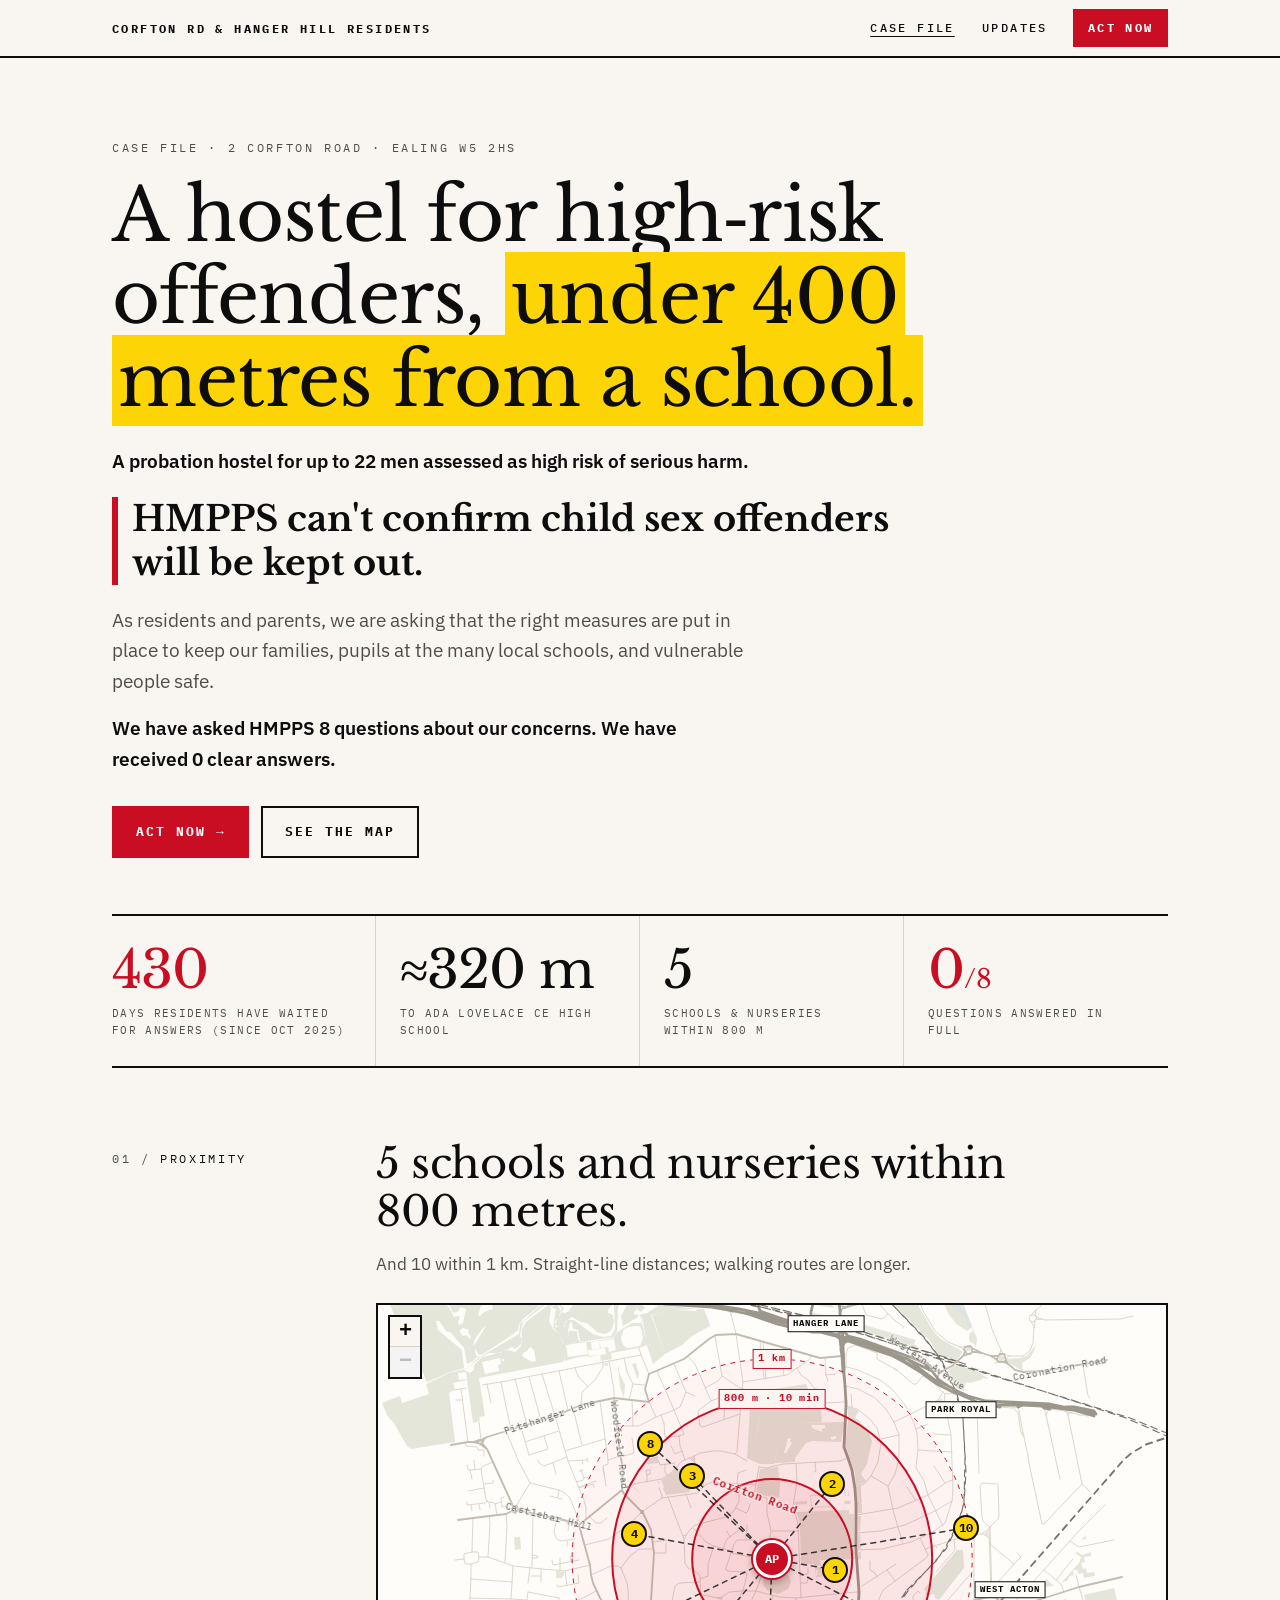
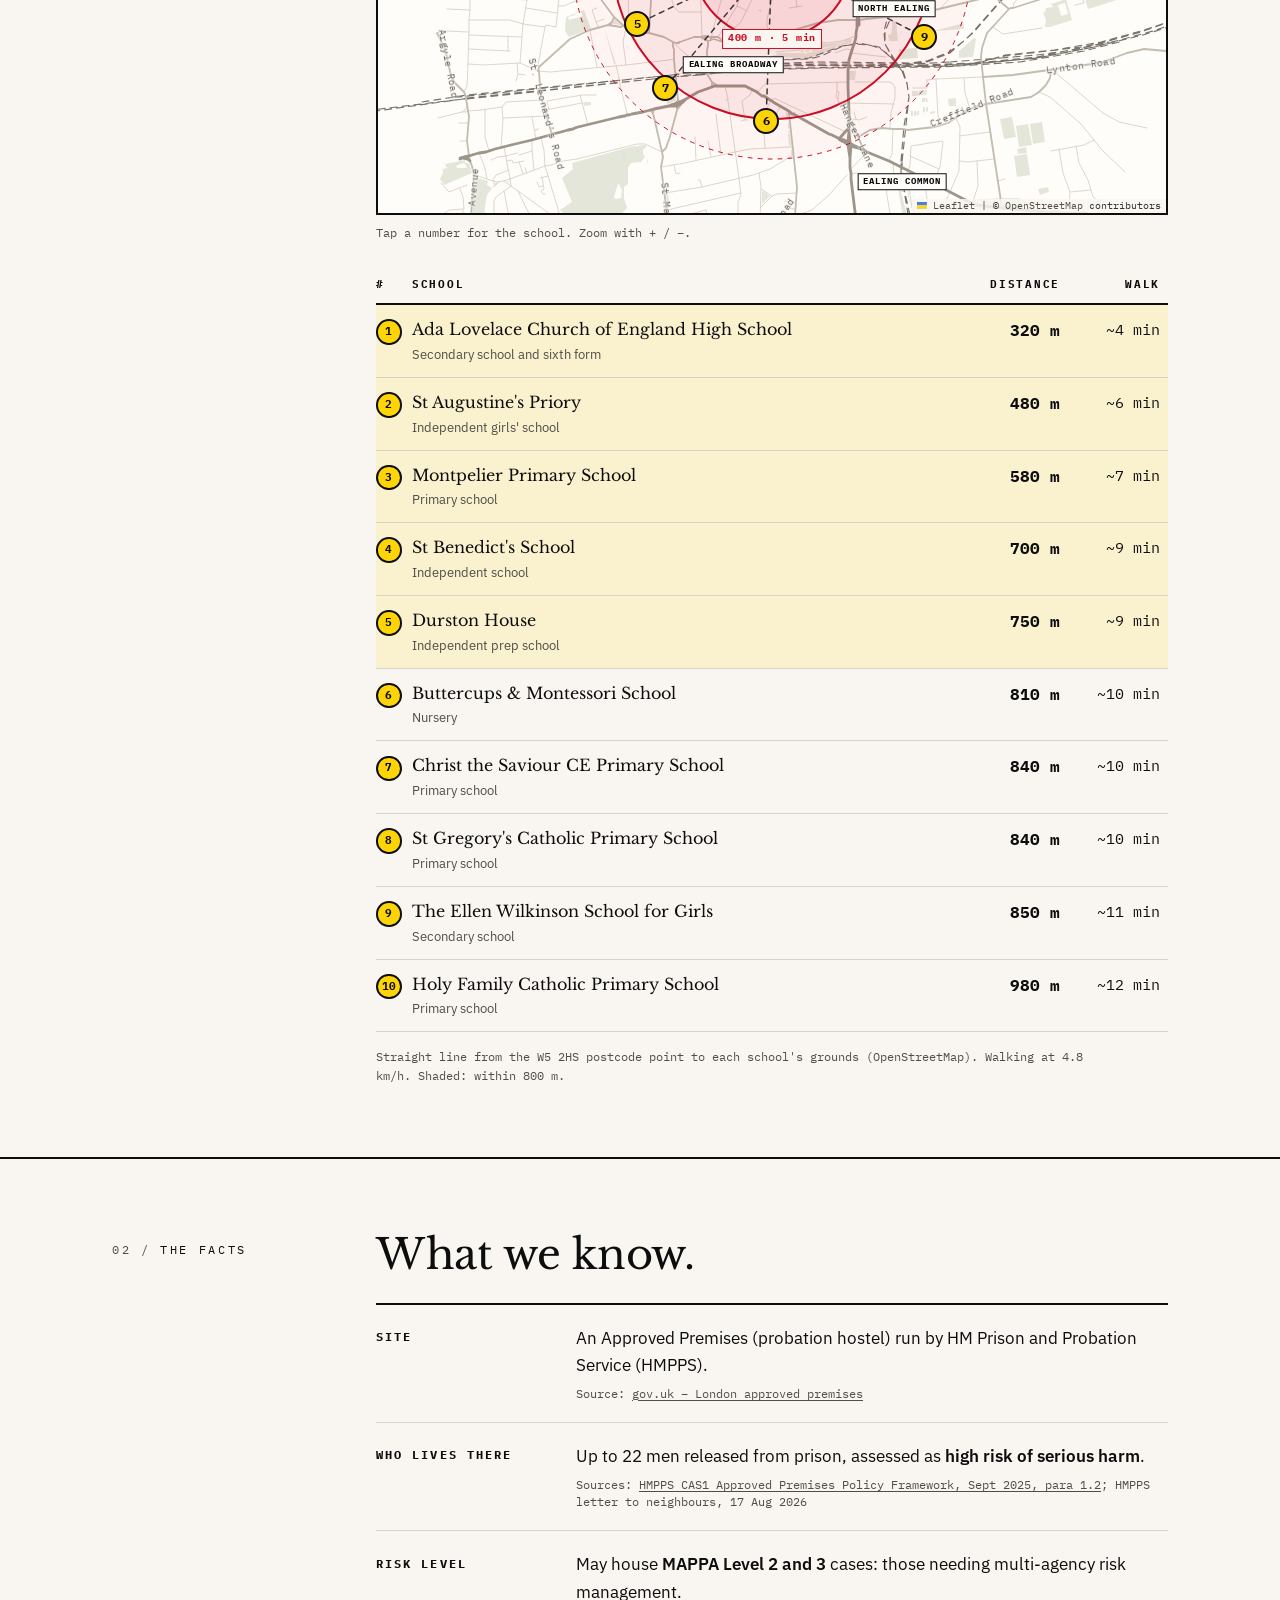
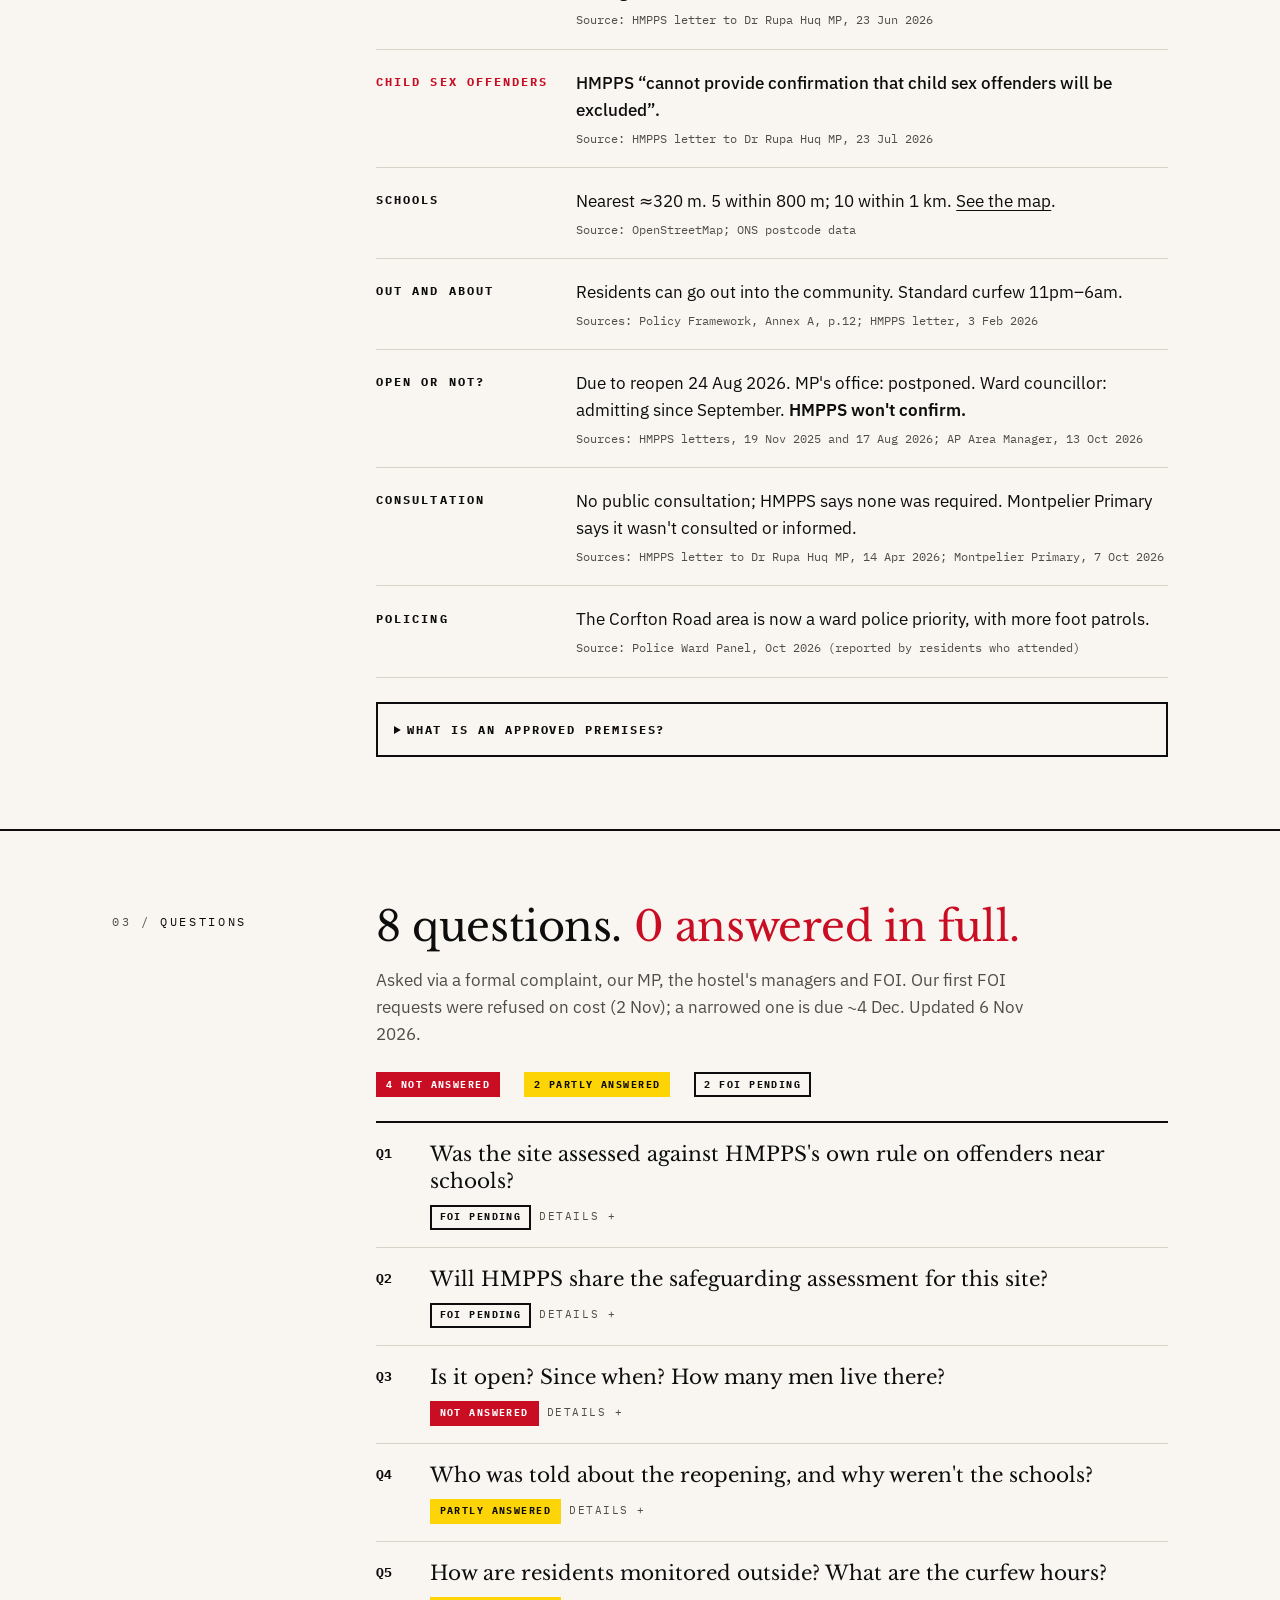
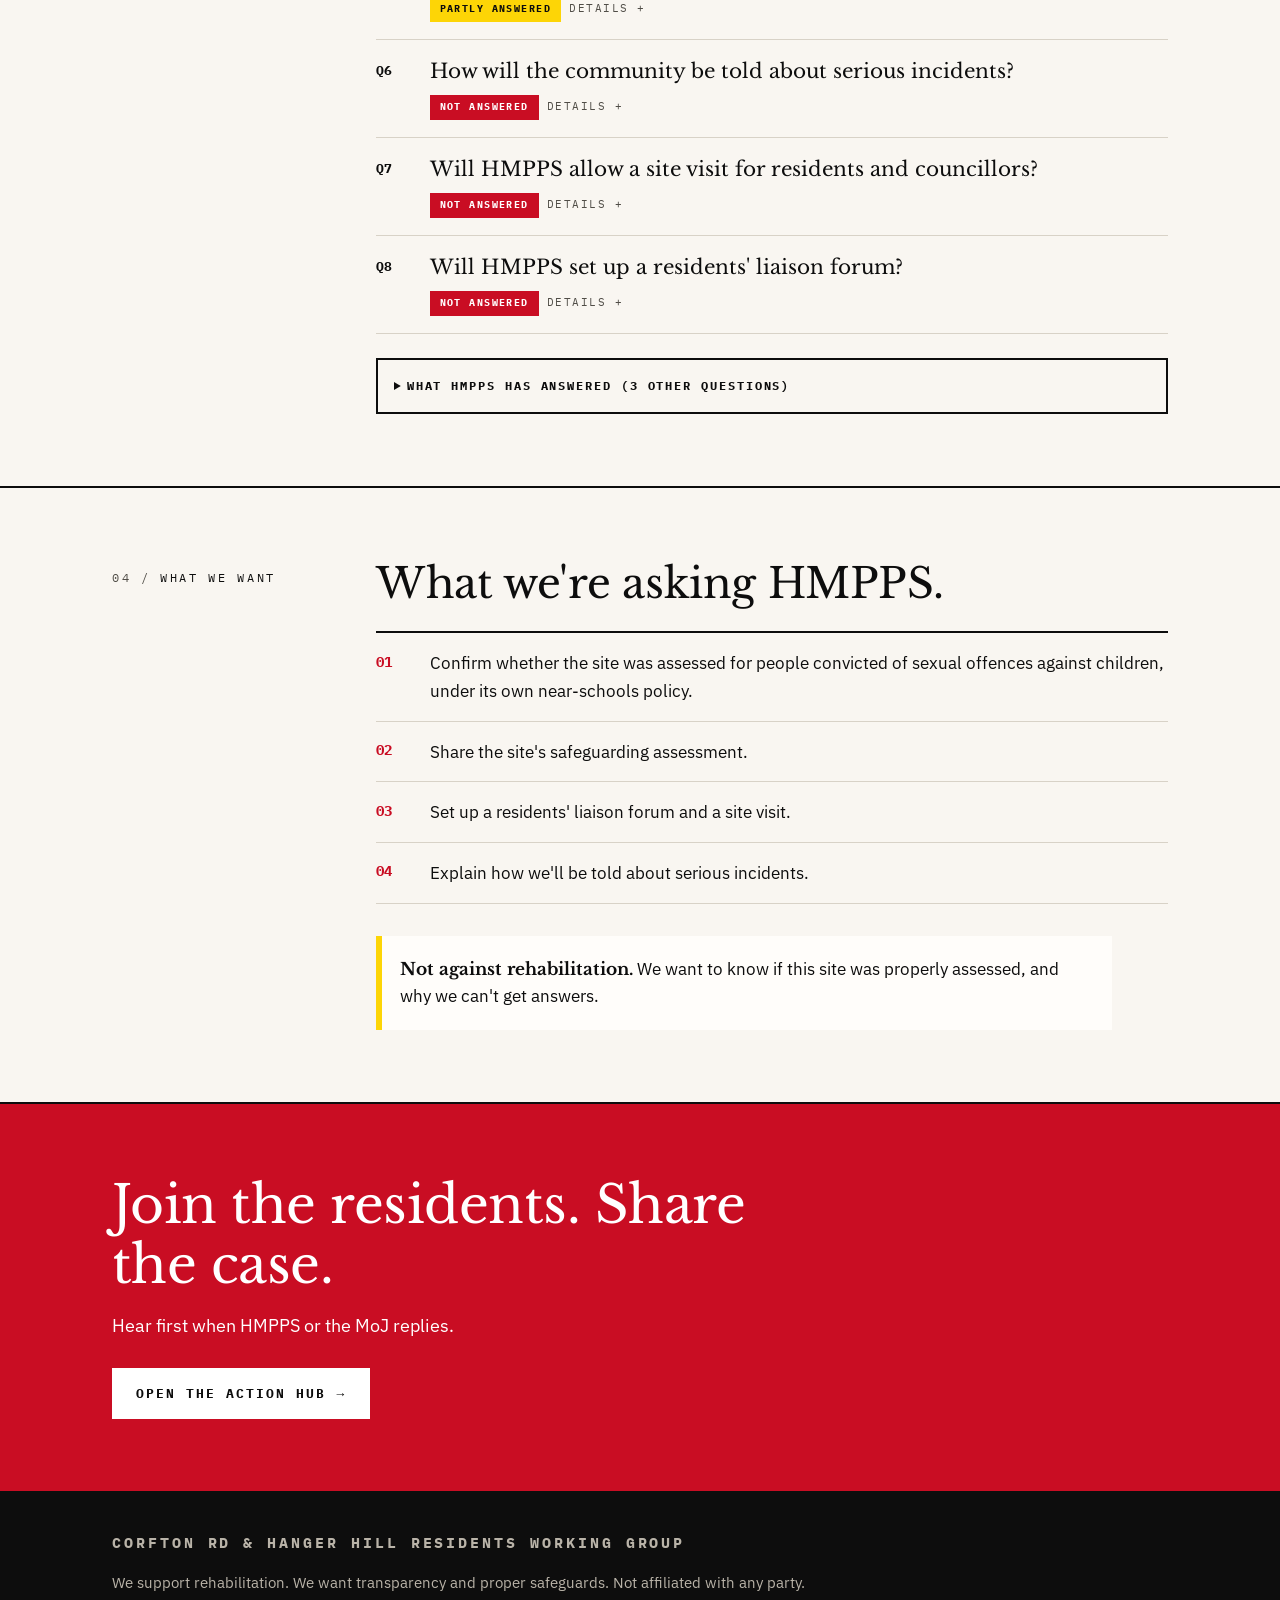
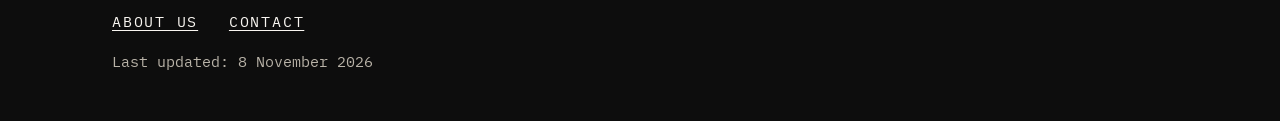
==== commit e4e5b0e5: "Remove the draft banner from all pages Co-Authored-By: Claude Opus 5.5 <noreply@anthropic.com>" ====
--- a/index.html
+++ b/index.html
@@ -17,8 +17,6 @@
 <body>
   <a class="skip" href="#main">Skip to content</a>
 
-  <!-- DRAFT: remove once the working group has signed off the text. -->
-  <p class="draft-banner">Draft – for working group review</p>
 
   <header class="site-header">
     <div class="wrap header-inner">
--- a/styles.css
+++ b/styles.css
@@ -115,20 +115,6 @@
 }
 
 .todo { background: var(--signal); color: #0d0d0d; padding: 0 .3em; font-family: var(--mono); font-size: .85em; }
-
-/* ---------- Draft strip ---------- */
-.draft-banner {
-  margin: 0;
-  background: var(--signal);
-  color: #0d0d0d;
-  font-family: var(--mono);
-  font-size: .7rem;
-  font-weight: 700;
-  letter-spacing: .2em;
-  text-transform: uppercase;
-  text-align: center;
-  padding: .35rem 1rem;
-}
 
 /* ---------- Header ---------- */
 .site-header {
@@ -671,13 +657,55 @@
 .poster.ink-saver .p-cta p, .poster.ink-saver .p-cta .p-cta-head, .poster.ink-saver .p-url { color: var(--pk) !important; }
 .poster.ink-saver .p-qr { padding: 0; }
 
+.mode-toggle { display: flex; flex-wrap: wrap; gap: .5rem; margin-top: 1.5rem; }
+.mode-toggle .btn[aria-pressed="true"] { background: var(--ink); color: var(--bg); border-color: var(--ink); }
+
+/* ---------- Leaflets (4 × A6 on one A4 sheet) ----------
+   Each cell is a quarter of A4; the leaflet sits inside it with a white margin so home printers
+   (which can't print to the edge) don't clip it. Dashed lines mark where to cut. */
+.leaflet-stage { container-type: inline-size; width: min(100% - 2 * var(--gutter), 794px); margin: 2rem auto 3rem; }
+.leaflet-stage[hidden] { display: none; }
+.leaflet-sheet {
+  position: relative;
+  aspect-ratio: 210 / 297;
+  background: #fff;
+  display: grid; grid-template-columns: 1fr 1fr; grid-template-rows: 1fr 1fr;
+  box-shadow: 0 12px 40px rgba(0, 0, 0, .18);
+}
+.leaflet-sheet::before, .leaflet-sheet::after { content: ""; position: absolute; z-index: 1; pointer-events: none; }
+.leaflet-sheet::before { left: 50%; top: 0; bottom: 0; border-left: 1px dashed #777; }
+.leaflet-sheet::after { top: 50%; left: 0; right: 0; border-top: 1px dashed #777; }
+.leaflet-cell { padding: 2.6cqw; min-height: 0; display: flex; }
+.poster.leaflet {
+  flex: 1; aspect-ratio: auto; min-height: 0;
+  font-size: calc(100cqw / 60);
+  border-width: .55em;
+  padding: 1.2em 1.3em 1em;
+  gap: .6em;
+  box-shadow: none;
+}
+.leaflet .p-eyebrow { font-size: .62em; letter-spacing: .22em; }
+.leaflet .p-head { font-size: 1.95em; }
+.leaflet .p-label { font-size: .56em; letter-spacing: .14em; }
+.leaflet .p-schools li { font-size: .78em; padding: .22em 0; }
+.leaflet .p-quote p { font-size: 1.12em; }
+.leaflet .p-quote cite { font-size: .56em; letter-spacing: .1em; }
+.leaflet .p-score { font-size: .98em; line-height: 1.45; }
+.leaflet .p-cta { padding: .9em 1em; gap: 1em; }
+.leaflet .p-cta p { font-size: .85em; }
+.leaflet .p-cta .p-cta-head { font-size: 1.9em; }
+.leaflet .p-qr { flex-basis: 6.2em; width: 6.2em; height: 6.2em; padding: .35em; }
+.leaflet .p-foot { font-size: .55em; }
+
 @media print {
   @page { size: A4; margin: 0; }
   html, body { background: #fff !important; }
-  .poster-body .skip, .poster-body .draft-banner, .poster-body .site-header,
+  .poster-body .skip, .poster-body .site-header,
   .poster-body .site-footer, .poster-body .poster-toolbar { display: none !important; }
-  .poster-stage { width: 210mm; margin: 0; }
-  .poster { width: 210mm; height: 297mm; aspect-ratio: auto; box-shadow: none; }
+  .poster-stage, .leaflet-stage { width: 210mm; margin: 0; }
+  .poster-stage > .poster { width: 210mm; height: 297mm; aspect-ratio: auto; box-shadow: none; }
+  .leaflet-sheet { width: 210mm; height: 296mm; aspect-ratio: auto; box-shadow: none; overflow: hidden; }
+  .poster-stage[hidden] { display: none; }
 }
 
 /* ---------- Footer ---------- */
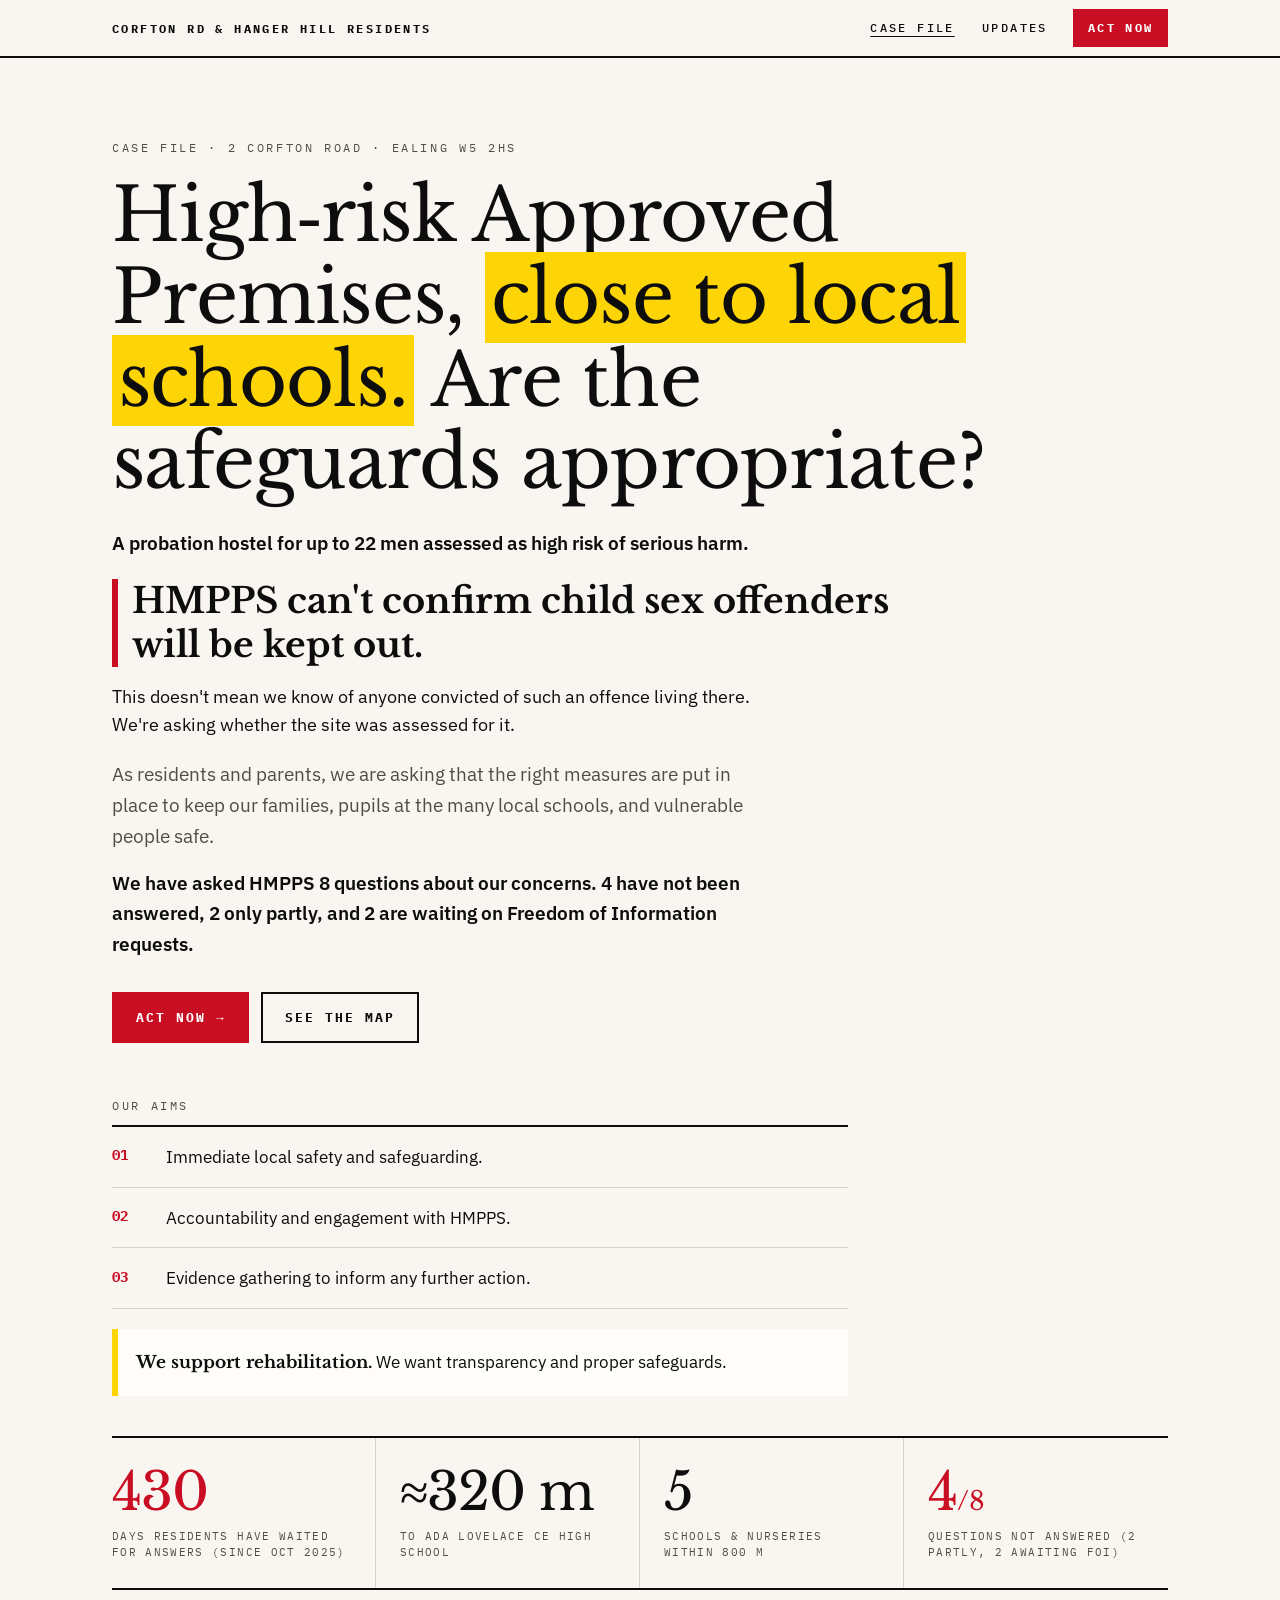
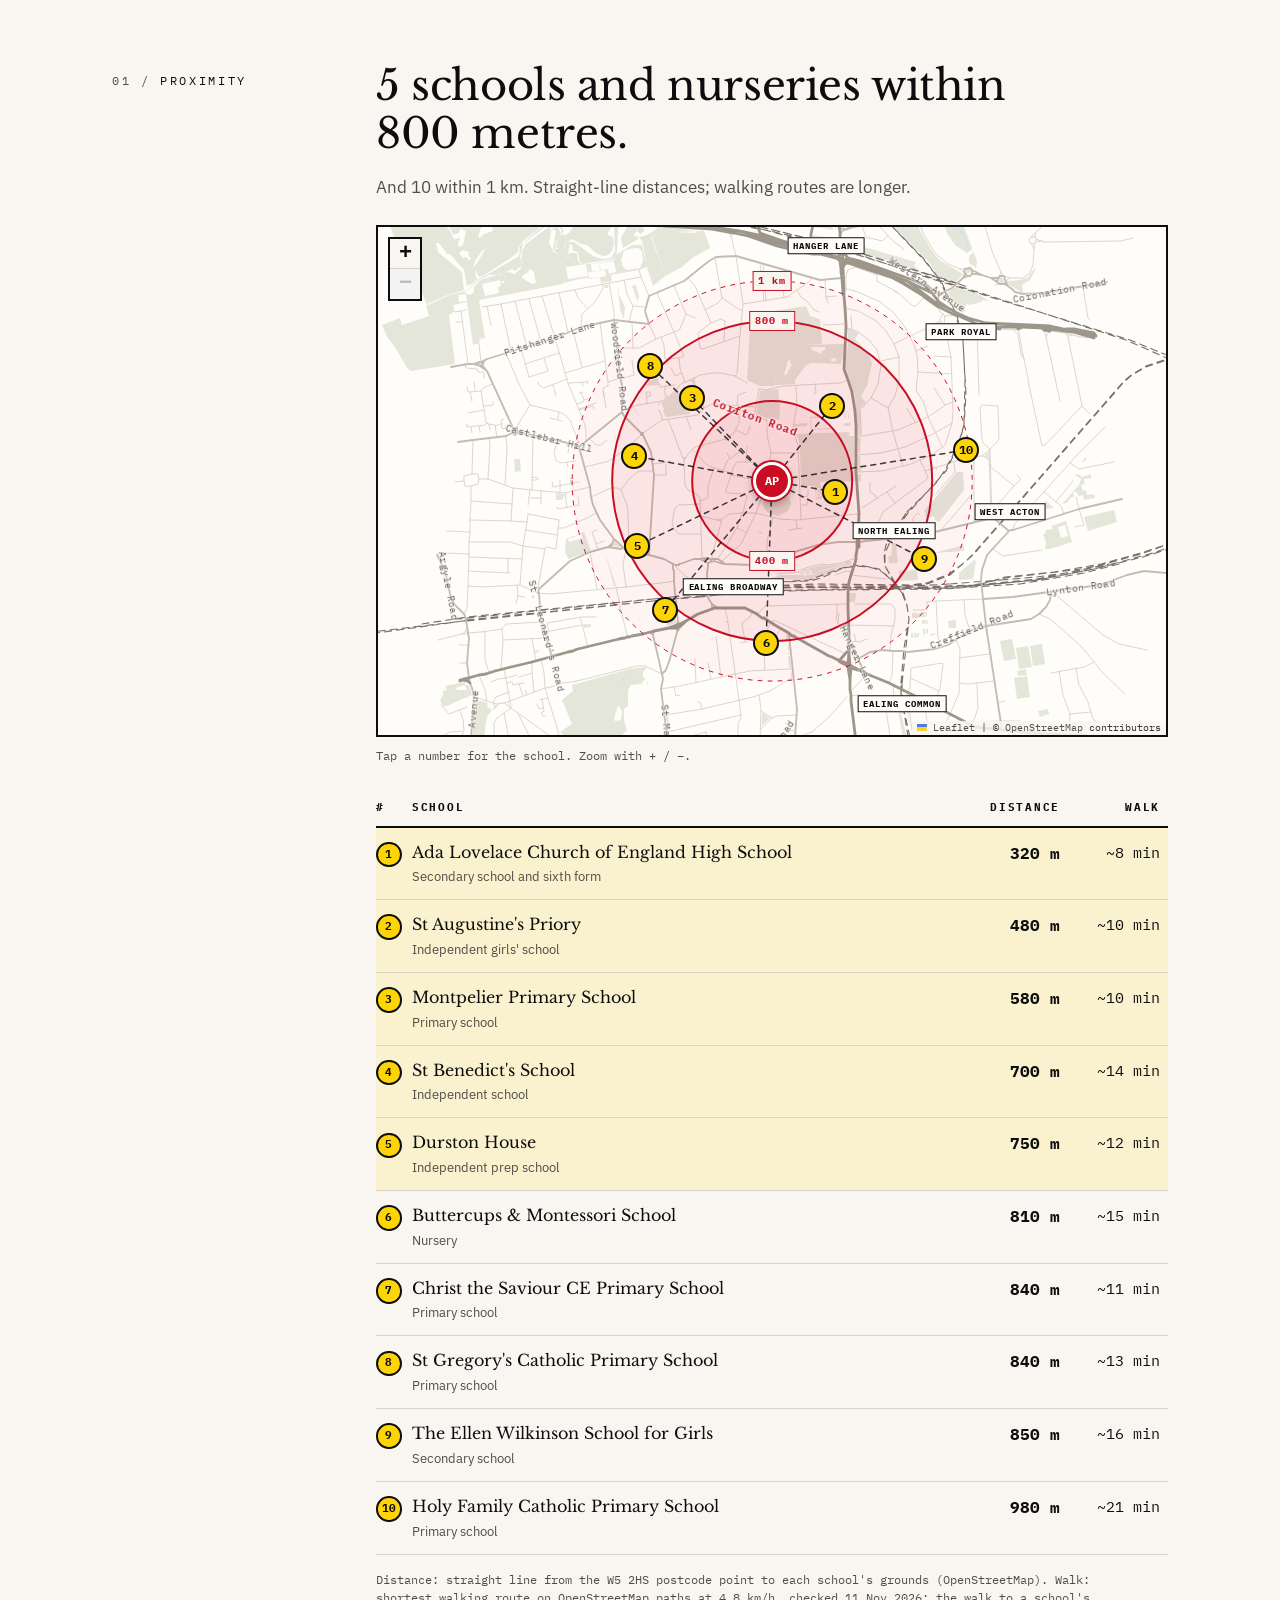
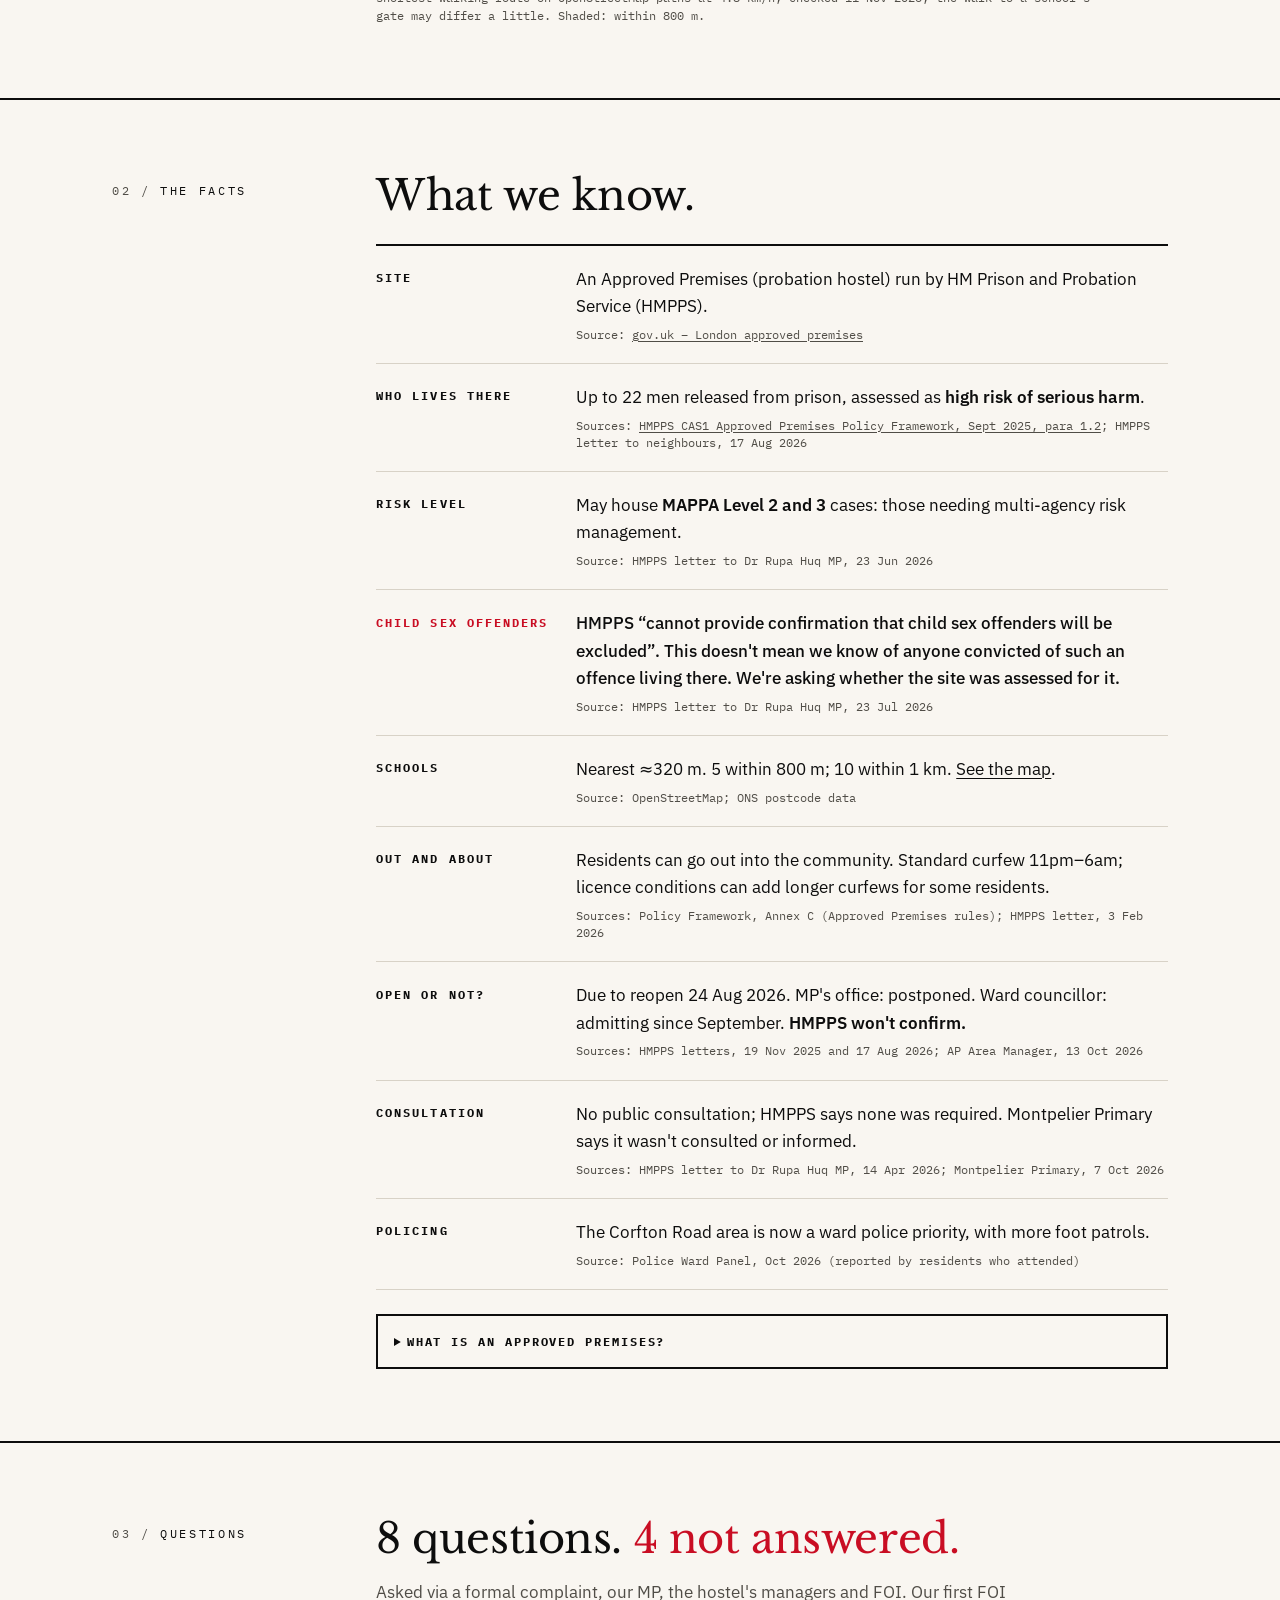
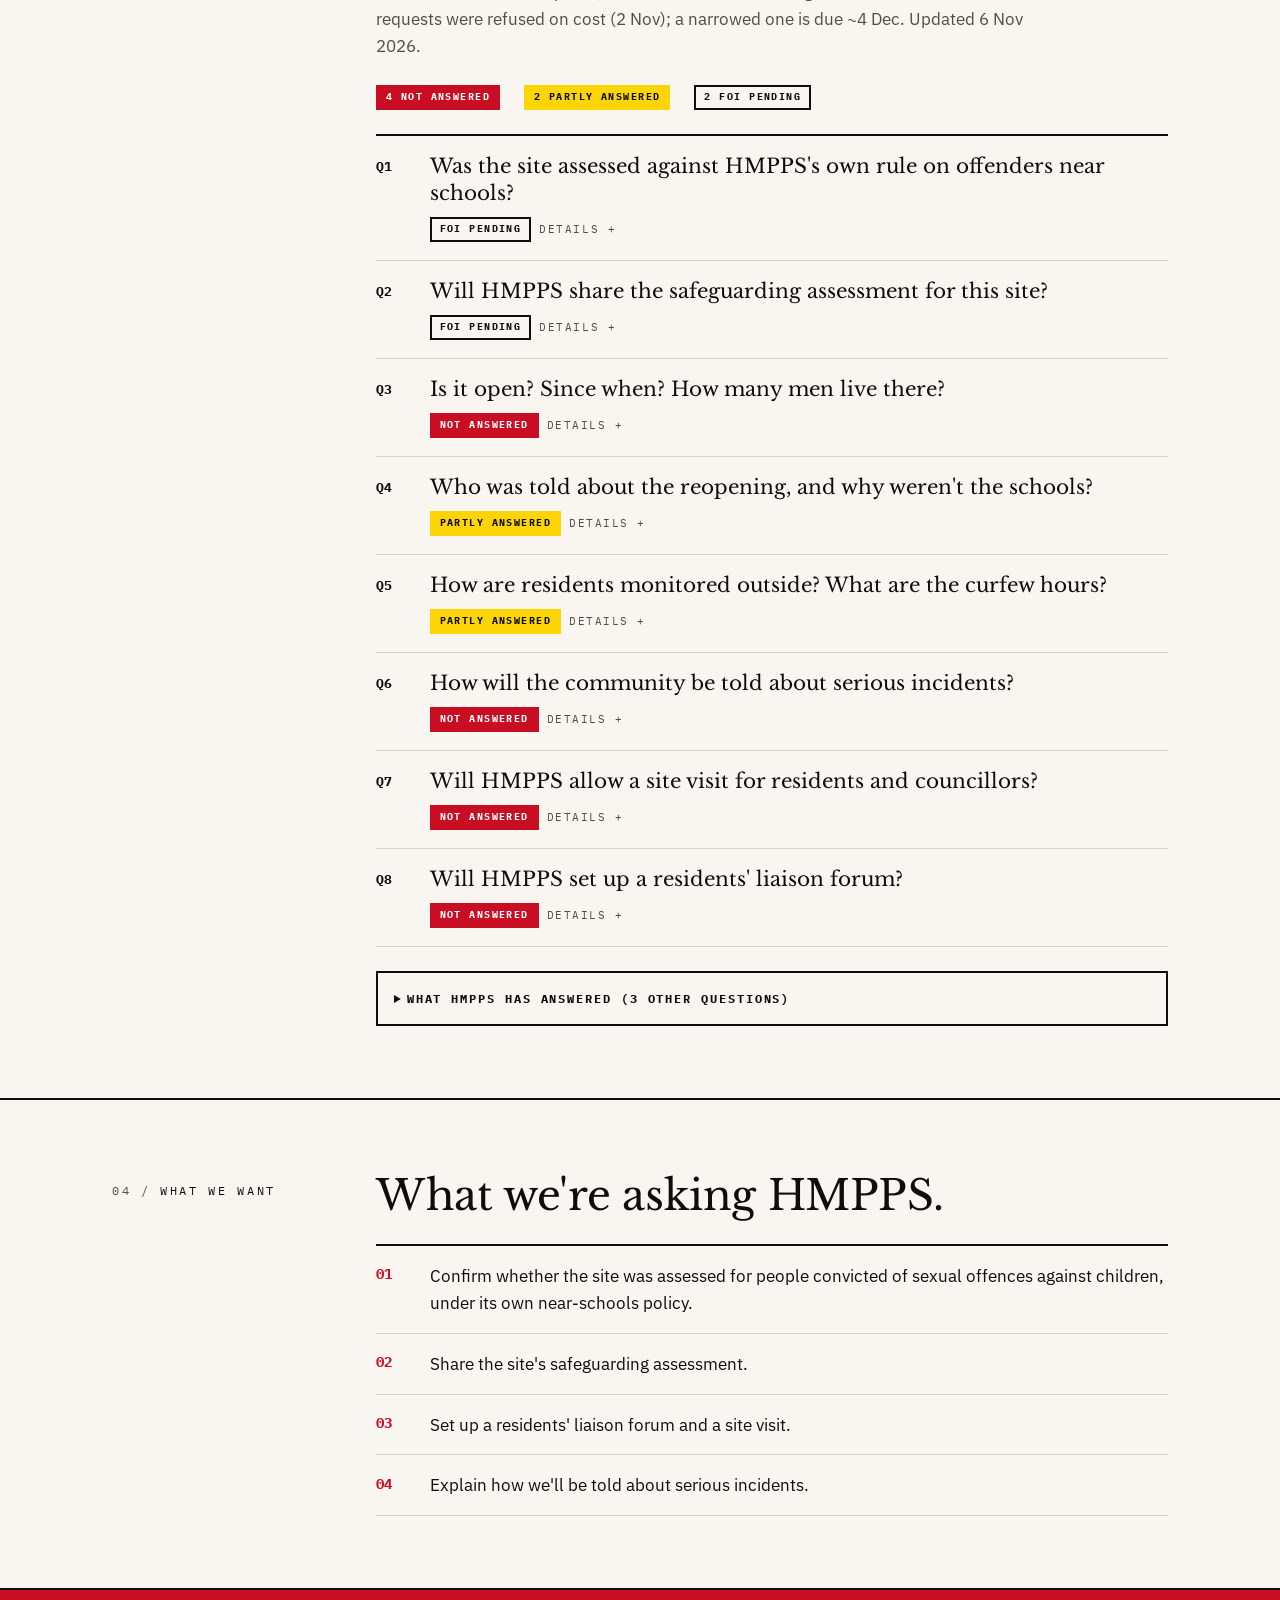
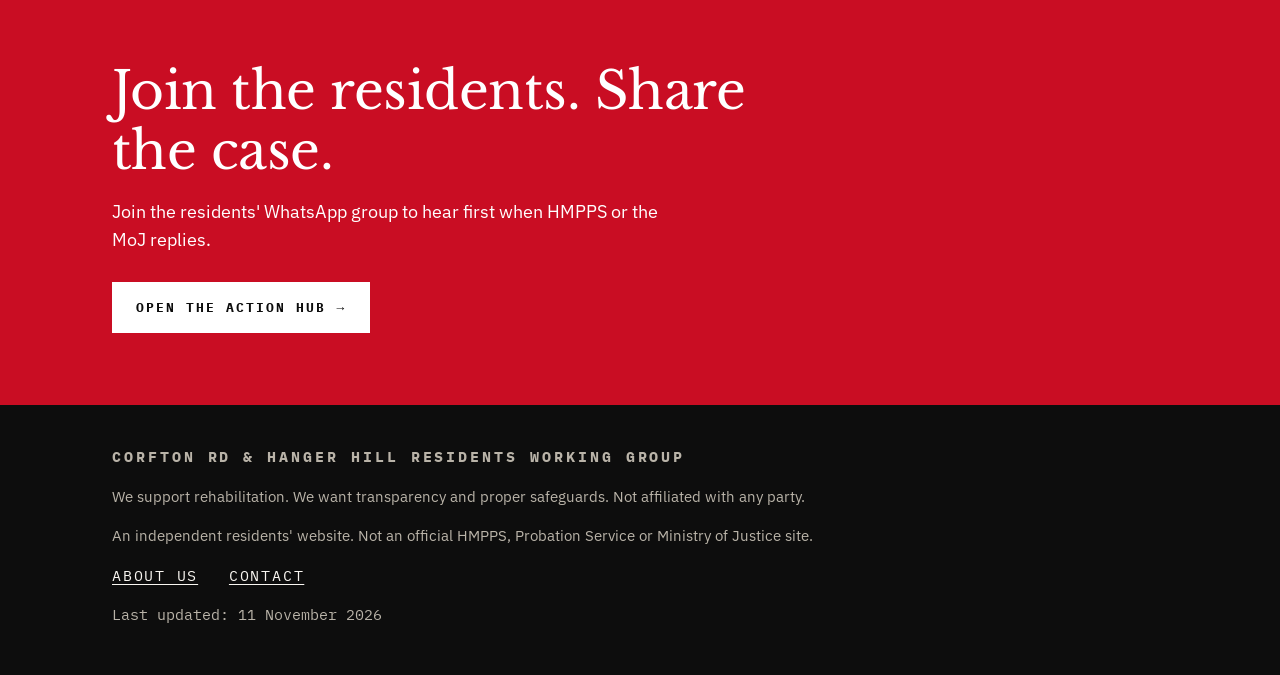
==== commit 16bb6c67: "Jas's comments: balanced headline, question split, no-evidence note on child sex offenders, our aims" ====
--- a/index.html
+++ b/index.html
@@ -5,10 +5,10 @@
   <meta name="viewport" content="width=device-width, initial-scale=1">
   <meta name="color-scheme" content="light dark">
   <title>Case file: 2 Corfton Road – Hanger Hill Residents</title>
-  <meta name="description" content="2 Corfton Road, Ealing W5, is a probation hostel for up to 22 men assessed as high risk of serious harm, under 400 metres from a school. HMPPS cannot confirm child sex offenders will be excluded.">
+  <meta name="description" content="2 Corfton Road, Ealing W5, is a probation hostel for up to 22 men assessed as high risk of serious harm, close to local schools. Residents are asking whether the safeguards are appropriate.">
   <!-- The WhatsApp/social preview uses og:title. Keep it in step with the headline. -->
-  <meta property="og:title" content="A hostel for high-risk offenders, under 400 metres from a school">
-  <meta property="og:description" content="HMPPS cannot confirm child sex offenders will be excluded from 2 Corfton Road, Ealing W5. Residents have asked 8 questions. None has been answered in full.">
+  <meta property="og:title" content="High-risk Approved Premises, close to local schools. Are the safeguards appropriate?">
+  <meta property="og:description" content="Residents have asked HMPPS 8 questions about 2 Corfton Road, Ealing W5: 4 not answered, 2 partly answered, 2 awaiting Freedom of Information replies.">
   <meta property="og:type" content="website">
   <meta property="og:url" content="https://2corftonroad.co.uk/">
   <link rel="stylesheet" href="vendor/leaflet/leaflet.css">
@@ -35,15 +35,29 @@
     <section class="hero">
       <div class="wrap">
         <p class="eyebrow">Case file · 2 Corfton Road · Ealing W5 2HS</p>
-        <h1>A hostel for high&#8209;risk offenders, <mark>under 400 metres from a school.</mark></h1>
+        <h1>High&#8209;risk Approved Premises, <mark>close to local schools.</mark> Are the safeguards appropriate?</h1>
         <p class="lead"><strong>A probation hostel for up to 22 men assessed as high risk of serious harm.</strong></p>
         <p class="hero-key">HMPPS can't confirm child sex offenders will be kept out.</p>
+        <p class="hero-note">This doesn't mean we know of anyone convicted of such an offence living there. We're asking whether the site was assessed for it.</p>
         <p class="lead">As residents and parents, we are asking that the right measures are put in place to keep our families, pupils at the many local schools, and vulnerable people safe.</p>
-        <p class="lead"><strong>We have asked HMPPS <span data-count="total">8</span> questions about our concerns. We have received <span data-count="answered">0</span> clear answers.</strong></p>
+        <p class="lead"><strong>We have asked HMPPS <span data-count="total">8</span> questions about our concerns. <span data-status-count="unanswered">4</span> have not been answered, <span data-status-count="partly">2</span> only partly, and <span data-status-count="referred">2</span> are waiting on Freedom of Information requests.</strong></p>
         <div class="btn-row">
           <a class="btn btn-red" href="act.html">Act now →</a>
           <a class="btn" href="#map-section">See the map</a>
         </div>
+      </div>
+    </section>
+
+    <!-- AIMS -->
+    <section class="aims" aria-labelledby="aims-h">
+      <div class="wrap">
+        <h2 id="aims-h" class="eyebrow">Our aims</h2>
+        <ol class="asks">
+          <li>Immediate local safety and safeguarding.</li>
+          <li>Accountability and engagement with HMPPS.</li>
+          <li>Evidence gathering to inform any further action.</li>
+        </ol>
+        <p class="principle"><strong>We support rehabilitation.</strong> We want transparency and proper safeguards.</p>
       </div>
     </section>
 
@@ -54,7 +68,7 @@
           <div class="stat stat-alert"><span class="stat-num" data-days-since="2025-10-01">401</span><span class="stat-label">Days residents have waited for answers (since Oct 2025)</span></div>
           <div class="stat"><span class="stat-num" data-stat="nearest-m">≈320 m</span><span class="stat-label">To Ada Lovelace CE High School</span></div>
           <div class="stat"><span class="stat-num" data-stat="within-800">5</span><span class="stat-label">Schools &amp; nurseries within 800 m</span></div>
-          <div class="stat stat-alert"><span class="stat-num"><span data-count="answered">0</span><small>/<span data-count="total">8</span></small></span><span class="stat-label">Questions answered in full</span></div>
+          <div class="stat stat-alert"><span class="stat-num"><span data-status-count="unanswered">4</span><small>/<span data-count="total">8</span></small></span><span class="stat-label">Questions not answered (<span data-status-count="partly">2</span> partly, <span data-status-count="referred">2</span> awaiting FOI)</span></div>
         </div>
       </div>
     </section>
@@ -83,7 +97,7 @@
               </tbody>
             </table>
           </div>
-          <p class="method">Straight line from the W5 2HS postcode point to each school's grounds (OpenStreetMap). Walking at 4.8 km/h. Shaded: within 800 m.</p>
+          <p class="method">Distance: straight line from the W5 2HS postcode point to each school's grounds (OpenStreetMap). Walk: shortest walking route on OpenStreetMap paths at 4.8 km/h, checked 11 Nov 2026; the walk to a school's gate may differ a little. Shaded: within 800 m.</p>
         </div>
       </div>
     </section>
@@ -112,7 +126,7 @@
             </div>
             <div class="fact fact-key">
               <dt>Child sex offenders</dt>
-              <dd>HMPPS “cannot provide confirmation that child sex offenders will be excluded”.
+              <dd>HMPPS “cannot provide confirmation that child sex offenders will be excluded”. This doesn't mean we know of anyone convicted of such an offence living there. We're asking whether the site was assessed for it.
                 <span class="src">Source: HMPPS letter to Dr Rupa Huq MP, 23 Jul 2026</span></dd>
             </div>
             <div class="fact">
@@ -122,8 +136,8 @@
             </div>
             <div class="fact">
               <dt>Out and about</dt>
-              <dd>Residents can go out into the community. Standard curfew 11pm–6am.
-                <span class="src">Sources: Policy Framework, Annex A, p.12; HMPPS letter, 3 Feb 2026</span></dd>
+              <dd>Residents can go out into the community. Standard curfew 11pm–6am; licence conditions can add longer curfews for some residents.
+                <span class="src">Sources: Policy Framework, Annex C (Approved Premises rules); HMPPS letter, 3 Feb 2026</span></dd>
             </div>
             <div class="fact">
               <dt>Open or not?</dt>
@@ -157,7 +171,7 @@
       <div class="wrap section-grid">
         <p class="section-label"><span>03 /</span> Questions</p>
         <div class="section-body">
-          <h2 id="q-h"><span data-count="total">8</span> questions. <span style="color:var(--alarm)"><span data-count="answered">0</span> answered in full.</span></h2>
+          <h2 id="q-h"><span data-count="total">8</span> questions. <span style="color:var(--alarm)"><span data-status-count="unanswered">4</span> not answered.</span></h2>
           <p class="intro">Asked via a formal complaint, our MP, the hostel's managers and FOI. Our first FOI requests were refused on cost (2 Nov); a narrowed one is due ~4 Dec. Updated <time datetime="2026-11-06">6 Nov 2026</time>.</p>
           <p class="q-score" aria-label="Summary">
             <span class="badge unanswered"><span data-status-count="unanswered">4</span> not answered</span>
@@ -288,7 +302,6 @@
             <li>Set up a residents' liaison forum and a site visit.</li>
             <li>Explain how we'll be told about serious incidents.</li>
           </ol>
-          <p class="principle"><strong>Not against rehabilitation.</strong> We want to know if this site was properly assessed, and why we can't get answers.</p>
         </div>
       </div>
     </section>
@@ -297,7 +310,7 @@
     <section class="cta-band" aria-labelledby="cta-h">
       <div class="wrap">
         <h2 id="cta-h">Join the residents. Share the case.</h2>
-        <p>Hear first when HMPPS or the MoJ replies.</p>
+        <p>Join the residents' WhatsApp group to hear first when HMPPS or the MoJ replies.</p>
         <a class="btn" href="act.html">Open the action hub →</a>
       </div>
     </section>
@@ -308,8 +321,9 @@
     <div class="wrap footer-inner">
       <p class="footer-brand">Corfton Rd &amp; Hanger Hill Residents Working Group</p>
       <p>We support rehabilitation. We want transparency and proper safeguards. Not affiliated with any party.</p>
+      <p>An independent residents' website. Not an official HMPPS, Probation Service or Ministry of Justice site.</p>
       <p class="footer-links"><a href="about.html">About us</a> <a href="about.html#contact">Contact</a></p>
-      <p class="footer-meta">Last updated: <time datetime="2026-11-08">8 November 2026</time></p>
+      <p class="footer-meta">Last updated: <time datetime="2026-11-11">11 November 2026</time></p>
     </div>
   </footer>
 
--- a/styles.css
+++ b/styles.css
@@ -234,6 +234,12 @@
   margin: 1.25rem 0; padding-left: .9rem; border-left: 6px solid var(--alarm);
 }
 .hero .btn-row { margin-top: 2rem; }
+/* Under the key sentence: what it does and doesn't mean. */
+.hero-note { color: var(--ink); max-width: 40rem; margin: -.25rem 0 1.25rem; font-size: 1.1rem; }
+/* Our aims: straight after the hero, before the figures. */
+.aims { padding: 0 0 2.5rem; }
+.aims .asks { margin-top: .75rem; max-width: 46rem; }
+.aims .principle { margin-top: 1.25rem; }
 @media (min-width: 48em) {
   .hero { padding: 5rem 0 3.5rem; }
   .hero h1 { max-width: 17ch; }
@@ -242,6 +248,7 @@
 .page-hero { padding: 3rem 0 2rem; border-bottom: 2px solid var(--rule); }
 .page-hero h1 { font-size: clamp(2.6rem, 9vw, 4.5rem); margin: 1rem 0 1rem; }
 .page-hero .lead { color: var(--muted); font-size: 1.125rem; max-width: 40rem; }
+.page-hero .lead + .lead { margin-top: 1rem; }
 @media (min-width: 48em) { .page-hero { padding: 4.5rem 0 3rem; } }
 
 /* ---------- Stats strip ---------- */
@@ -630,10 +637,11 @@
 }
 .poster p, .poster ul, .poster blockquote { margin: 0; }
 .p-eyebrow { font-family: var(--mono); font-weight: 700; font-size: .78em; letter-spacing: .32em; text-transform: uppercase; }
-.p-head { font-family: var(--serif); font-weight: 400; font-size: 3.4em; line-height: 1.1; letter-spacing: -.015em; color: var(--pk); }
+.p-head { font-family: var(--serif); font-weight: 400; font-size: 3em; line-height: 1.1; letter-spacing: -.015em; color: var(--pk); }
 .p-hl { background: var(--pk); color: var(--py); padding: 0 .12em; -webkit-box-decoration-break: clone; box-decoration-break: clone; }
 .p-quote p { font-family: var(--serif); font-style: italic; font-size: 1.45em; line-height: 1.3; }
 .p-quote cite { display: block; margin-top: .5em; font-family: var(--mono); font-style: normal; font-size: .62em; letter-spacing: .14em; text-transform: uppercase; }
+.p-quote .p-note { margin-top: .6em; font-family: var(--sans); font-style: normal; font-size: .78em; line-height: 1.35; }
 .p-label { font-family: var(--mono); font-weight: 700; font-size: .66em; letter-spacing: .18em; text-transform: uppercase; padding-bottom: .5em; border-bottom: .14em solid var(--pk); }
 .p-schools ul { list-style: none; padding: 0; }
 .p-schools li { display: flex; justify-content: space-between; gap: 1em; padding: .38em 0; border-bottom: .06em solid rgba(13, 13, 13, .35); font-size: .95em; }
@@ -685,12 +693,13 @@
   box-shadow: none;
 }
 .leaflet .p-eyebrow { font-size: .62em; letter-spacing: .22em; }
-.leaflet .p-head { font-size: 1.95em; }
+.leaflet .p-head { font-size: 1.55em; }
 .leaflet .p-label { font-size: .56em; letter-spacing: .14em; }
-.leaflet .p-schools li { font-size: .78em; padding: .22em 0; }
+.leaflet .p-schools li { font-size: .78em; padding: .16em 0; }
 .leaflet .p-quote p { font-size: 1.12em; }
 .leaflet .p-quote cite { font-size: .56em; letter-spacing: .1em; }
-.leaflet .p-score { font-size: .98em; line-height: 1.45; }
+.leaflet .p-quote .p-note { font-size: .7em; margin-top: .4em; }
+.leaflet .p-score { font-size: .86em; line-height: 1.45; }
 .leaflet .p-cta { padding: .9em 1em; gap: 1em; }
 .leaflet .p-cta p { font-size: .85em; }
 .leaflet .p-cta .p-cta-head { font-size: 1.9em; }
